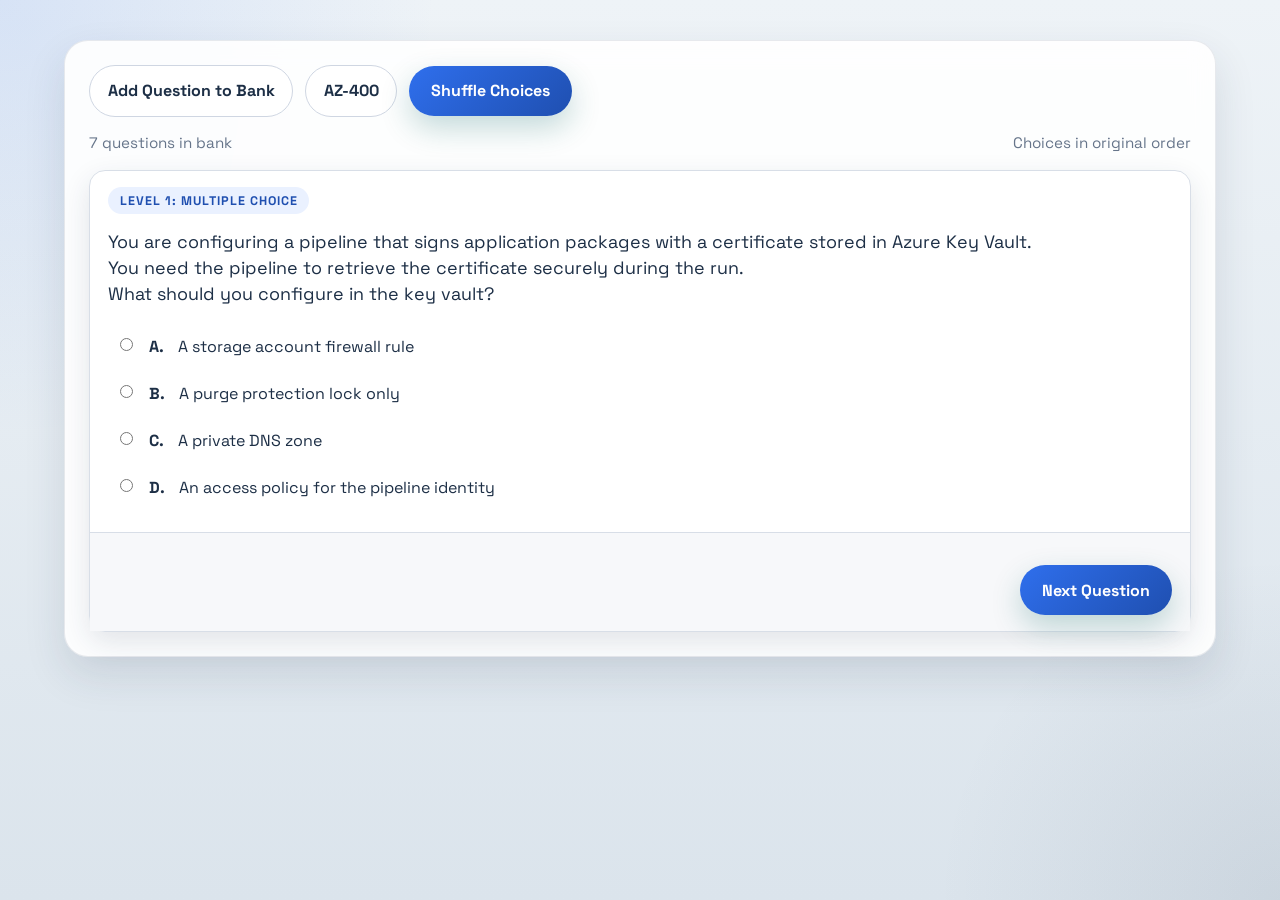
==== index.html @ 095d3d08 "Add initial styles for the application layout and components - Create a new CSS file `styles.css` wi" ====
<!DOCTYPE html>
<html lang="en">
  <head>
    <meta charset="UTF-8" />
    <meta name="viewport" content="width=device-width, initial-scale=1.0" />
    <title>Question Shuffler</title>
    <link rel="preconnect" href="https://fonts.googleapis.com" />
    <link rel="preconnect" href="https://fonts.gstatic.com" crossorigin />
    <link
      href="https://fonts.googleapis.com/css2?family=Space+Grotesk:wght@400;500;700&display=swap"
      rel="stylesheet"
    />
    <link rel="stylesheet" href="styles.css" />
  </head>
  <body>
    <main class="app-shell">
      <section class="panel">
        <div class="toolbar">
          <div class="toolbar-actions">
            <button id="addQuestionButton" class="secondary-button" type="button" aria-expanded="false">
              Add Question to Bank
            </button>
            <button id="savedQuestionsButton" class="secondary-button" type="button" aria-expanded="false">
              AZ-400
            </button>
            <button id="shuffleButton" class="shuffle-button" type="button">
              Shuffle Choices
            </button>
          </div>
        </div>

        <div class="question-meta">
          <span id="questionCount">Question bank ready</span>
          <span id="shuffleStatus">Choices in original order</span>
        </div>

        <section id="bankFormPanel" class="bank-form-panel is-hidden" aria-label="Add question form">
          <section class="form-section" aria-labelledby="multipleChoiceFormTitle">
            <div class="form-section-header">
              <h2 id="multipleChoiceFormTitle">Multiple Choice Question</h2>
              <p class="section-hint">Add a Level 1 question with one or more correct answers.</p>
            </div>

            <form id="questionForm" class="question-form" novalidate>
              <div class="form-grid">
                <label class="form-field form-field-wide">
                  <span>Question Prompt</span>
                  <textarea id="questionPromptInput" name="prompt" rows="5" required></textarea>
                </label>

                <label class="form-field form-field-wide">
                  <span>Choices</span>
                  <textarea
                    id="choicesInput"
                    name="choices"
                    rows="6"
                    placeholder="Paste one choice per line&#10;A. First option&#10;B. Second option&#10;C. Third option"
                    required
                  ></textarea>
                </label>

                <label class="form-field">
                  <span>Correct Answers</span>
                  <input
                    id="answerInput"
                    name="answer"
                    type="text"
                    placeholder="Example: A,C,E"
                    required
                  />
                </label>
              </div>

              <div class="form-actions">
                <p id="questionFormNotice" class="submit-notice" hidden></p>
                <button class="shuffle-button" type="submit">Save to Bank</button>
              </div>
            </form>
          </section>

          <section class="form-section" aria-labelledby="dragDropFormTitle">
            <div class="form-section-header">
              <h2 id="dragDropFormTitle">Drag and Drop Question</h2>
              <p class="section-hint">Add a Level 2 question with draggable options and answer slots.</p>
            </div>

            <form id="dragQuestionForm" class="question-form" novalidate>
              <div class="form-grid">
                <label class="form-field">
                  <span>Answer Area Layout</span>
                  <select id="dragLayoutTypeInput" name="dragLayoutType">
                    <option value="standard">Standard Answer Area</option>
                    <option value="middle">Middle Answer Area</option>
                  </select>
                </label>

                <label class="form-field">
                  <span>Blank Arrangement</span>
                  <select id="dragBlankLayoutInput" name="dragBlankLayout">
                    <option value="vertical">Over and Under Each Other</option>
                    <option value="horizontal">Beside Each Other</option>
                  </select>
                </label>

                <label class="form-field form-field-wide">
                  <span>Question Prompt</span>
                  <textarea id="dragPromptInput" name="dragPrompt" rows="4" required></textarea>
                </label>

                <label class="form-field form-field-wide">
                  <span>Options</span>
                  <textarea
                    id="dragChoicesInput"
                    name="dragChoices"
                    rows="5"
                    placeholder="Paste one draggable option per line"
                    required
                  ></textarea>
                </label>

                <label class="form-field">
                  <span>How Many Correct Answers</span>
                  <input
                    id="dragCorrectAnswerCountInput"
                    name="dragCorrectAnswerCount"
                    type="number"
                    min="1"
                    step="1"
                    placeholder="Example: 2"
                    required
                  />
                </label>

                <section id="standardDragFields" class="drag-form-variant form-field-wide">
                  <div class="form-grid form-grid-single">
                    <label class="form-field form-field-wide">
                      <span>Correct Matches</span>
                      <textarea
                        id="dragAnswersInput"
                        name="dragAnswers"
                        rows="4"
                        placeholder="Paste one correct option per line in the order the blanks should be checked"
                        required
                      ></textarea>
                      <small>The number of lines here must match the correct-answer count.</small>
                    </label>
                  </div>
                </section>

                <section id="middleDragFields" class="drag-form-variant form-field-wide is-hidden">
                  <div class="form-grid form-grid-single">
                    <label class="form-field form-field-wide">
                      <span>Correct Matches</span>
                      <textarea
                        id="dragMiddleAnswersInput"
                        name="dragMiddleAnswers"
                        rows="4"
                        placeholder="Paste one correct option per line in the order the middle blanks should be checked"
                      ></textarea>
                      <small>The number of lines here must match the correct-answer count.</small>
                    </label>
                  </div>
                </section>
              </div>

              <div class="form-actions">
                <p id="dragFormNotice" class="submit-notice" hidden></p>
                <button class="shuffle-button" type="submit">Save Drag Question</button>
              </div>
            </form>
          </section>

          <section class="form-section" aria-labelledby="dropdownFormTitle">
            <div class="form-section-header">
              <h2 id="dropdownFormTitle">Dropdown Question</h2>
              <p class="section-hint">Build a sentence with two fill-in-the-blank dropdowns. Type the parts of the sentence around each blank.</p>
            </div>

            <form id="level3QuestionForm" class="question-form" novalidate>
              <div class="form-grid">
                <label class="form-field form-field-wide">
                  <span>Sentence before Blank 1</span>
                  <textarea
                    id="level3Seg0Input"
                    name="level3Seg0"
                    rows="2"
                    placeholder="Example: Azure"
                    required
                  ></textarea>
                </label>
              </div>

              <fieldset class="blank-fieldset">
                <legend>Blank 1</legend>
                <div class="form-grid">
                  <label class="form-field form-field-wide">
                    <span>Choices</span>
                    <textarea
                      id="level3Choices1Input"
                      name="level3Choices1"
                      rows="5"
                      placeholder="Paste one choice per line&#10;Azure Boards&#10;Azure Pipelines&#10;Azure Repos"
                      required
                    ></textarea>
                  </label>
                  <label class="form-field">
                    <span>Correct Answer</span>
                    <input
                      id="level3Answer1Input"
                      name="level3Answer1"
                      type="text"
                      placeholder="Type the exact correct choice"
                      required
                    />
                  </label>
                </div>
              </fieldset>

              <div class="form-grid">
                <label class="form-field form-field-wide">
                  <span>Sentence between Blank 1 and Blank 2</span>
                  <textarea
                    id="level3Seg1Input"
                    name="level3Seg1"
                    rows="2"
                    placeholder="Example: provides CI/CD and"
                  ></textarea>
                </label>
              </div>

              <fieldset class="blank-fieldset">
                <legend>Blank 2</legend>
                <div class="form-grid">
                  <label class="form-field form-field-wide">
                    <span>Choices</span>
                    <textarea
                      id="level3Choices2Input"
                      name="level3Choices2"
                      rows="5"
                      placeholder="Paste one choice per line&#10;Azure Monitor&#10;Azure Advisor&#10;Azure Policy"
                      required
                    ></textarea>
                  </label>
                  <label class="form-field">
                    <span>Correct Answer</span>
                    <input
                      id="level3Answer2Input"
                      name="level3Answer2"
                      type="text"
                      placeholder="Type the exact correct choice"
                      required
                    />
                  </label>
                </div>
              </fieldset>

              <div class="form-grid">
                <label class="form-field form-field-wide">
                  <span>Sentence after Blank 2 <small>(optional)</small></span>
                  <textarea
                    id="level3Seg2Input"
                    name="level3Seg2"
                    rows="2"
                    placeholder="Example: enables application monitoring."
                  ></textarea>
                </label>
              </div>

              <div class="form-actions">
                <p id="level3FormNotice" class="submit-notice" hidden></p>
                <button class="shuffle-button" type="submit">Save Dropdown Question</button>
              </div>
            </form>
          </section>

          <section class="form-section" aria-labelledby="yesNoFormTitle">
            <div class="form-section-header">
              <h2 id="yesNoFormTitle">Yes or No Question</h2>
              <p class="section-hint">Add a Level 4 question with only Yes or No as choices.</p>
            </div>

            <form id="level4QuestionForm" class="question-form" novalidate>
              <div class="form-grid">
                <label class="form-field form-field-wide">
                  <span>Question Prompt</span>
                  <textarea
                    id="level4PromptInput"
                    name="level4Prompt"
                    rows="4"
                    placeholder="Example: Does Azure Pipelines support parallel jobs?"
                    required
                  ></textarea>
                </label>

                <label class="form-field">
                  <span>Correct Answer</span>
                  <select id="level4AnswerInput" name="level4Answer">
                    <option value="0">Yes</option>
                    <option value="1">No</option>
                  </select>
                </label>
              </div>

              <div class="form-actions">
                <p id="level4FormNotice" class="submit-notice" hidden></p>
                <button class="shuffle-button" type="submit">Save Yes/No Question</button>
              </div>
            </form>
          </section>
        </section>

        <section id="savedBankPanel" class="saved-bank-panel is-hidden" aria-label="Saved questions">
          <div class="saved-bank-header">
            <h2>Saved Questions</h2>
            <button id="toggleSavedListButton" class="secondary-button saved-toggle-button" type="button" aria-expanded="false">
              Show Saved Questions
            </button>
          </div>
          <p class="saved-bank-hint">Delete any saved multiple-choice, drag-and-drop, or dropdown question from the bank.</p>
          <div id="savedQuestionList" class="saved-question-list is-collapsed"></div>
        </section>

        <article id="quizPanel" class="exam-card" aria-live="polite">
          <section class="exam-body">
            <p class="stage-label">Level 1: Multiple Choice</p>
            <p id="questionPrompt" class="question-prompt"></p>
            <ul id="choiceList" class="choice-list"></ul>
          </section>

          <footer class="answer-panel">
            <div class="quiz-actions">
              <button id="nextQuestionButton" class="shuffle-button" type="button">
                Next Question
              </button>
            </div>
          </footer>
        </article>
      </section>
    </main>

    <script src="script.js"></script>
  </body>
</html>
---- styles.css ----
﻿:root {
  --bg-top: #eef3f7;
  --bg-bottom: #dbe4ec;
  --panel: rgba(255, 255, 255, 0.9);
  --panel-border: rgba(66, 84, 106, 0.12);
  --text-main: #1d2f46;
  --text-muted: #66758a;
  --accent: #2f6fed;
  --accent-dark: #1f4fb0;
  --card-fill: #ffffff;
  --card-border: #d8dee7;
  --card-shadow: rgba(30, 48, 73, 0.12);
  --choice-hover: #f5f8fd;
  --answer-bg: #f7f8fa;
}

* {
  box-sizing: border-box;
}

body {
  margin: 0;
  min-height: 100vh;
  font-family: "Space Grotesk", sans-serif;
  color: var(--text-main);
  background:
    radial-gradient(circle at top left, rgba(47, 111, 237, 0.12), transparent 28%),
    radial-gradient(circle at bottom right, rgba(19, 39, 64, 0.08), transparent 22%),
    linear-gradient(180deg, var(--bg-top), var(--bg-bottom));
}

.app-shell {
  position: relative;
  z-index: 1;
  display: flex;
  justify-content: center;
  padding: 2.5rem 1rem 3rem;
}

.panel {
  width: min(100%, 72rem);
  padding: 1.5rem;
  border: 1px solid var(--panel-border);
  border-radius: 1.5rem;
  background: var(--panel);
  box-shadow: 0 18px 42px rgba(30, 48, 73, 0.12);
  backdrop-filter: blur(12px);
}

body::before,
body::after {
  content: "";
  position: fixed;
  inset: auto;
  pointer-events: none;
  z-index: 0;
}

body::before {
  top: 4rem;
    justify-content: flex-end;
  width: 18rem;
  border-radius: 999px;
  background: rgba(255, 255, 255, 0.28);
  filter: blur(12px);
}

body::after {
  left: -4rem;
  letter-spacing: 0.16em;
  font-size: 0.76rem;
  font-weight: 700;
  color: var(--accent);
}

h1 {
  margin: 0;
  font-size: clamp(2rem, 4vw, 3.2rem);
  line-height: 0.98;
}

.exam-title {
  margin: 0;
  font-size: 1.35rem;
  font-weight: 700;
  color: var(--text-main);
}

.results-panel {
  display: grid;
  justify-items: center;
  gap: 1rem;
  text-align: center;
}

.results-card {
  display: grid;
  justify-items: center;
  gap: 0.9rem;
  width: min(100%, 24rem);
  padding: 2rem 1.5rem;
  border: 1px solid var(--card-border);
  border-radius: 1rem;
  background: linear-gradient(180deg, #f7fbff, #eef4ff);
  box-shadow: 0 10px 28px var(--card-shadow);
}

.subtitle {
  margin: 0.75rem 0 0;
  max-width: 42rem;
  color: var(--text-muted);
  font-size: 1rem;
}

.shuffle-button {
  border: 0;
  border-radius: 999px;
  padding: 0.9rem 1.35rem;
  font: inherit;
  font-weight: 700;
  color: white;
  background: linear-gradient(135deg, var(--accent), var(--accent-dark));
  cursor: pointer;
  box-shadow: 0 12px 30px rgba(6, 99, 95, 0.24);
  transition: transform 180ms ease, box-shadow 180ms ease, filter 180ms ease;
}

.shuffle-button:hover {
  transform: translateY(-2px);
  box-shadow: 0 18px 34px rgba(6, 99, 95, 0.28);
  filter: saturate(1.1);
}

.shuffle-button:active {
  transform: translateY(1px) scale(0.99);
}

.secondary-button {
  border: 1px solid #cfd6e2;
  border-radius: 999px;
  padding: 0.9rem 1.1rem;
  font: inherit;
  font-weight: 700;
  color: var(--text-main);
  background: white;
  cursor: pointer;
  transition: background-color 160ms ease, border-color 160ms ease, transform 160ms ease;
}

.secondary-button:hover {
  background: #eef4ff;
  border-color: #adc3f7;
}

.secondary-button:active {
  transform: scale(0.99);
}

.toolbar {
  display: flex;
  align-items: center;
  justify-content: space-between;
  gap: 1rem;
  margin-bottom: 1rem;
}

.toolbar-actions {
  display: flex;
  flex-wrap: wrap;
  align-items: center;
  gap: 0.75rem;
}

.question-meta {
  display: flex;
  justify-content: space-between;
  gap: 1rem;
  margin-bottom: 1.15rem;
  color: var(--text-muted);
  font-size: 0.95rem;
}

.bank-form-panel {
  margin-bottom: 1.15rem;
  border: 1px solid var(--card-border);
  border-radius: 1rem;
  padding: 1rem;
  background: rgba(255, 255, 255, 0.9);
  box-shadow: 0 8px 20px rgba(30, 48, 73, 0.08);
}

.bank-form-panel.is-hidden {
  display: none;
}

.form-section + .form-section {
  margin-top: 1.25rem;
  padding-top: 1.25rem;
  border-top: 1px solid rgba(66, 84, 106, 0.12);
}

.form-section-header {
  display: grid;
  gap: 0.3rem;
  margin-bottom: 0.95rem;
}

.form-section-header h2 {
  margin: 0;
  font-size: 1.05rem;
}

.section-hint {
  margin: 0;
  color: var(--text-muted);
  font-size: 0.92rem;
}

.question-form {
  display: grid;
  gap: 1rem;
}

.form-grid {
  display: grid;
  grid-template-columns: repeat(2, minmax(0, 1fr));
  gap: 0.95rem;
}

.form-grid-single {
  grid-template-columns: 1fr;
}

.form-field {
  display: grid;
  gap: 0.45rem;
  font-size: 0.95rem;
  color: var(--text-main);
}

.form-field span {
  font-weight: 700;
}

.form-field small {
  color: var(--text-muted);
  font-size: 0.86rem;
}

.form-field input,
.form-field textarea,
.form-field select {
  width: 100%;
  border: 1px solid #cfd6e2;
  border-radius: 0.8rem;
  padding: 0.8rem 0.9rem;
  font: inherit;
  color: var(--text-main);
  background: white;
}

.form-field textarea {
  resize: vertical;
}

.form-field input:focus,
.form-field textarea:focus,
.form-field select:focus {
  outline: 2px solid rgba(47, 111, 237, 0.18);
  border-color: #8fb0f7;
}

.form-field-wide {
  grid-column: 1 / -1;
}

.form-actions {
  display: flex;
  align-items: center;
  gap: 0.75rem;
  justify-content: flex-end;
}

.form-actions .submit-notice {
  margin: 0;
  text-align: left;
}

.drag-form-variant.is-hidden {
  display: none;
}

.saved-bank-panel {
  margin-bottom: 1.15rem;
  border: 1px solid var(--card-border);
  border-radius: 1rem;
  padding: 1rem;
  background: rgba(255, 255, 255, 0.9);
  box-shadow: 0 8px 20px rgba(30, 48, 73, 0.08);
}

.saved-bank-panel.is-hidden {
  display: none;
}

.saved-bank-header {
  display: flex;
  align-items: baseline;
  justify-content: space-between;
  gap: 1rem;
  margin-bottom: 0.9rem;
}

.saved-bank-header h2 {
  margin: 0;
  font-size: 1.05rem;
}

.saved-bank-hint {
  margin: 0 0 0.9rem;
  color: var(--text-muted);
  font-size: 0.92rem;
}

.saved-question-list {
  display: grid;
  gap: 0.7rem;
  padding-right: 0.3rem;
}

.saved-question-group {
  display: grid;
  gap: 0.7rem;
}

.saved-group-title {
  margin: 0;
  font-size: 0.82rem;
  font-weight: 700;
  letter-spacing: 0.08em;
  text-transform: uppercase;
  color: var(--text-muted);
}

.saved-question-list.is-collapsed {
  display: none;
}

.saved-question-list.is-scrollable {
  max-height: 20rem;
  overflow-y: auto;
}

.saved-question-list.is-scrollable::-webkit-scrollbar {
  width: 0.65rem;
}

.saved-question-list.is-scrollable::-webkit-scrollbar-thumb {
  border-radius: 999px;
  background: rgba(47, 111, 237, 0.35);
}

.saved-question-list.is-scrollable::-webkit-scrollbar-track {
  background: rgba(29, 47, 70, 0.06);
  border-radius: 999px;
}

.saved-toggle-button {
  padding: 0.7rem 0.95rem;
}

.saved-question-item {
  display: flex;
  align-items: flex-start;
  justify-content: space-between;
  gap: 1rem;
  padding: 0.85rem 0.95rem;
  border: 1px solid var(--card-border);
  border-radius: 0.85rem;
  background: white;
}

.saved-question-item.is-active {
  border-color: #8fb0f7;
  box-shadow: inset 0 0 0 1px rgba(47, 111, 237, 0.12);
}

.saved-question-copy {
  min-width: 0;
}

.saved-question-header {
  display: flex;
  align-items: center;
  gap: 0.55rem;
  margin-bottom: 0.25rem;
}

.saved-question-type {
  display: inline-flex;
  align-items: center;
  border-radius: 999px;
  padding: 0.25rem 0.55rem;
  font-size: 0.74rem;
  font-weight: 700;
  letter-spacing: 0.04em;
  text-transform: uppercase;
  color: var(--accent-dark);
  background: #eaf1ff;
}

.saved-question-label {
  margin: 0;
  font-size: 0.92rem;
  font-weight: 700;
  color: var(--accent-dark);
}

.saved-question-text {
  margin: 0;
  color: var(--text-main);
  font-size: 0.95rem;
  line-height: 1.4;
}

.delete-button {
  flex: 0 0 auto;
  border: 1px solid #efc0c7;
  border-radius: 999px;
  padding: 0.7rem 0.95rem;
  font: inherit;
  font-weight: 700;
  color: #9e243b;
  background: #fff6f7;
  cursor: pointer;
  transition: background-color 160ms ease, border-color 160ms ease, transform 160ms ease;
}

.delete-button:hover {
  background: #ffecef;
  border-color: #e6a4af;
}

.delete-button:active {
  transform: scale(0.99);
}

.empty-bank-state {
  border: 1px dashed var(--card-border);
  border-radius: 0.85rem;
  padding: 1rem;
  color: var(--text-muted);
  text-align: center;
}

.exam-card {
  overflow: visible;
  border: 1px solid var(--card-border);
  border-radius: 1rem;
  background: var(--card-fill);
  box-shadow: 0 10px 28px var(--card-shadow);
  animation: rise-in 260ms ease both;
}

.exam-card.is-hidden {
  display: none;
}

.exam-body {
  padding: 1rem 1.15rem 1.3rem;
}

.stage-label {
  display: inline-flex;
  align-items: center;
  margin: 0 0 0.9rem;
  border-radius: 999px;
  padding: 0.35rem 0.7rem;
  font-size: 0.78rem;
  font-weight: 700;
  letter-spacing: 0.08em;
  text-transform: uppercase;
  color: var(--accent-dark);
  background: #eaf1ff;
}

.question-prompt {
  margin: 0 0 1rem;
  font-size: 1.12rem;
  line-height: 1.45;
  white-space: pre-line;
}

.choice-list {
  margin: 0;
  padding: 0;
  list-style: none;
}

.choice-item {
  padding: 0;
  border-radius: 0.55rem;
  transition: background-color 160ms ease;
}

.choice-item:hover {
  background: var(--choice-hover);
}

.choice-item.is-locked:hover {
  background: transparent;
}

.choice-option {
  display: flex;
  align-items: flex-start;
  gap: 0.8rem;
  width: 100%;
  padding: 0.75rem 0.4rem;
  cursor: pointer;
}

.choice-item.is-locked .choice-option {
  cursor: not-allowed;
}

.choice-option input {
  margin-top: 0.2rem;
  accent-color: var(--accent);
}

.choice-copy {
  display: flex;
  gap: 0.45rem;
  line-height: 1.45;
}

.choice-item.is-selected {
  background: #dbe8ff;
  box-shadow: inset 0 0 0 1px rgba(47, 111, 237, 0.28);
}

.choice-item.is-correct {
  background: #bfe9cf;
  box-shadow: inset 0 0 0 1px rgba(17, 99, 52, 0.3);
}

.choice-item.is-incorrect {
  background: #f7c7d0;
  box-shadow: inset 0 0 0 1px rgba(158, 36, 59, 0.3);
}

.quiz-actions {
  display: flex;
  justify-content: flex-end;
  gap: 0.75rem;
  margin-top: 1rem;
}

.choice-label {
  font-weight: 700;
  margin-right: 0.45rem;
}

.answer-panel {
  padding: 1rem 1.15rem;
  border-top: 1px solid var(--card-border);
  background: var(--answer-bg);
}

.drag-instructions {
  margin: 0 0 1rem;
  color: var(--text-muted);
  line-height: 1.5;
}

.drag-layout {
  display: grid;
  grid-template-columns: minmax(0, 0.95fr) minmax(0, 1.2fr);
  gap: 1rem;
}

.drag-panel {
  border: 1px solid var(--card-border);
  border-radius: 1rem;
  padding: 1rem;
  background: rgba(255, 255, 255, 0.84);
}

.drag-section-title {
  margin: 0 0 0.85rem;
  font-size: 0.82rem;
  font-weight: 700;
  letter-spacing: 0.08em;
  text-transform: uppercase;
  color: var(--text-muted);
}

.drag-option-bank {
  display: flex;
  flex-wrap: wrap;
  gap: 0.75rem;
}

.drag-option-chip {
  border: 1px solid #bfd0f7;
  border-radius: 0.9rem;
  padding: 0.75rem 0.95rem;
  font: inherit;
  font-weight: 700;
  color: var(--accent-dark);
  background: white;
  cursor: grab;
  transition: transform 160ms ease, box-shadow 160ms ease, border-color 160ms ease, background-color 160ms ease;
}

.drag-option-chip:hover {
  transform: translateY(-1px);
  box-shadow: 0 12px 24px rgba(30, 48, 73, 0.12);
}

.drag-option-chip:active {
  cursor: grabbing;
}

.drag-option-chip.is-selected {
  border-color: var(--accent);
  background: #e9f0ff;
  box-shadow: inset 0 0 0 1px rgba(47, 111, 237, 0.16);
}

.drag-option-chip:disabled {
  opacity: 0.72;
  cursor: not-allowed;
}

.drag-target-list {
  display: grid;
  gap: 0.85rem;
}

.drag-target-list-vertical {
  grid-template-columns: 1fr;
}

.drag-target-list-horizontal {
  grid-template-columns: repeat(auto-fit, minmax(14rem, 1fr));
  align-items: start;
}

.drag-target-list-middle {
  max-width: 42rem;
  margin: 0 auto;
}

.drag-target-row {
  display: grid;
  grid-template-columns: minmax(0, 1fr) minmax(14rem, 0.95fr);
  gap: 0.75rem;
  align-items: center;
}

.drag-target-row-middle {
  grid-template-columns: 1fr;
  justify-items: center;
  gap: 0.6rem;
  padding: 1rem;
  border: 1px solid var(--card-border);
  border-radius: 1rem;
  background: linear-gradient(180deg, #f7fbff, #eef4ff);
}

.drag-target-row-horizontal:not(.drag-target-row-middle) {
  grid-template-columns: 1fr;
  align-items: stretch;
  padding: 1rem;
  border: 1px solid var(--card-border);
  border-radius: 1rem;
  background: linear-gradient(180deg, #f7fbff, #eef4ff);
}

.drag-target-row-horizontal:not(.drag-target-row-middle) .drag-clear-button {
  justify-self: flex-start;
}

.drag-target-label {
  margin: 0;
  font-weight: 600;
  line-height: 1.4;
}

.drag-target-row-middle .drag-target-label {
  text-align: center;
}

.drag-target-row-middle .drag-target-slot {
  width: min(100%, 22rem);
  text-align: center;
}

.drag-target-slot {
  min-height: 3.35rem;
  border: 2px dashed #bfd0f7;
  border-radius: 0.95rem;
  padding: 0.8rem 0.95rem;
  font: inherit;
  font-weight: 700;
  color: var(--text-main);
  text-align: left;
  background: white;
  cursor: pointer;
  transition: border-color 160ms ease, background-color 160ms ease, transform 160ms ease;
}

.drag-target-slot:hover {
  transform: translateY(-1px);
}

.drag-target-slot[draggable="true"] {
  cursor: grab;
}

.drag-target-slot[draggable="true"]:active {
  cursor: grabbing;
}

.drag-target-slot.is-filled {
  border-style: solid;
}

.drag-target-slot.is-drag-over {
  border-color: var(--accent);
  background: #eef4ff;
}

.drag-target-slot.is-correct {
  border-style: solid;
  border-color: #2d9154;
  background: #d7f2e1;
  color: #155b33;
}

.drag-target-slot.is-incorrect {
  border-style: solid;
  border-color: #b63a53;
  background: #f8d8df;
  color: #7c2134;
}

.drag-target-slot:disabled {
  cursor: not-allowed;
  opacity: 1;
}

.drag-placeholder {
  color: var(--text-muted);
  font-weight: 500;
}

.drag-clear-button {
  border: 1px solid #cfd6e2;
  border-radius: 999px;
  padding: 0.7rem 0.9rem;
  font: inherit;
  font-weight: 700;
  color: var(--text-main);
  background: white;
  cursor: pointer;
}

.drag-clear-button:disabled {
  opacity: 0.6;
  cursor: not-allowed;
}

.score-panel {
  margin-top: 1rem;
  border: 1px solid var(--card-border);
  border-radius: 1rem;
  padding: 1rem 1.15rem;
  background: linear-gradient(180deg, #f7fbff, #eef4ff);
  box-shadow: 0 8px 20px rgba(30, 48, 73, 0.08);
}

.score-panel.is-hidden {
  display: none;
}

.score-label {
  margin: 0;
  color: var(--text-muted);
  font-size: 0.9rem;
  text-transform: uppercase;
  letter-spacing: 0.08em;
  font-weight: 700;
}

.score-text {
  margin: 0.35rem 0 0;
  font-size: 1.5rem;
  font-weight: 700;
  color: var(--text-main);
}

.answer-row {
  display: flex;
  align-items: center;
  justify-content: space-between;
  gap: 1rem;
}

.answer-text {
  border-radius: 0.85rem;
  padding: 0.8rem 1rem;
  background: white;
  border: 1px solid var(--card-border);
  font-size: 1.05rem;
  font-weight: 700;
}

.answer-text.is-hidden {
  color: transparent;
  user-select: none;
  text-shadow: 0 0 10px rgba(29, 47, 70, 0.35);
}

.answer-toggle {
  border: 1px solid #cfd6e2;
  border-radius: 999px;
  padding: 0.8rem 1rem;
  font: inherit;
  font-weight: 700;
  color: var(--text-main);
  background: white;
  cursor: pointer;
  transition: background-color 160ms ease, border-color 160ms ease, transform 160ms ease;
}

.answer-toggle:hover {
  background: #eef4ff;
  border-color: #adc3f7;
}

.answer-toggle:active {
  transform: scale(0.99);
}

@keyframes rise-in {
  from {
    opacity: 0;
    transform: translateY(12px) scale(0.985);
  }

  to {
    opacity: 1;
    transform: translateY(0) scale(1);
  }
}

@media (max-width: 720px) {
  .panel {
    padding: 1.15rem;
  }

  .toolbar,
  .question-meta {
    flex-direction: column;
    align-items: stretch;
  }

  .toolbar-actions {
    flex-direction: column;
    align-items: stretch;
  }

  .saved-bank-header,
  .saved-question-item,
  .drag-target-row {
    flex-direction: column;
    align-items: stretch;
  }

  .drag-layout {
    grid-template-columns: 1fr;
  }

  .drag-target-row {
    display: grid;
    grid-template-columns: 1fr;
  }

  .quiz-actions {
    flex-direction: column;
  }

  .form-grid {
    grid-template-columns: 1fr;
  }

  .shuffle-button,
  .secondary-button,
  .delete-button {
    width: 100%;
  }
}

/* ============================================================
   Level 3 â€“ Accordion
   ============================================================ */

.accordion-list {
  margin: 0;
  padding: 0;
  list-style: none;
  display: grid;
  gap: 0.6rem;
}

.accordion-item {
  border: 1px solid var(--card-border);
  border-radius: 0.9rem;
  overflow: hidden;
  background: white;
  transition: box-shadow 200ms ease, border-color 200ms ease;
}

.accordion-item.is-open {
  box-shadow: 0 6px 18px var(--card-shadow);
}

.accordion-item.is-correct {
  border-color: #2d9154;
}

.accordion-item.is-incorrect {
  border-color: #b63a53;
}

.accordion-header {
  display: grid;
  grid-template-columns: 2rem 1fr auto auto;
  align-items: center;
  gap: 0.75rem;
  width: 100%;
  padding: 0.85rem 1rem;
  border: 0;
  background: transparent;
  font: inherit;
  text-align: left;
  cursor: pointer;
  transition: background-color 160ms ease;
}

.accordion-header:hover {
  background: var(--choice-hover);
}

.accordion-item.is-open > .accordion-header {
  background: #f0f5ff;
  border-bottom: 1px solid var(--card-border);
}

.accordion-number {
  display: inline-flex;
  align-items: center;
  justify-content: center;
  flex-shrink: 0;
  width: 2rem;
  height: 2rem;
  border-radius: 50%;
  font-size: 0.82rem;
  font-weight: 700;
  color: var(--accent-dark);
  background: #eaf1ff;
  transition: background-color 200ms ease, color 200ms ease;
}

.accordion-item.is-correct .accordion-number {
  color: #155b33;
  background: #bfe9cf;
}

.accordion-item.is-incorrect .accordion-number {
  color: #7c2134;
  background: #f8d8df;
}

.accordion-prompt {
  font-size: 0.97rem;
  font-weight: 600;
  line-height: 1.4;
  color: var(--text-main);
  overflow: hidden;
  display: -webkit-box;
  -webkit-line-clamp: 1;
  -webkit-box-orient: vertical;
}

.accordion-item.is-open .accordion-prompt {
  display: block;
  overflow: visible;
  white-space: pre-line;
}

.accordion-answer-badge {
  flex-shrink: 0;
  padding: 0.25rem 0.6rem;
  border-radius: 999px;
  font-size: 0.78rem;
  font-weight: 700;
  color: var(--accent-dark);
  background: #eaf1ff;
  white-space: nowrap;
}

.accordion-answer-badge:empty {
  display: none;
}

.accordion-chevron {
  flex-shrink: 0;
  font-size: 1rem;
  color: var(--text-muted);
  transition: transform 220ms ease;
}

.accordion-item.is-open .accordion-chevron {
  transform: rotate(180deg);
}

.accordion-body {
  display: none;
  padding: 0.85rem 1rem 1rem 1.25rem;
}

.accordion-item.is-open .accordion-body {
  display: block;
}

@media (max-width: 720px) {
  .accordion-header {
    grid-template-columns: 2rem 1fr auto;
  }

  .accordion-answer-badge {
    display: none;
  }
}

/* ============================================================
   Level 3 â€“ Inline (short) dropdown prompt
   ============================================================ */

/* Fieldset used in the Level 3 form for each blank */
.blank-fieldset {
  margin: 0.75rem 0 0;
  padding: 0.85rem 1rem 1rem;
  border: 1.5px solid var(--card-border);
  border-radius: 0.7rem;
  background: var(--choice-hover);
}

.blank-fieldset legend {
  padding: 0 0.4rem;
  font-size: 0.82rem;
  font-weight: 700;
  letter-spacing: 0.03em;
  color: var(--accent-dark);
}

/* Inline prompt that wraps text segments and dropdowns */
.q-prompt-line {
  display: flex;
  flex-wrap: wrap;
  align-items: center;
  gap: 0.3rem 0.45rem;
  font-size: 0.97rem;
  font-weight: 600;
  line-height: 1.65;
  color: var(--text-main);
}

.q-prompt-text {
  /* plain inline segment â€” inherits from .q-prompt-line */
}

/* Inline dropdown wrapper (overrides the block version) */
.q-dropdown-inline {
  position: relative;
  display: inline-flex;
  flex-direction: column;
  flex-shrink: 0;
}

/* Inline trigger — fills its wrapper (sized by JS to longest option) */
.q-dropdown-inline .q-dropdown-trigger {
  width: 100%;
  min-width: unset;
  max-width: unset;
  font-weight: 500;
}

/* Inline dropdown list — matches wrapper width exactly */
.q-dropdown-inline .q-dropdown-list {
  left: 0;
  right: 0;
  width: 100%;
  min-width: unset;
  max-width: unset;
}

/* Correct/incorrect tint on the trigger wrapper */
.q-dropdown-inline.is-correct .q-dropdown-trigger {
  border-color: #2d9154;
  background: #e6f5ec;
  color: #155b33;
}

.q-dropdown-inline.is-incorrect .q-dropdown-trigger {
  border-color: #b63a53;
  background: #fde8ec;
  color: #7c2134;
}

@media (max-width: 720px) {
  .q-dropdown-inline .q-dropdown-trigger,
  .q-dropdown-inline .q-dropdown-list {
    width: 100%;
  }

  .q-prompt-line {
    flex-direction: column;
    align-items: flex-start;
  }
}

/* ============================================================
   Level 3 â€“ Dropdown Question UI
   ============================================================ */

.question-list {
  margin: 0;
  padding: 0;
  list-style: none;
  display: grid;
  gap: 0.85rem;
}

/* â”€â”€ Question row card â”€â”€ */
.q-row {
  background: var(--card-fill);
  border: 1.5px solid var(--card-border);
  border-radius: 0.9rem;
  padding: 1rem 1.15rem 1.1rem;
  transition: border-color 200ms ease, box-shadow 200ms ease;
}

.q-row.is-correct {
  border-color: #2d9154;
  box-shadow: 0 0 0 3px rgba(45, 145, 84, 0.1);
}

.q-row.is-incorrect {
  border-color: #b63a53;
  box-shadow: 0 0 0 3px rgba(182, 58, 83, 0.1);
}

/* â”€â”€ Number + Prompt header â”€â”€ */
.q-row-header {
  display: grid;
  grid-template-columns: 2rem 1fr;
  align-items: start;
  gap: 0.7rem;
  margin-bottom: 0.8rem;
}

.q-number {
  display: inline-flex;
  align-items: center;
  justify-content: center;
  flex-shrink: 0;
  width: 2rem;
  height: 2rem;
  border-radius: 50%;
  font-size: 0.82rem;
  font-weight: 700;
  color: var(--accent-dark);
  background: #eaf1ff;
  margin-top: 0.1rem;
  transition: background-color 200ms ease, color 200ms ease;
}

.q-row.is-correct .q-number {
  color: #155b33;
  background: #bfe9cf;
}

.q-row.is-incorrect .q-number {
  color: #7c2134;
  background: #f8d8df;
}

.q-prompt {
  margin: 0;
  font-size: 0.97rem;
  font-weight: 600;
  line-height: 1.5;
  color: var(--text-main);
  white-space: pre-line;
}

/* â”€â”€ Dropdown wrapper â”€â”€ */
.q-dropdown {
  position: relative;
  margin-left: 2.7rem;
}

/* â”€â”€ Trigger button (the "select box") â”€â”€ */
.q-dropdown-trigger {
  display: flex;
  align-items: center;
  justify-content: space-between;
  gap: 0.5rem;
  width: 100%;
  padding: 0.55rem 0.85rem;
  border: 1.5px solid var(--card-border);
  border-radius: 0.5rem;
  background: white;
  font: inherit;
  font-size: 0.9rem;
  color: var(--text-main);
  cursor: pointer;
  text-align: left;
  transition: border-color 160ms ease, box-shadow 160ms ease;
}

.q-dropdown-trigger:hover:not(:disabled) {
  border-color: var(--accent);
}

.q-dropdown.is-open .q-dropdown-trigger {
  border-color: var(--accent);
  border-bottom-left-radius: 0;
  border-bottom-right-radius: 0;
  box-shadow: 0 0 0 3px rgba(47, 111, 237, 0.15);
}

.q-dropdown-trigger:disabled {
  cursor: default;
  background: var(--answer-bg);
}

.q-dropdown-value {
  flex: 1;
  overflow: hidden;
  text-overflow: ellipsis;
  white-space: nowrap;
}

.q-dropdown-value.is-placeholder {
  color: var(--text-muted);
}

.q-dropdown-arrow {
  flex-shrink: 0;
  font-size: 0.85rem;
  color: var(--text-muted);
  transition: transform 200ms ease;
}

.q-dropdown.is-open .q-dropdown-arrow {
  transform: rotate(180deg);
}

/* â”€â”€ Dropdown list (the pop-down panel) â”€â”€ */
.q-dropdown-list {
  position: absolute;
  top: 100%;
  left: 0;
  right: 0;
  z-index: 50;
  margin: 0;
  padding: 0.25rem 0;
  list-style: none;
  border: 1.5px solid var(--accent);
  border-top: none;
  border-radius: 0 0 0.5rem 0.5rem;
  background: white;
  box-shadow: 0 10px 24px var(--card-shadow);
  max-height: 320px;
  overflow-y: auto;
}

/* When list opens upward */
.q-dropdown.opens-up .q-dropdown-list {
  top: auto;
  bottom: 100%;
  border-top: 1.5px solid var(--accent);
  border-bottom: none;
  border-radius: 0.5rem 0.5rem 0 0;
  box-shadow: 0 -6px 24px var(--card-shadow);
}

.q-dropdown.opens-up.is-open .q-dropdown-trigger {
  border-radius: 0 0 0.5rem 0.5rem;
  border-top-left-radius: 0;
  border-top-right-radius: 0;
}

/* â”€â”€ Individual option row â”€â”€ */
.q-dropdown-option {
  display: flex;
  align-items: center;
  gap: 0.55rem;
  padding: 0.52rem 0.9rem;
  font-size: 0.9rem;
  color: var(--text-main);
  cursor: pointer;
  user-select: none;
  transition: background-color 100ms ease;
}

.q-dropdown-option:hover:not(.is-locked) {
  background: var(--choice-hover);
}

.q-dropdown-option.is-selected {
  background: #eaf1ff;
  color: var(--accent-dark);
  font-weight: 600;
}

.q-dropdown-option.is-selected:hover:not(.is-locked) {
  background: #daeaff;
}

/* Post-submit feedback colours */
.q-dropdown-option.is-correct {
  background: #e6f5ec;
  color: #155b33;
  font-weight: 600;
}

.q-dropdown-option.is-incorrect {
  background: #fde8ec;
  color: #7c2134;
  text-decoration: line-through;
}

.q-dropdown-option.is-locked {
  cursor: default;
}

/* Check indicator for multi-select options */
.q-dropdown-check {
  display: inline-flex;
  align-items: center;
  justify-content: center;
  flex-shrink: 0;
  width: 1.1rem;
  height: 1.1rem;
  border: 1.5px solid var(--card-border);
  border-radius: 0.25rem;
  font-size: 0.7rem;
  font-weight: 700;
  color: var(--accent-dark);
  background: white;
  transition: background-color 120ms ease, border-color 120ms ease;
}

.q-dropdown-option.is-selected .q-dropdown-check {
  background: var(--accent);
  border-color: var(--accent);
  color: white;
}

.q-dropdown-option.is-correct .q-dropdown-check {
  background: #2d9154;
  border-color: #2d9154;
  color: white;
}

.q-dropdown-option.is-incorrect .q-dropdown-check {
  background: #b63a53;
  border-color: #b63a53;
  color: white;
}

@media (max-width: 720px) {
  .q-dropdown {
    margin-left: 0;
  }

  .q-row-header {
    grid-template-columns: 2rem 1fr;
  }
}
/* ── Submit notice (Level 3) ──────────────────────────── */
.submit-notice {
  margin: 0.6rem 0 0;
  padding: 0.55rem 0.85rem;
  border-radius: 0.6rem;
  background: #fff8e6;
  border: 1.5px solid #f0c040;
  color: #7a5800;
  font-size: 0.84rem;
  font-weight: 600;
  line-height: 1.5;
  text-align: center;
}
.submit-notice[hidden] { display: none; }
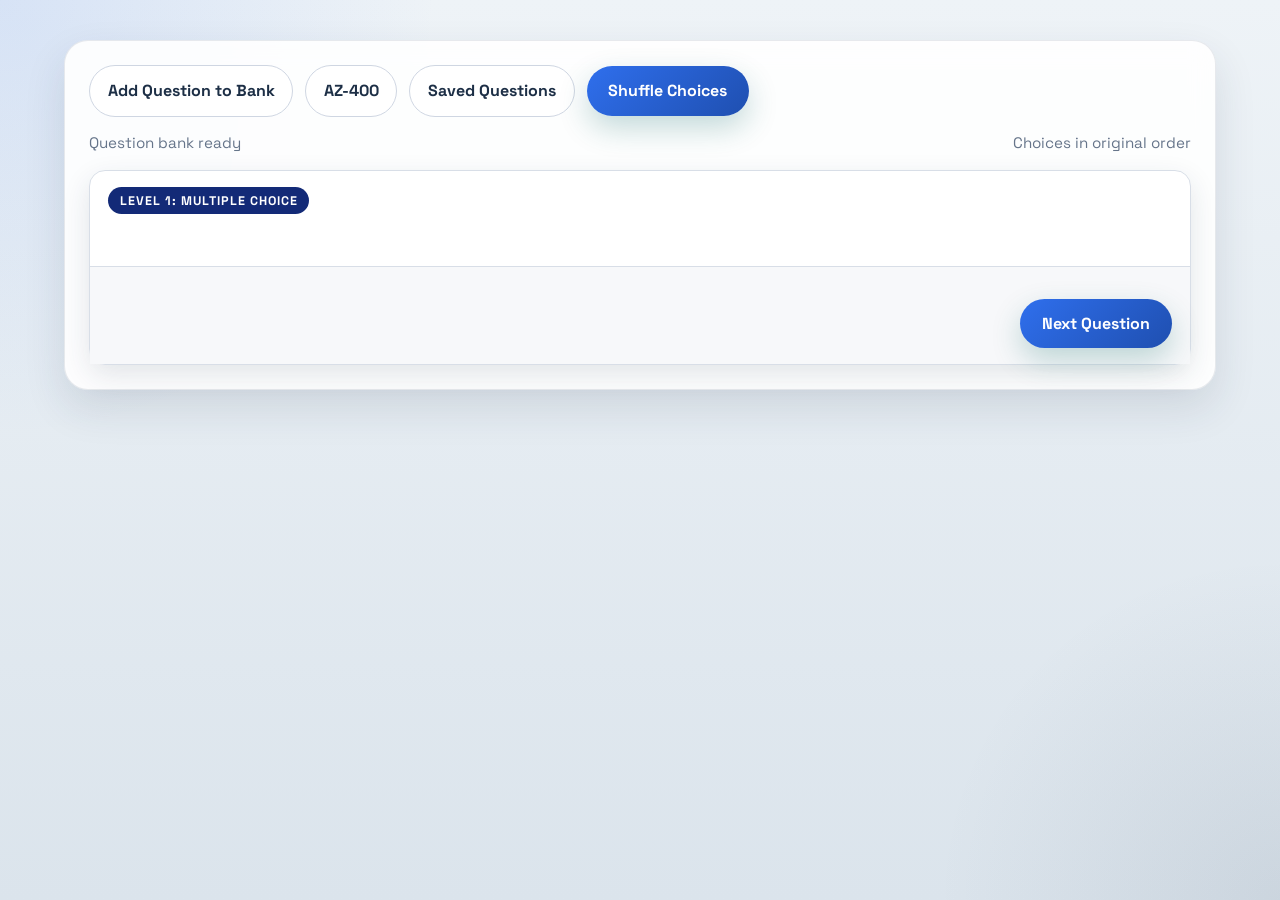
==== commit 68bd4db6: "feat: add edit functionality for Level 2 and Level 3 questions - Implemented edit.html for editing d" ====
--- a/index.html
+++ b/index.html
@@ -23,6 +23,9 @@
             <button id="savedQuestionsButton" class="secondary-button" type="button" aria-expanded="false">
               AZ-400
             </button>
+            <button id="manageQuestionsButton" class="secondary-button" type="button">
+              Saved Questions
+            </button>
             <button id="shuffleButton" class="shuffle-button" type="button">
               Shuffle Choices
             </button>
@@ -37,6 +40,7 @@
         <section id="bankFormPanel" class="bank-form-panel is-hidden" aria-label="Add question form">
           <section class="form-section" aria-labelledby="multipleChoiceFormTitle">
             <div class="form-section-header">
+              <p class="stage-label stage-label--form">Level 1</p>
               <h2 id="multipleChoiceFormTitle">Multiple Choice Question</h2>
               <p class="section-hint">Add a Level 1 question with one or more correct answers.</p>
             </div>
@@ -80,6 +84,7 @@
 
           <section class="form-section" aria-labelledby="dragDropFormTitle">
             <div class="form-section-header">
+              <p class="stage-label stage-label--form">Level 2</p>
               <h2 id="dragDropFormTitle">Drag and Drop Question</h2>
               <p class="section-hint">Add a Level 2 question with draggable options and answer slots.</p>
             </div>
@@ -116,19 +121,6 @@
                     placeholder="Paste one draggable option per line"
                     required
                   ></textarea>
-                </label>
-
-                <label class="form-field">
-                  <span>How Many Correct Answers</span>
-                  <input
-                    id="dragCorrectAnswerCountInput"
-                    name="dragCorrectAnswerCount"
-                    type="number"
-                    min="1"
-                    step="1"
-                    placeholder="Example: 2"
-                    required
-                  />
                 </label>
 
                 <section id="standardDragFields" class="drag-form-variant form-field-wide">
@@ -142,7 +134,6 @@
                         placeholder="Paste one correct option per line in the order the blanks should be checked"
                         required
                       ></textarea>
-                      <small>The number of lines here must match the correct-answer count.</small>
                     </label>
                   </div>
                 </section>
@@ -157,10 +148,50 @@
                         rows="4"
                         placeholder="Paste one correct option per line in the order the middle blanks should be checked"
                       ></textarea>
-                      <small>The number of lines here must match the correct-answer count.</small>
                     </label>
                   </div>
                 </section>
+
+                <section class="drag-form-variant form-field-wide">
+                  <p class="section-hint" style="margin:0 0 0.75rem;">Sentence Beside Blank — Left Side <small>(optional)</small></p>
+                  <div class="blank-label-rows" id="dragBlankLabelRows">
+                    <div class="blank-label-row">
+                      <div class="blank-label-field">
+                        <span class="blank-label-num">Blank 1</span>
+                        <input id="dragLeftLabel1Input" name="dragLeftLabel1" type="text" placeholder="e.g. The pipeline uses" />
+                        <span class="blank-pos-indicator" role="button" tabindex="0" title="Click to toggle this blank on/off" data-blank-index="0"></span>
+                      </div>
+                    </div>
+                    <div class="blank-label-row">
+                      <div class="blank-label-field">
+                        <span class="blank-label-num">Blank 2</span>
+                        <input id="dragLeftLabel2Input" name="dragLeftLabel2" type="text" placeholder="e.g. and then deploys via" />
+                        <span class="blank-pos-indicator" role="button" tabindex="0" title="Click to toggle this blank on/off" data-blank-index="1"></span>
+                      </div>
+                    </div>
+                    <div class="blank-label-row">
+                      <div class="blank-label-field">
+                        <span class="blank-label-num">Blank 3</span>
+                        <input id="dragLeftLabel3Input" name="dragLeftLabel3" type="text" placeholder="e.g. which stores artifacts in" />
+                        <span class="blank-pos-indicator" role="button" tabindex="0" title="Click to toggle this blank on/off" data-blank-index="2"></span>
+                      </div>
+                    </div>
+                    <div class="blank-label-row">
+                      <div class="blank-label-field">
+                        <span class="blank-label-num">Blank 4</span>
+                        <input id="dragLeftLabel4Input" name="dragLeftLabel4" type="text" placeholder="e.g. before notifying" />
+                        <span class="blank-pos-indicator" role="button" tabindex="0" title="Click to toggle this blank on/off" data-blank-index="3"></span>
+                      </div>
+                    </div>
+                    <div class="blank-label-row">
+                      <div class="blank-label-field">
+                        <span class="blank-label-num">Blank 5</span>
+                        <input id="dragLeftLabel5Input" name="dragLeftLabel5" type="text" placeholder="e.g. and publishing to" />
+                        <span class="blank-pos-indicator" role="button" tabindex="0" title="Click to toggle this blank on/off" data-blank-index="4"></span>
+                      </div>
+                    </div>
+                  </div>
+                </section>
               </div>
 
               <div class="form-actions">
@@ -172,14 +203,15 @@
 
           <section class="form-section" aria-labelledby="dropdownFormTitle">
             <div class="form-section-header">
+              <p class="stage-label stage-label--form">Level 3</p>
               <h2 id="dropdownFormTitle">Dropdown Question</h2>
-              <p class="section-hint">Build a sentence with two fill-in-the-blank dropdowns. Type the parts of the sentence around each blank.</p>
+              <p class="section-hint">Build a sentence with up to three fill-in-the-blank dropdowns. Blank 3 is optional.</p>
             </div>
 
             <form id="level3QuestionForm" class="question-form" novalidate>
               <div class="form-grid">
                 <label class="form-field form-field-wide">
-                  <span>Sentence before Blank 1</span>
+                  <span>Question</span>
                   <textarea
                     id="level3Seg0Input"
                     name="level3Seg0"
@@ -256,7 +288,7 @@
 
               <div class="form-grid">
                 <label class="form-field form-field-wide">
-                  <span>Sentence after Blank 2 <small>(optional)</small></span>
+                  <span>Sentence after Blank 2 <small>(optional if using Blank 3, otherwise end of sentence)</small></span>
                   <textarea
                     id="level3Seg2Input"
                     name="level3Seg2"
@@ -266,6 +298,42 @@
                 </label>
               </div>
 
+              <fieldset class="blank-fieldset">
+                <legend>Blank 3 <small>(optional)</small></legend>
+                <div class="form-grid">
+                  <label class="form-field form-field-wide">
+                    <span>Choices</span>
+                    <textarea
+                      id="level3Choices3Input"
+                      name="level3Choices3"
+                      rows="5"
+                      placeholder="Leave empty to skip Blank 3"
+                    ></textarea>
+                  </label>
+                  <label class="form-field">
+                    <span>Correct Answer</span>
+                    <input
+                      id="level3Answer3Input"
+                      name="level3Answer3"
+                      type="text"
+                      placeholder="Type the exact correct choice"
+                    />
+                  </label>
+                </div>
+              </fieldset>
+
+              <div class="form-grid">
+                <label class="form-field form-field-wide">
+                  <span>Sentence after Blank 3 <small>(optional)</small></span>
+                  <textarea
+                    id="level3Seg3Input"
+                    name="level3Seg3"
+                    rows="2"
+                    placeholder="Example: enables application monitoring."
+                  ></textarea>
+                </label>
+              </div>
+
               <div class="form-actions">
                 <p id="level3FormNotice" class="submit-notice" hidden></p>
                 <button class="shuffle-button" type="submit">Save Dropdown Question</button>
@@ -275,6 +343,7 @@
 
           <section class="form-section" aria-labelledby="yesNoFormTitle">
             <div class="form-section-header">
+              <p class="stage-label stage-label--form">Level 4</p>
               <h2 id="yesNoFormTitle">Yes or No Question</h2>
               <p class="section-hint">Add a Level 4 question with only Yes or No as choices.</p>
             </div>
@@ -318,6 +387,33 @@
           </div>
           <p class="saved-bank-hint">Delete any saved multiple-choice, drag-and-drop, or dropdown question from the bank.</p>
           <div id="savedQuestionList" class="saved-question-list is-collapsed"></div>
+        </section>
+
+        <section id="levelSelectorPanel" class="level-selector-panel is-hidden" aria-label="Choose exam level">
+          <h2 class="level-selector-title">AZ-400 Exam Practice</h2>
+          <p class="level-selector-hint">Select the level you want to practice, or take all levels in sequence.</p>
+          <div class="level-selector-grid">
+            <button class="level-choice-button" data-mode="level1" type="button">
+              <span class="level-choice-label">Level 1</span>
+              <span class="level-choice-desc">Multiple Choice</span>
+            </button>
+            <button class="level-choice-button" data-mode="level2" type="button">
+              <span class="level-choice-label">Level 2</span>
+              <span class="level-choice-desc">Drag and Drop</span>
+            </button>
+            <button class="level-choice-button" data-mode="level3" type="button">
+              <span class="level-choice-label">Level 3</span>
+              <span class="level-choice-desc">Dropdown</span>
+            </button>
+            <button class="level-choice-button" data-mode="level4" type="button">
+              <span class="level-choice-label">Level 4</span>
+              <span class="level-choice-desc">Yes or No</span>
+            </button>
+            <button class="level-choice-button level-choice-button--combined" data-mode="combined" type="button">
+              <span class="level-choice-label">Combined</span>
+              <span class="level-choice-desc">All Levels in Sequence</span>
+            </button>
+          </div>
         </section>
 
         <article id="quizPanel" class="exam-card" aria-live="polite">
--- a/styles.css
+++ b/styles.css
@@ -182,21 +182,21 @@
 
 .bank-form-panel {
   margin-bottom: 1.15rem;
+}
+
+.bank-form-panel.is-hidden {
+  display: none;
+}
+
+.form-section {
   border: 1px solid var(--card-border);
   border-radius: 1rem;
-  padding: 1rem;
-  background: rgba(255, 255, 255, 0.9);
-  box-shadow: 0 8px 20px rgba(30, 48, 73, 0.08);
-}
-
-.bank-form-panel.is-hidden {
-  display: none;
+  padding: 1.25rem 1.25rem 1rem;
+  background: #f7f9fc;
 }
 
 .form-section + .form-section {
   margin-top: 1.25rem;
-  padding-top: 1.25rem;
-  border-top: 1px solid rgba(66, 84, 106, 0.12);
 }
 
 .form-section-header {
@@ -445,6 +445,195 @@
   transform: scale(0.99);
 }
 
+.edit-button {
+  flex: 0 0 auto;
+  border: 1px solid #b8cef7;
+  border-radius: 999px;
+  padding: 0.7rem 0.95rem;
+  font: inherit;
+  font-weight: 700;
+  color: var(--accent-dark);
+  background: #eef4ff;
+  cursor: pointer;
+  transition: background-color 160ms ease, border-color 160ms ease, transform 160ms ease;
+}
+
+.edit-button:hover {
+  background: #ddeaff;
+  border-color: #8fb0f7;
+}
+
+.edit-button:active {
+  transform: scale(0.99);
+}
+
+.is-edit-hidden {
+  display: none;
+}
+
+.manage-back-link {
+  display: inline-flex;
+  align-items: center;
+  text-decoration: none;
+}
+
+/* ── Blank left-label rows (Level 2 form) ────────────────── */
+.blank-label-rows {
+  display: flex;
+  flex-direction: column;
+  gap: 0.55rem;
+}
+
+.blank-label-row {
+  display: flex;
+  align-items: center;
+}
+
+.blank-label-field {
+  display: flex;
+  align-items: center;
+  gap: 0.6rem;
+  flex: 1;
+  min-width: 0;
+}
+
+/* Fixed-width "Blank N" badge */
+.blank-label-num {
+  flex: 0 0 4.2rem;
+  font-size: 0.88rem;
+  font-weight: 700;
+  color: var(--accent-dark);
+  white-space: nowrap;
+}
+
+.blank-label-field > input {
+  flex: 1;
+  min-width: 0;
+  border: 1.5px solid var(--card-border);
+  border-radius: 0.6rem;
+  padding: 0.55rem 0.75rem;
+  font: inherit;
+  font-size: 0.92rem;
+  color: var(--text-main);
+  background: white;
+  transition: border-color 160ms ease;
+}
+
+.blank-label-field > input:focus {
+  outline: none;
+  border-color: var(--accent);
+  box-shadow: 0 0 0 3px rgba(47, 111, 237, 0.12);
+}
+
+/* Visual blank-slot indicator in the form — shows where the drop box appears */
+.blank-pos-indicator {
+  flex: 0 0 auto;
+  display: inline-flex;
+  align-items: center;
+  justify-content: center;
+  padding: 0.3rem 0.65rem;
+  border: 2px dashed #d8e4f5;
+  border-radius: 0.5rem;
+  background: #f4f6fb;
+  font-size: 0.72rem;
+  font-weight: 700;
+  letter-spacing: 0.04em;
+  color: #c0cfe8;
+  white-space: nowrap;
+  user-select: none;
+  cursor: pointer;
+  transition: border-color 160ms ease, background 160ms ease, color 160ms ease;
+}
+
+.blank-pos-indicator:hover {
+  border-color: #bfd0f7;
+  background: #eef4ff;
+  color: #8aa5d8;
+}
+
+.blank-pos-indicator::before {
+  content: "[ blank ]";
+}
+
+.blank-pos-indicator.is-active {
+  border-color: #7eadff;
+  background: #e8f0ff;
+  color: var(--accent-dark);
+}
+
+.blank-pos-indicator.is-active:hover {
+  border-color: #5a8ff7;
+  background: #dce8ff;
+}
+
+.blank-pos-indicator.is-at-limit {
+  cursor: not-allowed;
+  opacity: 0.45;
+}
+.blank-pos-indicator.is-at-limit:hover {
+  border-color: #d8e4f5;
+  background: #f4f6fb;
+  color: #c0cfe8;
+}
+
+
+/* ── Manage page: level filter tabs ─────────────────────── */
+.manage-level-filters {
+  display: flex;
+  flex-wrap: wrap;
+  gap: 0.45rem;
+  margin-bottom: 0.85rem;
+}
+
+.manage-filter-btn {
+  flex: 0 0 auto;
+  border: 1px solid var(--card-border);
+  border-radius: 999px;
+  padding: 0.4rem 1rem;
+  font-family: inherit;
+  font-size: 0.84rem;
+  font-weight: 600;
+  color: var(--text-muted);
+  background: white;
+  cursor: pointer;
+  transition: background 0.15s, border-color 0.15s, color 0.15s;
+}
+
+.manage-filter-btn:hover {
+  border-color: #8fb0f7;
+  color: var(--accent-dark);
+  background: #eef4ff;
+}
+
+.manage-filter-btn.is-active {
+  border-color: var(--accent);
+  color: white;
+  background: var(--accent);
+}
+
+/* ── Manage page: scrollable question list ───────────────── */
+.manage-question-list {
+  max-height: 31.5rem;
+  overflow-y: auto;
+  padding-right: 0.3rem;
+  scrollbar-width: thin;
+  scrollbar-color: rgba(47, 111, 237, 0.35) rgba(29, 47, 70, 0.06);
+}
+
+.manage-question-list::-webkit-scrollbar {
+  width: 0.65rem;
+}
+
+.manage-question-list::-webkit-scrollbar-thumb {
+  border-radius: 999px;
+  background: rgba(47, 111, 237, 0.35);
+}
+
+.manage-question-list::-webkit-scrollbar-track {
+  background: rgba(29, 47, 70, 0.06);
+  border-radius: 999px;
+}
+
 .empty-bank-state {
   border: 1px dashed var(--card-border);
   border-radius: 0.85rem;
@@ -466,6 +655,84 @@
   display: none;
 }
 
+/* ── Level Selector Panel ─────────────────────────────── */
+.level-selector-panel {
+  padding: 2rem 1.75rem;
+  border: 1px solid var(--card-border);
+  border-radius: 1rem;
+  background: var(--card-fill);
+  box-shadow: 0 10px 28px var(--card-shadow);
+  animation: rise-in 260ms ease both;
+}
+
+.level-selector-panel.is-hidden {
+  display: none;
+}
+
+.level-selector-title {
+  margin: 0 0 0.4rem;
+  font-size: 1.45rem;
+  font-weight: 700;
+  color: var(--text-main);
+}
+
+.level-selector-hint {
+  margin: 0 0 1.5rem;
+  color: var(--text-muted);
+  font-size: 0.95rem;
+}
+
+.level-selector-grid {
+  display: grid;
+  grid-template-columns: repeat(4, 1fr);
+  gap: 0.75rem;
+}
+
+.level-choice-button {
+  display: flex;
+  flex-direction: column;
+  align-items: center;
+  gap: 0.35rem;
+  padding: 1.4rem 0.75rem;
+  border: 2px solid var(--card-border);
+  border-radius: 0.875rem;
+  background: var(--card-fill);
+  cursor: pointer;
+  font-family: inherit;
+  text-align: center;
+  transition: border-color 160ms ease, background-color 160ms ease, transform 160ms ease, box-shadow 160ms ease;
+}
+
+.level-choice-button:hover {
+  border-color: var(--accent);
+  background: #eef4ff;
+  transform: translateY(-2px);
+  box-shadow: 0 6px 20px rgba(47, 111, 237, 0.18);
+}
+
+.level-choice-button:active {
+  transform: scale(0.98);
+}
+
+.level-choice-label {
+  font-size: 1.1rem;
+  font-weight: 700;
+  color: var(--accent);
+}
+
+.level-choice-desc {
+  font-size: 0.8rem;
+  color: var(--text-muted);
+}
+
+.level-choice-button--combined {
+  grid-column: 1 / -1;
+  flex-direction: row;
+  justify-content: center;
+  gap: 0.6rem;
+  padding: 1.1rem 0.75rem;
+}
+
 .exam-body {
   padding: 1rem 1.15rem 1.3rem;
 }
@@ -480,8 +747,16 @@
   font-weight: 700;
   letter-spacing: 0.08em;
   text-transform: uppercase;
-  color: var(--accent-dark);
-  background: #eaf1ff;
+  color: #ffffff;
+  background: #132a77;
+}
+
+.stage-label--form {
+  font-size: 1.0rem;
+  padding: 0.65rem 1.5rem;
+  margin: 0 0 0.5rem;
+  background: #284d99;
+  color: #ffffff;
 }
 
 .question-prompt {
@@ -655,8 +930,8 @@
 
 .drag-target-row {
   display: grid;
-  grid-template-columns: minmax(0, 1fr) minmax(14rem, 0.95fr);
-  gap: 0.75rem;
+  grid-template-columns: minmax(0, 1fr) minmax(11rem, 16rem);
+  gap: 1rem;
   align-items: center;
 }
 
@@ -687,6 +962,8 @@
   margin: 0;
   font-weight: 600;
   line-height: 1.4;
+  word-break: break-word;
+  overflow-wrap: break-word;
 }
 
 .drag-target-row-middle .drag-target-label {
@@ -871,6 +1148,10 @@
   .toolbar-actions {
     flex-direction: column;
     align-items: stretch;
+  }
+
+  .level-selector-grid {
+    grid-template-columns: repeat(2, 1fr);
   }
 
   .saved-bank-header,
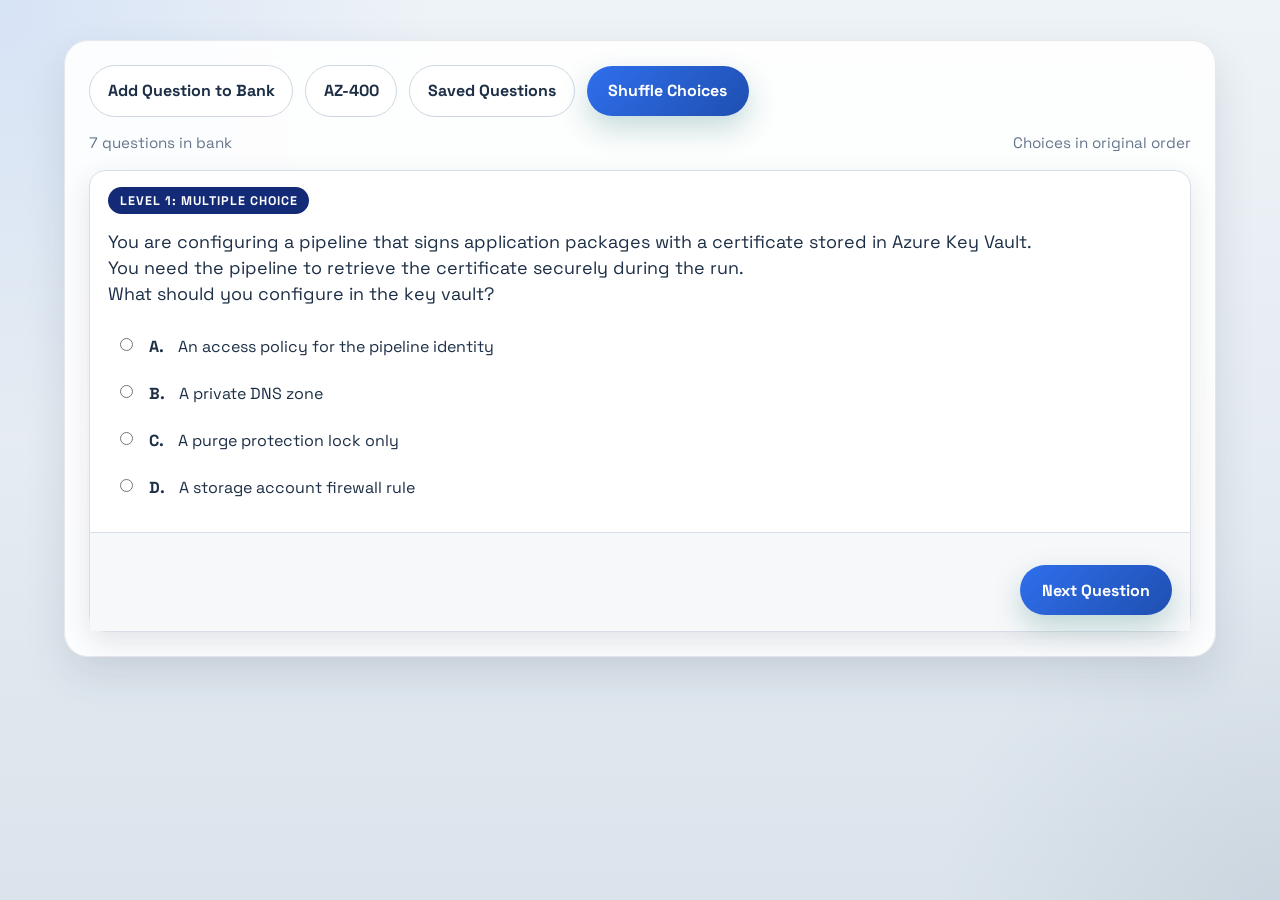
==== commit 807984eb: "feat: implement edit forms for Level 1 and Level 4 questions, add range selection functionality, and" ====
--- a/index.html
+++ b/index.html
@@ -414,6 +414,94 @@
               <span class="level-choice-desc">All Levels in Sequence</span>
             </button>
           </div>
+
+          <div class="range-selector-section">
+            <h3 class="range-section-title">Practice by Range</h3>
+
+            <div class="range-level-group">
+              <p class="range-level-label">Level 1 &middot; Multiple Choice</p>
+              <div class="range-rows">
+                <div class="range-row">
+                  <span class="range-row-label">1 &ndash; 50</span>
+                  <button class="range-button" data-level="level1" data-start="0" data-end="49" data-order="shuffled" type="button">Shuffled</button>
+                  <button class="range-button range-button--consecutive" data-level="level1" data-start="0" data-end="49" data-order="consecutive" type="button">Consecutive</button>
+                </div>
+                <div class="range-row">
+                  <span class="range-row-label">51 &ndash; 100</span>
+                  <button class="range-button" data-level="level1" data-start="50" data-end="99" data-order="shuffled" type="button">Shuffled</button>
+                  <button class="range-button range-button--consecutive" data-level="level1" data-start="50" data-end="99" data-order="consecutive" type="button">Consecutive</button>
+                </div>
+                <div class="range-row">
+                  <span class="range-row-label">101 &ndash; 150</span>
+                  <button class="range-button" data-level="level1" data-start="100" data-end="149" data-order="shuffled" type="button">Shuffled</button>
+                  <button class="range-button range-button--consecutive" data-level="level1" data-start="100" data-end="149" data-order="consecutive" type="button">Consecutive</button>
+                </div>
+                <div class="range-row">
+                  <span class="range-row-label">151 &ndash; 200</span>
+                  <button class="range-button" data-level="level1" data-start="150" data-end="199" data-order="shuffled" type="button">Shuffled</button>
+                  <button class="range-button range-button--consecutive" data-level="level1" data-start="150" data-end="199" data-order="consecutive" type="button">Consecutive</button>
+                </div>
+                <div class="range-row">
+                  <span class="range-row-label">201 &ndash; 250</span>
+                  <button class="range-button" data-level="level1" data-start="200" data-end="249" data-order="shuffled" type="button">Shuffled</button>
+                  <button class="range-button range-button--consecutive" data-level="level1" data-start="200" data-end="249" data-order="consecutive" type="button">Consecutive</button>
+                </div>
+                <div class="range-row">
+                  <span class="range-row-label">251 &ndash; 307</span>
+                  <button class="range-button" data-level="level1" data-start="250" data-end="306" data-order="shuffled" type="button">Shuffled</button>
+                  <button class="range-button range-button--consecutive" data-level="level1" data-start="250" data-end="306" data-order="consecutive" type="button">Consecutive</button>
+                </div>
+              </div>
+            </div>
+
+            <div class="range-level-group">
+              <p class="range-level-label">Level 2 &middot; Drag and Drop</p>
+              <div class="range-rows">
+                <div class="range-row">
+                  <span class="range-row-label">1 &ndash; 50</span>
+                  <button class="range-button" data-level="level2" data-start="0" data-end="49" data-order="shuffled" type="button">Shuffled</button>
+                  <button class="range-button range-button--consecutive" data-level="level2" data-start="0" data-end="49" data-order="consecutive" type="button">Consecutive</button>
+                </div>
+                <div class="range-row">
+                  <span class="range-row-label">51 &ndash; 110</span>
+                  <button class="range-button" data-level="level2" data-start="50" data-end="109" data-order="shuffled" type="button">Shuffled</button>
+                  <button class="range-button range-button--consecutive" data-level="level2" data-start="50" data-end="109" data-order="consecutive" type="button">Consecutive</button>
+                </div>
+              </div>
+            </div>
+
+            <div class="range-level-group">
+              <p class="range-level-label">Level 3 &middot; Dropdown</p>
+              <div class="range-rows">
+                <div class="range-row">
+                  <span class="range-row-label">1 &ndash; 35</span>
+                  <button class="range-button" data-level="level3" data-start="0" data-end="34" data-order="shuffled" type="button">Shuffled</button>
+                  <button class="range-button range-button--consecutive" data-level="level3" data-start="0" data-end="34" data-order="consecutive" type="button">Consecutive</button>
+                </div>
+                <div class="range-row">
+                  <span class="range-row-label">36 &ndash; 70</span>
+                  <button class="range-button" data-level="level3" data-start="35" data-end="69" data-order="shuffled" type="button">Shuffled</button>
+                  <button class="range-button range-button--consecutive" data-level="level3" data-start="35" data-end="69" data-order="consecutive" type="button">Consecutive</button>
+                </div>
+              </div>
+            </div>
+
+            <div class="range-level-group">
+              <p class="range-level-label">Level 4 &middot; Yes or No</p>
+              <div class="range-rows">
+                <div class="range-row">
+                  <span class="range-row-label">1 &ndash; 35</span>
+                  <button class="range-button" data-level="level4" data-start="0" data-end="34" data-order="shuffled" type="button">Shuffled</button>
+                  <button class="range-button range-button--consecutive" data-level="level4" data-start="0" data-end="34" data-order="consecutive" type="button">Consecutive</button>
+                </div>
+                <div class="range-row">
+                  <span class="range-row-label">36 &ndash; 70</span>
+                  <button class="range-button" data-level="level4" data-start="35" data-end="69" data-order="shuffled" type="button">Shuffled</button>
+                  <button class="range-button range-button--consecutive" data-level="level4" data-start="35" data-end="69" data-order="consecutive" type="button">Consecutive</button>
+                </div>
+              </div>
+            </div>
+          </div>
         </section>
 
         <article id="quizPanel" class="exam-card" aria-live="polite">
--- a/styles.css
+++ b/styles.css
@@ -733,6 +733,92 @@
   padding: 1.1rem 0.75rem;
 }
 
+/* ── Range Selector Section ──────────────────────────────── */
+
+.range-selector-section {
+  margin-top: 1.75rem;
+  padding-top: 1.5rem;
+  border-top: 1px solid var(--card-border);
+}
+
+.range-section-title {
+  margin: 0 0 1rem;
+  font-size: 1rem;
+  font-weight: 700;
+  color: var(--text-main);
+  text-transform: uppercase;
+  letter-spacing: 0.06em;
+}
+
+.range-level-group {
+  margin-bottom: 1rem;
+}
+
+.range-level-group:last-child {
+  margin-bottom: 0;
+}
+
+.range-level-label {
+  margin: 0 0 0.45rem;
+  font-size: 0.82rem;
+  font-weight: 700;
+  color: var(--text-muted);
+  text-transform: uppercase;
+  letter-spacing: 0.05em;
+}
+
+.range-rows {
+  display: flex;
+  flex-direction: column;
+  gap: 0.35rem;
+}
+
+.range-row {
+  display: flex;
+  align-items: center;
+  gap: 0.5rem;
+}
+
+.range-row-label {
+  min-width: 6rem;
+  font-size: 0.85rem;
+  font-weight: 600;
+  color: var(--text-main);
+}
+
+.range-button {
+  padding: 0.35rem 0.85rem;
+  border: 1.5px solid var(--accent);
+  border-radius: 0.5rem;
+  background: transparent;
+  color: var(--accent);
+  font-family: inherit;
+  font-size: 0.8rem;
+  font-weight: 600;
+  cursor: pointer;
+  transition: background-color 140ms ease, color 140ms ease, transform 120ms ease;
+}
+
+.range-button:hover {
+  background: var(--accent);
+  color: #ffffff;
+  transform: translateY(-1px);
+}
+
+.range-button:active {
+  transform: scale(0.97);
+}
+
+.range-button--consecutive {
+  border-color: #6c757d;
+  color: #6c757d;
+}
+
+.range-button--consecutive:hover {
+  background: #6c757d;
+  color: #ffffff;
+}
+
 .exam-body {
   padding: 1rem 1.15rem 1.3rem;
 }
@@ -1274,6 +1360,7 @@
   overflow: hidden;
   display: -webkit-box;
   -webkit-line-clamp: 1;
+  line-clamp: 1;
   -webkit-box-orient: vertical;
 }
 
@@ -1361,9 +1448,7 @@
   color: var(--text-main);
 }
 
-.q-prompt-text {
-  /* plain inline segment â€” inherits from .q-prompt-line */
-}
+/* .q-prompt-text -- plain inline segment, inherits from .q-prompt-line */
 
 /* Inline dropdown wrapper (overrides the block version) */
 .q-dropdown-inline {
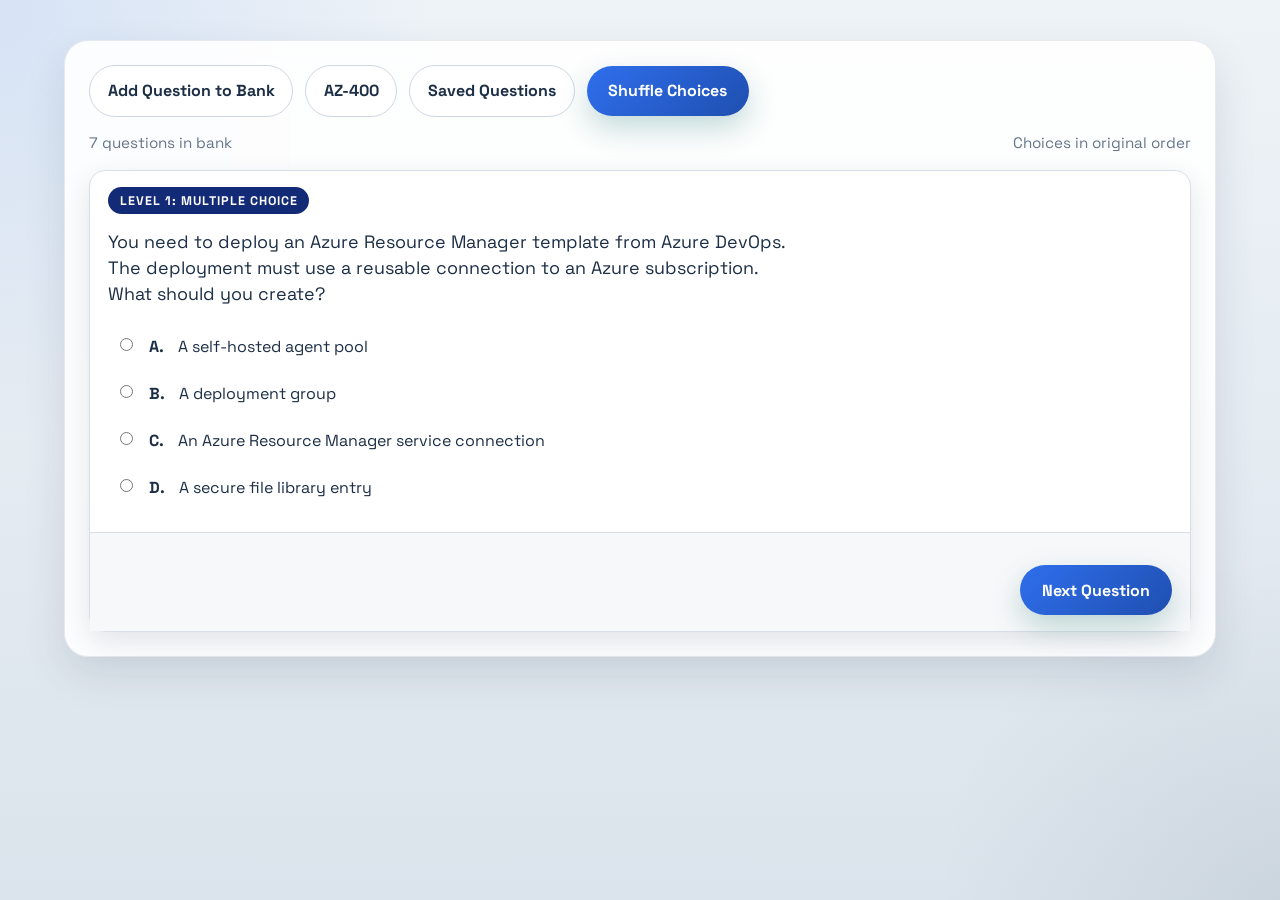
==== commit 4dede8ef: "Add retry functionality for questions in levels 2 and 3 Co-authored-by: Copilot <copilot@github.com>" ====
--- a/index.html
+++ b/index.html
@@ -461,11 +461,13 @@
                   <span class="range-row-label">1 &ndash; 50</span>
                   <button class="range-button" data-level="level2" data-start="0" data-end="49" data-order="shuffled" type="button">Shuffled</button>
                   <button class="range-button range-button--consecutive" data-level="level2" data-start="0" data-end="49" data-order="consecutive" type="button">Consecutive</button>
+                  <button class="range-button range-button--practice" data-level="level2" data-start="0" data-end="49" data-order="practice" type="button">Practice</button>
                 </div>
                 <div class="range-row">
                   <span class="range-row-label">51 &ndash; 110</span>
                   <button class="range-button" data-level="level2" data-start="50" data-end="109" data-order="shuffled" type="button">Shuffled</button>
                   <button class="range-button range-button--consecutive" data-level="level2" data-start="50" data-end="109" data-order="consecutive" type="button">Consecutive</button>
+                  <button class="range-button range-button--practice" data-level="level2" data-start="50" data-end="109" data-order="practice" type="button">Practice</button>
                 </div>
               </div>
             </div>
@@ -477,11 +479,13 @@
                   <span class="range-row-label">1 &ndash; 35</span>
                   <button class="range-button" data-level="level3" data-start="0" data-end="34" data-order="shuffled" type="button">Shuffled</button>
                   <button class="range-button range-button--consecutive" data-level="level3" data-start="0" data-end="34" data-order="consecutive" type="button">Consecutive</button>
+                  <button class="range-button range-button--practice" data-level="level3" data-start="0" data-end="34" data-order="practice" type="button">Practice</button>
                 </div>
                 <div class="range-row">
                   <span class="range-row-label">36 &ndash; 70</span>
                   <button class="range-button" data-level="level3" data-start="35" data-end="69" data-order="shuffled" type="button">Shuffled</button>
                   <button class="range-button range-button--consecutive" data-level="level3" data-start="35" data-end="69" data-order="consecutive" type="button">Consecutive</button>
+                  <button class="range-button range-button--practice" data-level="level3" data-start="35" data-end="69" data-order="practice" type="button">Practice</button>
                 </div>
               </div>
             </div>
--- a/styles.css
+++ b/styles.css
@@ -1,1777 +1,3745 @@
-﻿:root {
-  --bg-top: #eef3f7;
-  --bg-bottom: #dbe4ec;
-  --panel: rgba(255, 255, 255, 0.9);
-  --panel-border: rgba(66, 84, 106, 0.12);
-  --text-main: #1d2f46;
-  --text-muted: #66758a;
-  --accent: #2f6fed;
-  --accent-dark: #1f4fb0;
-  --card-fill: #ffffff;
-  --card-border: #d8dee7;
-  --card-shadow: rgba(30, 48, 73, 0.12);
-  --choice-hover: #f5f8fd;
-  --answer-bg: #f7f8fa;
-}
-
-* {
-  box-sizing: border-box;
-}
-
-body {
-  margin: 0;
-  min-height: 100vh;
-  font-family: "Space Grotesk", sans-serif;
-  color: var(--text-main);
-  background:
-    radial-gradient(circle at top left, rgba(47, 111, 237, 0.12), transparent 28%),
-    radial-gradient(circle at bottom right, rgba(19, 39, 64, 0.08), transparent 22%),
-    linear-gradient(180deg, var(--bg-top), var(--bg-bottom));
-}
-
-.app-shell {
-  position: relative;
-  z-index: 1;
-  display: flex;
-  justify-content: center;
-  padding: 2.5rem 1rem 3rem;
-}
-
-.panel {
-  width: min(100%, 72rem);
-  padding: 1.5rem;
-  border: 1px solid var(--panel-border);
-  border-radius: 1.5rem;
-  background: var(--panel);
-  box-shadow: 0 18px 42px rgba(30, 48, 73, 0.12);
-  backdrop-filter: blur(12px);
-}
-
-body::before,
-body::after {
-  content: "";
-  position: fixed;
-  inset: auto;
-  pointer-events: none;
-  z-index: 0;
-}
-
-body::before {
-  top: 4rem;
-    justify-content: flex-end;
-  width: 18rem;
-  border-radius: 999px;
-  background: rgba(255, 255, 255, 0.28);
-  filter: blur(12px);
-}
-
-body::after {
-  left: -4rem;
-  letter-spacing: 0.16em;
-  font-size: 0.76rem;
-  font-weight: 700;
-  color: var(--accent);
-}
-
-h1 {
-  margin: 0;
-  font-size: clamp(2rem, 4vw, 3.2rem);
-  line-height: 0.98;
-}
-
-.exam-title {
-  margin: 0;
-  font-size: 1.35rem;
-  font-weight: 700;
-  color: var(--text-main);
-}
-
-.results-panel {
-  display: grid;
-  justify-items: center;
-  gap: 1rem;
-  text-align: center;
-}
-
-.results-card {
-  display: grid;
-  justify-items: center;
-  gap: 0.9rem;
-  width: min(100%, 24rem);
-  padding: 2rem 1.5rem;
-  border: 1px solid var(--card-border);
-  border-radius: 1rem;
-  background: linear-gradient(180deg, #f7fbff, #eef4ff);
-  box-shadow: 0 10px 28px var(--card-shadow);
-}
-
-.subtitle {
-  margin: 0.75rem 0 0;
-  max-width: 42rem;
-  color: var(--text-muted);
-  font-size: 1rem;
-}
-
-.shuffle-button {
-  border: 0;
-  border-radius: 999px;
-  padding: 0.9rem 1.35rem;
-  font: inherit;
-  font-weight: 700;
-  color: white;
-  background: linear-gradient(135deg, var(--accent), var(--accent-dark));
-  cursor: pointer;
-  box-shadow: 0 12px 30px rgba(6, 99, 95, 0.24);
-  transition: transform 180ms ease, box-shadow 180ms ease, filter 180ms ease;
-}
-
-.shuffle-button:hover {
-  transform: translateY(-2px);
-  box-shadow: 0 18px 34px rgba(6, 99, 95, 0.28);
-  filter: saturate(1.1);
-}
-
-.shuffle-button:active {
-  transform: translateY(1px) scale(0.99);
-}
-
-.secondary-button {
-  border: 1px solid #cfd6e2;
-  border-radius: 999px;
-  padding: 0.9rem 1.1rem;
-  font: inherit;
-  font-weight: 700;
-  color: var(--text-main);
-  background: white;
-  cursor: pointer;
-  transition: background-color 160ms ease, border-color 160ms ease, transform 160ms ease;
-}
-
-.secondary-button:hover {
-  background: #eef4ff;
-  border-color: #adc3f7;
-}
-
-.secondary-button:active {
-  transform: scale(0.99);
-}
-
-.toolbar {
-  display: flex;
-  align-items: center;
-  justify-content: space-between;
-  gap: 1rem;
-  margin-bottom: 1rem;
-}
-
-.toolbar-actions {
-  display: flex;
-  flex-wrap: wrap;
-  align-items: center;
-  gap: 0.75rem;
-}
-
-.question-meta {
-  display: flex;
-  justify-content: space-between;
-  gap: 1rem;
-  margin-bottom: 1.15rem;
-  color: var(--text-muted);
-  font-size: 0.95rem;
-}
-
-.bank-form-panel {
-  margin-bottom: 1.15rem;
-}
-
-.bank-form-panel.is-hidden {
-  display: none;
-}
-
-.form-section {
-  border: 1px solid var(--card-border);
-  border-radius: 1rem;
-  padding: 1.25rem 1.25rem 1rem;
-  background: #f7f9fc;
-}
-
-.form-section + .form-section {
-  margin-top: 1.25rem;
-}
-
-.form-section-header {
-  display: grid;
-  gap: 0.3rem;
-  margin-bottom: 0.95rem;
-}
-
-.form-section-header h2 {
-  margin: 0;
-  font-size: 1.05rem;
-}
-
-.section-hint {
-  margin: 0;
-  color: var(--text-muted);
-  font-size: 0.92rem;
-}
-
-.question-form {
-  display: grid;
-  gap: 1rem;
-}
-
-.form-grid {
-  display: grid;
-  grid-template-columns: repeat(2, minmax(0, 1fr));
-  gap: 0.95rem;
-}
-
-.form-grid-single {
-  grid-template-columns: 1fr;
-}
-
-.form-field {
-  display: grid;
-  gap: 0.45rem;
-  font-size: 0.95rem;
-  color: var(--text-main);
-}
-
-.form-field span {
-  font-weight: 700;
-}
-
-.form-field small {
-  color: var(--text-muted);
-  font-size: 0.86rem;
-}
-
-.form-field input,
-.form-field textarea,
-.form-field select {
-  width: 100%;
-  border: 1px solid #cfd6e2;
-  border-radius: 0.8rem;
-  padding: 0.8rem 0.9rem;
-  font: inherit;
-  color: var(--text-main);
-  background: white;
-}
-
-.form-field textarea {
-  resize: vertical;
-}
-
-.form-field input:focus,
-.form-field textarea:focus,
-.form-field select:focus {
-  outline: 2px solid rgba(47, 111, 237, 0.18);
-  border-color: #8fb0f7;
-}
-
-.form-field-wide {
-  grid-column: 1 / -1;
-}
-
-.form-actions {
-  display: flex;
-  align-items: center;
-  gap: 0.75rem;
-  justify-content: flex-end;
-}
-
-.form-actions .submit-notice {
-  margin: 0;
-  text-align: left;
-}
-
-.drag-form-variant.is-hidden {
-  display: none;
-}
-
-.saved-bank-panel {
-  margin-bottom: 1.15rem;
-  border: 1px solid var(--card-border);
-  border-radius: 1rem;
-  padding: 1rem;
-  background: rgba(255, 255, 255, 0.9);
-  box-shadow: 0 8px 20px rgba(30, 48, 73, 0.08);
-}
-
-.saved-bank-panel.is-hidden {
-  display: none;
-}
-
-.saved-bank-header {
-  display: flex;
-  align-items: baseline;
-  justify-content: space-between;
-  gap: 1rem;
-  margin-bottom: 0.9rem;
-}
-
-.saved-bank-header h2 {
-  margin: 0;
-  font-size: 1.05rem;
-}
-
-.saved-bank-hint {
-  margin: 0 0 0.9rem;
-  color: var(--text-muted);
-  font-size: 0.92rem;
-}
-
-.saved-question-list {
-  display: grid;
-  gap: 0.7rem;
-  padding-right: 0.3rem;
-}
-
-.saved-question-group {
-  display: grid;
-  gap: 0.7rem;
-}
-
-.saved-group-title {
-  margin: 0;
-  font-size: 0.82rem;
-  font-weight: 700;
-  letter-spacing: 0.08em;
-  text-transform: uppercase;
-  color: var(--text-muted);
-}
-
-.saved-question-list.is-collapsed {
-  display: none;
-}
-
-.saved-question-list.is-scrollable {
-  max-height: 20rem;
-  overflow-y: auto;
-}
-
-.saved-question-list.is-scrollable::-webkit-scrollbar {
-  width: 0.65rem;
-}
-
-.saved-question-list.is-scrollable::-webkit-scrollbar-thumb {
-  border-radius: 999px;
-  background: rgba(47, 111, 237, 0.35);
-}
-
-.saved-question-list.is-scrollable::-webkit-scrollbar-track {
-  background: rgba(29, 47, 70, 0.06);
-  border-radius: 999px;
-}
-
-.saved-toggle-button {
-  padding: 0.7rem 0.95rem;
-}
-
-.saved-question-item {
-  display: flex;
-  align-items: flex-start;
-  justify-content: space-between;
-  gap: 1rem;
-  padding: 0.85rem 0.95rem;
-  border: 1px solid var(--card-border);
-  border-radius: 0.85rem;
-  background: white;
-}
-
-.saved-question-item.is-active {
-  border-color: #8fb0f7;
-  box-shadow: inset 0 0 0 1px rgba(47, 111, 237, 0.12);
-}
-
-.saved-question-copy {
-  min-width: 0;
-}
-
-.saved-question-header {
-  display: flex;
-  align-items: center;
-  gap: 0.55rem;
-  margin-bottom: 0.25rem;
-}
-
-.saved-question-type {
-  display: inline-flex;
-  align-items: center;
-  border-radius: 999px;
-  padding: 0.25rem 0.55rem;
-  font-size: 0.74rem;
-  font-weight: 700;
-  letter-spacing: 0.04em;
-  text-transform: uppercase;
-  color: var(--accent-dark);
-  background: #eaf1ff;
-}
-
-.saved-question-label {
-  margin: 0;
-  font-size: 0.92rem;
-  font-weight: 700;
-  color: var(--accent-dark);
-}
-
-.saved-question-text {
-  margin: 0;
-  color: var(--text-main);
-  font-size: 0.95rem;
-  line-height: 1.4;
-}
-
-.delete-button {
-  flex: 0 0 auto;
-  border: 1px solid #efc0c7;
-  border-radius: 999px;
-  padding: 0.7rem 0.95rem;
-  font: inherit;
-  font-weight: 700;
-  color: #9e243b;
-  background: #fff6f7;
-  cursor: pointer;
-  transition: background-color 160ms ease, border-color 160ms ease, transform 160ms ease;
-}
-
-.delete-button:hover {
-  background: #ffecef;
-  border-color: #e6a4af;
-}
-
-.delete-button:active {
-  transform: scale(0.99);
-}
-
-.edit-button {
-  flex: 0 0 auto;
-  border: 1px solid #b8cef7;
-  border-radius: 999px;
-  padding: 0.7rem 0.95rem;
-  font: inherit;
-  font-weight: 700;
-  color: var(--accent-dark);
-  background: #eef4ff;
-  cursor: pointer;
-  transition: background-color 160ms ease, border-color 160ms ease, transform 160ms ease;
-}
-
-.edit-button:hover {
-  background: #ddeaff;
-  border-color: #8fb0f7;
-}
-
-.edit-button:active {
-  transform: scale(0.99);
-}
-
-.is-edit-hidden {
-  display: none;
-}
-
-.manage-back-link {
-  display: inline-flex;
-  align-items: center;
-  text-decoration: none;
-}
-
-/* ── Blank left-label rows (Level 2 form) ────────────────── */
-.blank-label-rows {
-  display: flex;
-  flex-direction: column;
-  gap: 0.55rem;
-}
-
-.blank-label-row {
-  display: flex;
-  align-items: center;
-}
-
-.blank-label-field {
-  display: flex;
-  align-items: center;
-  gap: 0.6rem;
-  flex: 1;
-  min-width: 0;
-}
-
-/* Fixed-width "Blank N" badge */
-.blank-label-num {
-  flex: 0 0 4.2rem;
-  font-size: 0.88rem;
-  font-weight: 700;
-  color: var(--accent-dark);
-  white-space: nowrap;
-}
-
-.blank-label-field > input {
-  flex: 1;
-  min-width: 0;
-  border: 1.5px solid var(--card-border);
-  border-radius: 0.6rem;
-  padding: 0.55rem 0.75rem;
-  font: inherit;
-  font-size: 0.92rem;
-  color: var(--text-main);
-  background: white;
-  transition: border-color 160ms ease;
-}
-
-.blank-label-field > input:focus {
-  outline: none;
-  border-color: var(--accent);
-  box-shadow: 0 0 0 3px rgba(47, 111, 237, 0.12);
-}
-
-/* Visual blank-slot indicator in the form — shows where the drop box appears */
-.blank-pos-indicator {
-  flex: 0 0 auto;
-  display: inline-flex;
-  align-items: center;
-  justify-content: center;
-  padding: 0.3rem 0.65rem;
-  border: 2px dashed #d8e4f5;
-  border-radius: 0.5rem;
-  background: #f4f6fb;
-  font-size: 0.72rem;
-  font-weight: 700;
-  letter-spacing: 0.04em;
-  color: #c0cfe8;
-  white-space: nowrap;
-  user-select: none;
-  cursor: pointer;
-  transition: border-color 160ms ease, background 160ms ease, color 160ms ease;
-}
-
-.blank-pos-indicator:hover {
-  border-color: #bfd0f7;
-  background: #eef4ff;
-  color: #8aa5d8;
-}
-
-.blank-pos-indicator::before {
-  content: "[ blank ]";
-}
-
-.blank-pos-indicator.is-active {
-  border-color: #7eadff;
-  background: #e8f0ff;
-  color: var(--accent-dark);
-}
-
-.blank-pos-indicator.is-active:hover {
-  border-color: #5a8ff7;
-  background: #dce8ff;
-}
-
-.blank-pos-indicator.is-at-limit {
-  cursor: not-allowed;
-  opacity: 0.45;
-}
-.blank-pos-indicator.is-at-limit:hover {
-  border-color: #d8e4f5;
-  background: #f4f6fb;
-  color: #c0cfe8;
-}
-
-
-/* ── Manage page: level filter tabs ─────────────────────── */
-.manage-level-filters {
-  display: flex;
-  flex-wrap: wrap;
-  gap: 0.45rem;
-  margin-bottom: 0.85rem;
-}
-
-.manage-filter-btn {
-  flex: 0 0 auto;
-  border: 1px solid var(--card-border);
-  border-radius: 999px;
-  padding: 0.4rem 1rem;
-  font-family: inherit;
-  font-size: 0.84rem;
-  font-weight: 600;
-  color: var(--text-muted);
-  background: white;
-  cursor: pointer;
-  transition: background 0.15s, border-color 0.15s, color 0.15s;
-}
-
-.manage-filter-btn:hover {
-  border-color: #8fb0f7;
-  color: var(--accent-dark);
-  background: #eef4ff;
-}
-
-.manage-filter-btn.is-active {
-  border-color: var(--accent);
-  color: white;
-  background: var(--accent);
-}
-
-/* ── Manage page: scrollable question list ───────────────── */
-.manage-question-list {
-  max-height: 31.5rem;
-  overflow-y: auto;
-  padding-right: 0.3rem;
-  scrollbar-width: thin;
-  scrollbar-color: rgba(47, 111, 237, 0.35) rgba(29, 47, 70, 0.06);
-}
-
-.manage-question-list::-webkit-scrollbar {
-  width: 0.65rem;
-}
-
-.manage-question-list::-webkit-scrollbar-thumb {
-  border-radius: 999px;
-  background: rgba(47, 111, 237, 0.35);
-}
-
-.manage-question-list::-webkit-scrollbar-track {
-  background: rgba(29, 47, 70, 0.06);
-  border-radius: 999px;
-}
-
-.empty-bank-state {
-  border: 1px dashed var(--card-border);
-  border-radius: 0.85rem;
-  padding: 1rem;
-  color: var(--text-muted);
-  text-align: center;
-}
-
-.exam-card {
-  overflow: visible;
-  border: 1px solid var(--card-border);
-  border-radius: 1rem;
-  background: var(--card-fill);
-  box-shadow: 0 10px 28px var(--card-shadow);
-  animation: rise-in 260ms ease both;
-}
-
-.exam-card.is-hidden {
-  display: none;
-}
-
-/* ── Level Selector Panel ─────────────────────────────── */
-.level-selector-panel {
-  padding: 2rem 1.75rem;
-  border: 1px solid var(--card-border);
-  border-radius: 1rem;
-  background: var(--card-fill);
-  box-shadow: 0 10px 28px var(--card-shadow);
-  animation: rise-in 260ms ease both;
-}
-
-.level-selector-panel.is-hidden {
-  display: none;
-}
-
-.level-selector-title {
-  margin: 0 0 0.4rem;
-  font-size: 1.45rem;
-  font-weight: 700;
-  color: var(--text-main);
-}
-
-.level-selector-hint {
-  margin: 0 0 1.5rem;
-  color: var(--text-muted);
-  font-size: 0.95rem;
-}
-
-.level-selector-grid {
-  display: grid;
-  grid-template-columns: repeat(4, 1fr);
-  gap: 0.75rem;
-}
-
-.level-choice-button {
-  display: flex;
-  flex-direction: column;
-  align-items: center;
-  gap: 0.35rem;
-  padding: 1.4rem 0.75rem;
-  border: 2px solid var(--card-border);
-  border-radius: 0.875rem;
-  background: var(--card-fill);
-  cursor: pointer;
-  font-family: inherit;
-  text-align: center;
-  transition: border-color 160ms ease, background-color 160ms ease, transform 160ms ease, box-shadow 160ms ease;
-}
-
-.level-choice-button:hover {
-  border-color: var(--accent);
-  background: #eef4ff;
-  transform: translateY(-2px);
-  box-shadow: 0 6px 20px rgba(47, 111, 237, 0.18);
-}
-
-.level-choice-button:active {
-  transform: scale(0.98);
-}
-
-.level-choice-label {
-  font-size: 1.1rem;
-  font-weight: 700;
-  color: var(--accent);
-}
-
-.level-choice-desc {
-  font-size: 0.8rem;
-  color: var(--text-muted);
-}
-
-.level-choice-button--combined {
-  grid-column: 1 / -1;
-  flex-direction: row;
-  justify-content: center;
-  gap: 0.6rem;
-  padding: 1.1rem 0.75rem;
-}
-
-/* ── Range Selector Section ──────────────────────────────── */
-
-.range-selector-section {
-  margin-top: 1.75rem;
-  padding-top: 1.5rem;
-  border-top: 1px solid var(--card-border);
-}
-
-.range-section-title {
-  margin: 0 0 1rem;
-  font-size: 1rem;
-  font-weight: 700;
-  color: var(--text-main);
-  text-transform: uppercase;
-  letter-spacing: 0.06em;
-}
-
-.range-level-group {
-  margin-bottom: 1rem;
-}
-
-.range-level-group:last-child {
-  margin-bottom: 0;
-}
-
-.range-level-label {
-  margin: 0 0 0.45rem;
-  font-size: 0.82rem;
-  font-weight: 700;
-  color: var(--text-muted);
-  text-transform: uppercase;
-  letter-spacing: 0.05em;
-}
-
-.range-rows {
-  display: flex;
-  flex-direction: column;
-  gap: 0.35rem;
-}
-
-.range-row {
-  display: flex;
-  align-items: center;
-  gap: 0.5rem;
-}
-
-.range-row-label {
-  min-width: 6rem;
-  font-size: 0.85rem;
-  font-weight: 600;
-  color: var(--text-main);
-}
-
-.range-button {
-  padding: 0.35rem 0.85rem;
-  border: 1.5px solid var(--accent);
-  border-radius: 0.5rem;
-  background: transparent;
-  color: var(--accent);
-  font-family: inherit;
-  font-size: 0.8rem;
-  font-weight: 600;
-  cursor: pointer;
-  transition: background-color 140ms ease, color 140ms ease, transform 120ms ease;
-}
-
-.range-button:hover {
-  background: var(--accent);
-  color: #ffffff;
-  transform: translateY(-1px);
-}
-
-.range-button:active {
-  transform: scale(0.97);
-}
-
-.range-button--consecutive {
-  border-color: #6c757d;
-  color: #6c757d;
-}
-
-.range-button--consecutive:hover {
-  background: #6c757d;
-  color: #ffffff;
-}
-
-.exam-body {
-  padding: 1rem 1.15rem 1.3rem;
-}
-
-.stage-label {
-  display: inline-flex;
-  align-items: center;
-  margin: 0 0 0.9rem;
-  border-radius: 999px;
-  padding: 0.35rem 0.7rem;
-  font-size: 0.78rem;
-  font-weight: 700;
-  letter-spacing: 0.08em;
-  text-transform: uppercase;
-  color: #ffffff;
-  background: #132a77;
-}
-
-.stage-label--form {
-  font-size: 1.0rem;
-  padding: 0.65rem 1.5rem;
-  margin: 0 0 0.5rem;
-  background: #284d99;
-  color: #ffffff;
-}
-
-.question-prompt {
-  margin: 0 0 1rem;
-  font-size: 1.12rem;
-  line-height: 1.45;
-  white-space: pre-line;
-}
-
-.choice-list {
-  margin: 0;
-  padding: 0;
-  list-style: none;
-}
-
-.choice-item {
-  padding: 0;
-  border-radius: 0.55rem;
-  transition: background-color 160ms ease;
-}
-
-.choice-item:hover {
-  background: var(--choice-hover);
-}
-
-.choice-item.is-locked:hover {
-  background: transparent;
-}
-
-.choice-option {
-  display: flex;
-  align-items: flex-start;
-  gap: 0.8rem;
-  width: 100%;
-  padding: 0.75rem 0.4rem;
-  cursor: pointer;
-}
-
-.choice-item.is-locked .choice-option {
-  cursor: not-allowed;
-}
-
-.choice-option input {
-  margin-top: 0.2rem;
-  accent-color: var(--accent);
-}
-
-.choice-copy {
-  display: flex;
-  gap: 0.45rem;
-  line-height: 1.45;
-}
-
-.choice-item.is-selected {
-  background: #dbe8ff;
-  box-shadow: inset 0 0 0 1px rgba(47, 111, 237, 0.28);
-}
-
-.choice-item.is-correct {
-  background: #bfe9cf;
-  box-shadow: inset 0 0 0 1px rgba(17, 99, 52, 0.3);
-}
-
-.choice-item.is-incorrect {
-  background: #f7c7d0;
-  box-shadow: inset 0 0 0 1px rgba(158, 36, 59, 0.3);
-}
-
-.quiz-actions {
-  display: flex;
-  justify-content: flex-end;
-  gap: 0.75rem;
-  margin-top: 1rem;
-}
-
-.choice-label {
-  font-weight: 700;
-  margin-right: 0.45rem;
-}
-
-.answer-panel {
-  padding: 1rem 1.15rem;
-  border-top: 1px solid var(--card-border);
-  background: var(--answer-bg);
-}
-
-.drag-instructions {
-  margin: 0 0 1rem;
-  color: var(--text-muted);
-  line-height: 1.5;
-}
-
-.drag-layout {
-  display: grid;
-  grid-template-columns: minmax(0, 0.95fr) minmax(0, 1.2fr);
-  gap: 1rem;
-}
-
-.drag-panel {
-  border: 1px solid var(--card-border);
-  border-radius: 1rem;
-  padding: 1rem;
-  background: rgba(255, 255, 255, 0.84);
-}
-
-.drag-section-title {
-  margin: 0 0 0.85rem;
-  font-size: 0.82rem;
-  font-weight: 700;
-  letter-spacing: 0.08em;
-  text-transform: uppercase;
-  color: var(--text-muted);
-}
-
-.drag-option-bank {
-  display: flex;
-  flex-wrap: wrap;
-  gap: 0.75rem;
-}
-
-.drag-option-chip {
-  border: 1px solid #bfd0f7;
-  border-radius: 0.9rem;
-  padding: 0.75rem 0.95rem;
-  font: inherit;
-  font-weight: 700;
-  color: var(--accent-dark);
-  background: white;
-  cursor: grab;
-  transition: transform 160ms ease, box-shadow 160ms ease, border-color 160ms ease, background-color 160ms ease;
-}
-
-.drag-option-chip:hover {
-  transform: translateY(-1px);
-  box-shadow: 0 12px 24px rgba(30, 48, 73, 0.12);
-}
-
-.drag-option-chip:active {
-  cursor: grabbing;
-}
-
-.drag-option-chip.is-selected {
-  border-color: var(--accent);
-  background: #e9f0ff;
-  box-shadow: inset 0 0 0 1px rgba(47, 111, 237, 0.16);
-}
-
-.drag-option-chip:disabled {
-  opacity: 0.72;
-  cursor: not-allowed;
-}
-
-.drag-target-list {
-  display: grid;
-  gap: 0.85rem;
-}
-
-.drag-target-list-vertical {
-  grid-template-columns: 1fr;
-}
-
-.drag-target-list-horizontal {
-  grid-template-columns: repeat(auto-fit, minmax(14rem, 1fr));
-  align-items: start;
-}
-
-.drag-target-list-middle {
-  max-width: 42rem;
-  margin: 0 auto;
-}
-
-.drag-target-row {
-  display: grid;
-  grid-template-columns: minmax(0, 1fr) minmax(11rem, 16rem);
-  gap: 1rem;
-  align-items: center;
-}
-
-.drag-target-row-middle {
-  grid-template-columns: 1fr;
-  justify-items: center;
-  gap: 0.6rem;
-  padding: 1rem;
-  border: 1px solid var(--card-border);
-  border-radius: 1rem;
-  background: linear-gradient(180deg, #f7fbff, #eef4ff);
-}
-
-.drag-target-row-horizontal:not(.drag-target-row-middle) {
-  grid-template-columns: 1fr;
-  align-items: stretch;
-  padding: 1rem;
-  border: 1px solid var(--card-border);
-  border-radius: 1rem;
-  background: linear-gradient(180deg, #f7fbff, #eef4ff);
-}
-
-.drag-target-row-horizontal:not(.drag-target-row-middle) .drag-clear-button {
-  justify-self: flex-start;
-}
-
-.drag-target-label {
-  margin: 0;
-  font-weight: 600;
-  line-height: 1.4;
-  word-break: break-word;
-  overflow-wrap: break-word;
-}
-
-.drag-target-row-middle .drag-target-label {
-  text-align: center;
-}
-
-.drag-target-row-middle .drag-target-slot {
-  width: min(100%, 22rem);
-  text-align: center;
-}
-
-.drag-target-slot {
-  min-height: 3.35rem;
-  border: 2px dashed #bfd0f7;
-  border-radius: 0.95rem;
-  padding: 0.8rem 0.95rem;
-  font: inherit;
-  font-weight: 700;
-  color: var(--text-main);
-  text-align: left;
-  background: white;
-  cursor: pointer;
-  transition: border-color 160ms ease, background-color 160ms ease, transform 160ms ease;
-}
-
-.drag-target-slot:hover {
-  transform: translateY(-1px);
-}
-
-.drag-target-slot[draggable="true"] {
-  cursor: grab;
-}
-
-.drag-target-slot[draggable="true"]:active {
-  cursor: grabbing;
-}
-
-.drag-target-slot.is-filled {
-  border-style: solid;
-}
-
-.drag-target-slot.is-drag-over {
-  border-color: var(--accent);
-  background: #eef4ff;
-}
-
-.drag-target-slot.is-correct {
-  border-style: solid;
-  border-color: #2d9154;
-  background: #d7f2e1;
-  color: #155b33;
-}
-
-.drag-target-slot.is-incorrect {
-  border-style: solid;
-  border-color: #b63a53;
-  background: #f8d8df;
-  color: #7c2134;
-}
-
-.drag-target-slot:disabled {
-  cursor: not-allowed;
-  opacity: 1;
-}
-
-.drag-placeholder {
-  color: var(--text-muted);
-  font-weight: 500;
-}
-
-.drag-clear-button {
-  border: 1px solid #cfd6e2;
-  border-radius: 999px;
-  padding: 0.7rem 0.9rem;
-  font: inherit;
-  font-weight: 700;
-  color: var(--text-main);
-  background: white;
-  cursor: pointer;
-}
-
-.drag-clear-button:disabled {
-  opacity: 0.6;
-  cursor: not-allowed;
-}
-
-.score-panel {
-  margin-top: 1rem;
-  border: 1px solid var(--card-border);
-  border-radius: 1rem;
-  padding: 1rem 1.15rem;
-  background: linear-gradient(180deg, #f7fbff, #eef4ff);
-  box-shadow: 0 8px 20px rgba(30, 48, 73, 0.08);
-}
-
-.score-panel.is-hidden {
-  display: none;
-}
-
-.score-label {
-  margin: 0;
-  color: var(--text-muted);
-  font-size: 0.9rem;
-  text-transform: uppercase;
-  letter-spacing: 0.08em;
-  font-weight: 700;
-}
-
-.score-text {
-  margin: 0.35rem 0 0;
-  font-size: 1.5rem;
-  font-weight: 700;
-  color: var(--text-main);
-}
-
-.answer-row {
-  display: flex;
-  align-items: center;
-  justify-content: space-between;
-  gap: 1rem;
-}
-
-.answer-text {
-  border-radius: 0.85rem;
-  padding: 0.8rem 1rem;
-  background: white;
-  border: 1px solid var(--card-border);
-  font-size: 1.05rem;
-  font-weight: 700;
-}
-
-.answer-text.is-hidden {
-  color: transparent;
-  user-select: none;
-  text-shadow: 0 0 10px rgba(29, 47, 70, 0.35);
-}
-
-.answer-toggle {
-  border: 1px solid #cfd6e2;
-  border-radius: 999px;
-  padding: 0.8rem 1rem;
-  font: inherit;
-  font-weight: 700;
-  color: var(--text-main);
-  background: white;
-  cursor: pointer;
-  transition: background-color 160ms ease, border-color 160ms ease, transform 160ms ease;
-}
-
-.answer-toggle:hover {
-  background: #eef4ff;
-  border-color: #adc3f7;
-}
-
-.answer-toggle:active {
-  transform: scale(0.99);
-}
-
-@keyframes rise-in {
-  from {
-    opacity: 0;
-    transform: translateY(12px) scale(0.985);
-  }
-
-  to {
-    opacity: 1;
-    transform: translateY(0) scale(1);
-  }
-}
-
-@media (max-width: 720px) {
-  .panel {
-    padding: 1.15rem;
-  }
-
-  .toolbar,
-  .question-meta {
-    flex-direction: column;
-    align-items: stretch;
-  }
-
-  .toolbar-actions {
-    flex-direction: column;
-    align-items: stretch;
-  }
-
-  .level-selector-grid {
-    grid-template-columns: repeat(2, 1fr);
-  }
-
-  .saved-bank-header,
-  .saved-question-item,
-  .drag-target-row {
-    flex-direction: column;
-    align-items: stretch;
-  }
-
-  .drag-layout {
-    grid-template-columns: 1fr;
-  }
-
-  .drag-target-row {
-    display: grid;
-    grid-template-columns: 1fr;
-  }
-
-  .quiz-actions {
-    flex-direction: column;
-  }
-
-  .form-grid {
-    grid-template-columns: 1fr;
-  }
-
-  .shuffle-button,
-  .secondary-button,
-  .delete-button {
-    width: 100%;
-  }
-}
-
-/* ============================================================
-   Level 3 â€“ Accordion
-   ============================================================ */
-
-.accordion-list {
-  margin: 0;
-  padding: 0;
-  list-style: none;
-  display: grid;
-  gap: 0.6rem;
-}
-
-.accordion-item {
-  border: 1px solid var(--card-border);
-  border-radius: 0.9rem;
-  overflow: hidden;
-  background: white;
-  transition: box-shadow 200ms ease, border-color 200ms ease;
-}
-
-.accordion-item.is-open {
-  box-shadow: 0 6px 18px var(--card-shadow);
-}
-
-.accordion-item.is-correct {
-  border-color: #2d9154;
-}
-
-.accordion-item.is-incorrect {
-  border-color: #b63a53;
-}
-
-.accordion-header {
-  display: grid;
-  grid-template-columns: 2rem 1fr auto auto;
-  align-items: center;
-  gap: 0.75rem;
-  width: 100%;
-  padding: 0.85rem 1rem;
-  border: 0;
-  background: transparent;
-  font: inherit;
-  text-align: left;
-  cursor: pointer;
-  transition: background-color 160ms ease;
-}
-
-.accordion-header:hover {
-  background: var(--choice-hover);
-}
-
-.accordion-item.is-open > .accordion-header {
-  background: #f0f5ff;
-  border-bottom: 1px solid var(--card-border);
-}
-
-.accordion-number {
-  display: inline-flex;
-  align-items: center;
-  justify-content: center;
-  flex-shrink: 0;
-  width: 2rem;
-  height: 2rem;
-  border-radius: 50%;
-  font-size: 0.82rem;
-  font-weight: 700;
-  color: var(--accent-dark);
-  background: #eaf1ff;
-  transition: background-color 200ms ease, color 200ms ease;
-}
-
-.accordion-item.is-correct .accordion-number {
-  color: #155b33;
-  background: #bfe9cf;
-}
-
-.accordion-item.is-incorrect .accordion-number {
-  color: #7c2134;
-  background: #f8d8df;
-}
-
-.accordion-prompt {
-  font-size: 0.97rem;
-  font-weight: 600;
-  line-height: 1.4;
-  color: var(--text-main);
-  overflow: hidden;
-  display: -webkit-box;
-  -webkit-line-clamp: 1;
-  line-clamp: 1;
-  -webkit-box-orient: vertical;
-}
-
-.accordion-item.is-open .accordion-prompt {
-  display: block;
-  overflow: visible;
-  white-space: pre-line;
-}
-
-.accordion-answer-badge {
-  flex-shrink: 0;
-  padding: 0.25rem 0.6rem;
-  border-radius: 999px;
-  font-size: 0.78rem;
-  font-weight: 700;
-  color: var(--accent-dark);
-  background: #eaf1ff;
-  white-space: nowrap;
-}
-
-.accordion-answer-badge:empty {
-  display: none;
-}
-
-.accordion-chevron {
-  flex-shrink: 0;
-  font-size: 1rem;
-  color: var(--text-muted);
-  transition: transform 220ms ease;
-}
-
-.accordion-item.is-open .accordion-chevron {
-  transform: rotate(180deg);
-}
-
-.accordion-body {
-  display: none;
-  padding: 0.85rem 1rem 1rem 1.25rem;
-}
-
-.accordion-item.is-open .accordion-body {
-  display: block;
-}
-
-@media (max-width: 720px) {
-  .accordion-header {
-    grid-template-columns: 2rem 1fr auto;
-  }
-
-  .accordion-answer-badge {
-    display: none;
-  }
-}
-
-/* ============================================================
-   Level 3 â€“ Inline (short) dropdown prompt
-   ============================================================ */
-
-/* Fieldset used in the Level 3 form for each blank */
-.blank-fieldset {
-  margin: 0.75rem 0 0;
-  padding: 0.85rem 1rem 1rem;
-  border: 1.5px solid var(--card-border);
-  border-radius: 0.7rem;
-  background: var(--choice-hover);
-}
-
-.blank-fieldset legend {
-  padding: 0 0.4rem;
-  font-size: 0.82rem;
-  font-weight: 700;
-  letter-spacing: 0.03em;
-  color: var(--accent-dark);
-}
-
-/* Inline prompt that wraps text segments and dropdowns */
-.q-prompt-line {
-  display: flex;
-  flex-wrap: wrap;
-  align-items: center;
-  gap: 0.3rem 0.45rem;
-  font-size: 0.97rem;
-  font-weight: 600;
-  line-height: 1.65;
-  color: var(--text-main);
-}
-
-/* .q-prompt-text -- plain inline segment, inherits from .q-prompt-line */
-
-/* Inline dropdown wrapper (overrides the block version) */
-.q-dropdown-inline {
-  position: relative;
-  display: inline-flex;
-  flex-direction: column;
-  flex-shrink: 0;
-}
-
-/* Inline trigger — fills its wrapper (sized by JS to longest option) */
-.q-dropdown-inline .q-dropdown-trigger {
-  width: 100%;
-  min-width: unset;
-  max-width: unset;
-  font-weight: 500;
-}
-
-/* Inline dropdown list — matches wrapper width exactly */
-.q-dropdown-inline .q-dropdown-list {
-  left: 0;
-  right: 0;
-  width: 100%;
-  min-width: unset;
-  max-width: unset;
-}
-
-/* Correct/incorrect tint on the trigger wrapper */
-.q-dropdown-inline.is-correct .q-dropdown-trigger {
-  border-color: #2d9154;
-  background: #e6f5ec;
-  color: #155b33;
-}
-
-.q-dropdown-inline.is-incorrect .q-dropdown-trigger {
-  border-color: #b63a53;
-  background: #fde8ec;
-  color: #7c2134;
-}
-
-@media (max-width: 720px) {
-  .q-dropdown-inline .q-dropdown-trigger,
-  .q-dropdown-inline .q-dropdown-list {
-    width: 100%;
-  }
-
-  .q-prompt-line {
-    flex-direction: column;
-    align-items: flex-start;
-  }
-}
-
-/* ============================================================
-   Level 3 â€“ Dropdown Question UI
-   ============================================================ */
-
-.question-list {
-  margin: 0;
-  padding: 0;
-  list-style: none;
-  display: grid;
-  gap: 0.85rem;
-}
-
-/* â”€â”€ Question row card â”€â”€ */
-.q-row {
-  background: var(--card-fill);
-  border: 1.5px solid var(--card-border);
-  border-radius: 0.9rem;
-  padding: 1rem 1.15rem 1.1rem;
-  transition: border-color 200ms ease, box-shadow 200ms ease;
-}
-
-.q-row.is-correct {
-  border-color: #2d9154;
-  box-shadow: 0 0 0 3px rgba(45, 145, 84, 0.1);
-}
-
-.q-row.is-incorrect {
-  border-color: #b63a53;
-  box-shadow: 0 0 0 3px rgba(182, 58, 83, 0.1);
-}
-
-/* â”€â”€ Number + Prompt header â”€â”€ */
-.q-row-header {
-  display: grid;
-  grid-template-columns: 2rem 1fr;
-  align-items: start;
-  gap: 0.7rem;
-  margin-bottom: 0.8rem;
-}
-
-.q-number {
-  display: inline-flex;
-  align-items: center;
-  justify-content: center;
-  flex-shrink: 0;
-  width: 2rem;
-  height: 2rem;
-  border-radius: 50%;
-  font-size: 0.82rem;
-  font-weight: 700;
-  color: var(--accent-dark);
-  background: #eaf1ff;
-  margin-top: 0.1rem;
-  transition: background-color 200ms ease, color 200ms ease;
-}
-
-.q-row.is-correct .q-number {
-  color: #155b33;
-  background: #bfe9cf;
-}
-
-.q-row.is-incorrect .q-number {
-  color: #7c2134;
-  background: #f8d8df;
-}
-
-.q-prompt {
-  margin: 0;
-  font-size: 0.97rem;
-  font-weight: 600;
-  line-height: 1.5;
-  color: var(--text-main);
-  white-space: pre-line;
-}
-
-/* â”€â”€ Dropdown wrapper â”€â”€ */
-.q-dropdown {
-  position: relative;
-  margin-left: 2.7rem;
-}
-
-/* â”€â”€ Trigger button (the "select box") â”€â”€ */
-.q-dropdown-trigger {
-  display: flex;
-  align-items: center;
-  justify-content: space-between;
-  gap: 0.5rem;
-  width: 100%;
-  padding: 0.55rem 0.85rem;
-  border: 1.5px solid var(--card-border);
-  border-radius: 0.5rem;
-  background: white;
-  font: inherit;
-  font-size: 0.9rem;
-  color: var(--text-main);
-  cursor: pointer;
-  text-align: left;
-  transition: border-color 160ms ease, box-shadow 160ms ease;
-}
-
-.q-dropdown-trigger:hover:not(:disabled) {
-  border-color: var(--accent);
-}
-
-.q-dropdown.is-open .q-dropdown-trigger {
-  border-color: var(--accent);
-  border-bottom-left-radius: 0;
-  border-bottom-right-radius: 0;
-  box-shadow: 0 0 0 3px rgba(47, 111, 237, 0.15);
-}
-
-.q-dropdown-trigger:disabled {
-  cursor: default;
-  background: var(--answer-bg);
-}
-
-.q-dropdown-value {
-  flex: 1;
-  overflow: hidden;
-  text-overflow: ellipsis;
-  white-space: nowrap;
-}
-
-.q-dropdown-value.is-placeholder {
-  color: var(--text-muted);
-}
-
-.q-dropdown-arrow {
-  flex-shrink: 0;
-  font-size: 0.85rem;
-  color: var(--text-muted);
-  transition: transform 200ms ease;
-}
-
-.q-dropdown.is-open .q-dropdown-arrow {
-  transform: rotate(180deg);
-}
-
-/* â”€â”€ Dropdown list (the pop-down panel) â”€â”€ */
-.q-dropdown-list {
-  position: absolute;
-  top: 100%;
-  left: 0;
-  right: 0;
-  z-index: 50;
-  margin: 0;
-  padding: 0.25rem 0;
-  list-style: none;
-  border: 1.5px solid var(--accent);
-  border-top: none;
-  border-radius: 0 0 0.5rem 0.5rem;
-  background: white;
-  box-shadow: 0 10px 24px var(--card-shadow);
-  max-height: 320px;
-  overflow-y: auto;
-}
-
-/* When list opens upward */
-.q-dropdown.opens-up .q-dropdown-list {
-  top: auto;
-  bottom: 100%;
-  border-top: 1.5px solid var(--accent);
-  border-bottom: none;
-  border-radius: 0.5rem 0.5rem 0 0;
-  box-shadow: 0 -6px 24px var(--card-shadow);
-}
-
-.q-dropdown.opens-up.is-open .q-dropdown-trigger {
-  border-radius: 0 0 0.5rem 0.5rem;
-  border-top-left-radius: 0;
-  border-top-right-radius: 0;
-}
-
-/* â”€â”€ Individual option row â”€â”€ */
-.q-dropdown-option {
-  display: flex;
-  align-items: center;
-  gap: 0.55rem;
-  padding: 0.52rem 0.9rem;
-  font-size: 0.9rem;
-  color: var(--text-main);
-  cursor: pointer;
-  user-select: none;
-  transition: background-color 100ms ease;
-}
-
-.q-dropdown-option:hover:not(.is-locked) {
-  background: var(--choice-hover);
-}
-
-.q-dropdown-option.is-selected {
-  background: #eaf1ff;
-  color: var(--accent-dark);
-  font-weight: 600;
-}
-
-.q-dropdown-option.is-selected:hover:not(.is-locked) {
-  background: #daeaff;
-}
-
-/* Post-submit feedback colours */
-.q-dropdown-option.is-correct {
-  background: #e6f5ec;
-  color: #155b33;
-  font-weight: 600;
-}
-
-.q-dropdown-option.is-incorrect {
-  background: #fde8ec;
-  color: #7c2134;
-  text-decoration: line-through;
-}
-
-.q-dropdown-option.is-locked {
-  cursor: default;
-}
-
-/* Check indicator for multi-select options */
-.q-dropdown-check {
-  display: inline-flex;
-  align-items: center;
-  justify-content: center;
-  flex-shrink: 0;
-  width: 1.1rem;
-  height: 1.1rem;
-  border: 1.5px solid var(--card-border);
-  border-radius: 0.25rem;
-  font-size: 0.7rem;
-  font-weight: 700;
-  color: var(--accent-dark);
-  background: white;
-  transition: background-color 120ms ease, border-color 120ms ease;
-}
-
-.q-dropdown-option.is-selected .q-dropdown-check {
-  background: var(--accent);
-  border-color: var(--accent);
-  color: white;
-}
-
-.q-dropdown-option.is-correct .q-dropdown-check {
-  background: #2d9154;
-  border-color: #2d9154;
-  color: white;
-}
-
-.q-dropdown-option.is-incorrect .q-dropdown-check {
-  background: #b63a53;
-  border-color: #b63a53;
-  color: white;
-}
-
-@media (max-width: 720px) {
-  .q-dropdown {
-    margin-left: 0;
-  }
-
-  .q-row-header {
-    grid-template-columns: 2rem 1fr;
-  }
-}
-/* ── Submit notice (Level 3) ──────────────────────────── */
-.submit-notice {
-  margin: 0.6rem 0 0;
-  padding: 0.55rem 0.85rem;
-  border-radius: 0.6rem;
-  background: #fff8e6;
-  border: 1.5px solid #f0c040;
-  color: #7a5800;
-  font-size: 0.84rem;
-  font-weight: 600;
-  line-height: 1.5;
-  text-align: center;
-}
-.submit-notice[hidden] { display: none; }+��: r o o t   { + 
+     - - b g - t o p :   # e e f 3 f 7 ; + 
+     - - b g - b o t t o m :   # d b e 4 e c ; + 
+     - - p a n e l :   r g b a ( 2 5 5 ,   2 5 5 ,   2 5 5 ,   0 . 9 ) ; + 
+     - - p a n e l - b o r d e r :   r g b a ( 6 6 ,   8 4 ,   1 0 6 ,   0 . 1 2 ) ; + 
+     - - t e x t - m a i n :   # 1 d 2 f 4 6 ; + 
+     - - t e x t - m u t e d :   # 6 6 7 5 8 a ; + 
+     - - a c c e n t :   # 2 f 6 f e d ; + 
+     - - a c c e n t - d a r k :   # 1 f 4 f b 0 ; + 
+     - - c a r d - f i l l :   # f f f f f f ; + 
+     - - c a r d - b o r d e r :   # d 8 d e e 7 ; + 
+     - - c a r d - s h a d o w :   r g b a ( 3 0 ,   4 8 ,   7 3 ,   0 . 1 2 ) ; + 
+     - - c h o i c e - h o v e r :   # f 5 f 8 f d ; + 
+     - - a n s w e r - b g :   # f 7 f 8 f a ; + 
+ } + 
+ + 
+ *   { + 
+     b o x - s i z i n g :   b o r d e r - b o x ; + 
+ } + 
+ + 
+ b o d y   { + 
+     m a r g i n :   0 ; + 
+     m i n - h e i g h t :   1 0 0 v h ; + 
+     f o n t - f a m i l y :   " S p a c e   G r o t e s k " ,   s a n s - s e r i f ; + 
+     c o l o r :   v a r ( - - t e x t - m a i n ) ; + 
+     b a c k g r o u n d : + 
+         r a d i a l - g r a d i e n t ( c i r c l e   a t   t o p   l e f t ,   r g b a ( 4 7 ,   1 1 1 ,   2 3 7 ,   0 . 1 2 ) ,   t r a n s p a r e n t   2 8 % ) , + 
+         r a d i a l - g r a d i e n t ( c i r c l e   a t   b o t t o m   r i g h t ,   r g b a ( 1 9 ,   3 9 ,   6 4 ,   0 . 0 8 ) ,   t r a n s p a r e n t   2 2 % ) , + 
+         l i n e a r - g r a d i e n t ( 1 8 0 d e g ,   v a r ( - - b g - t o p ) ,   v a r ( - - b g - b o t t o m ) ) ; + 
+ } + 
+ + 
+ . a p p - s h e l l   { + 
+     p o s i t i o n :   r e l a t i v e ; + 
+     z - i n d e x :   1 ; + 
+     d i s p l a y :   f l e x ; + 
+     j u s t i f y - c o n t e n t :   c e n t e r ; + 
+     p a d d i n g :   2 . 5 r e m   1 r e m   3 r e m ; + 
+ } + 
+ + 
+ . p a n e l   { + 
+     w i d t h :   m i n ( 1 0 0 % ,   7 2 r e m ) ; + 
+     p a d d i n g :   1 . 5 r e m ; + 
+     b o r d e r :   1 p x   s o l i d   v a r ( - - p a n e l - b o r d e r ) ; + 
+     b o r d e r - r a d i u s :   1 . 5 r e m ; + 
+     b a c k g r o u n d :   v a r ( - - p a n e l ) ; + 
+     b o x - s h a d o w :   0   1 8 p x   4 2 p x   r g b a ( 3 0 ,   4 8 ,   7 3 ,   0 . 1 2 ) ; + 
+     b a c k d r o p - f i l t e r :   b l u r ( 1 2 p x ) ; + 
+ } + 
+ + 
+ b o d y : : b e f o r e , + 
+ b o d y : : a f t e r   { + 
+     c o n t e n t :   " " ; + 
+     p o s i t i o n :   f i x e d ; + 
+     i n s e t :   a u t o ; + 
+     p o i n t e r - e v e n t s :   n o n e ; + 
+     z - i n d e x :   0 ; + 
+ } + 
+ + 
+ b o d y : : b e f o r e   { + 
+     t o p :   4 r e m ; + 
+         j u s t i f y - c o n t e n t :   f l e x - e n d ; + 
+     w i d t h :   1 8 r e m ; + 
+     b o r d e r - r a d i u s :   9 9 9 p x ; + 
+     b a c k g r o u n d :   r g b a ( 2 5 5 ,   2 5 5 ,   2 5 5 ,   0 . 2 8 ) ; + 
+     f i l t e r :   b l u r ( 1 2 p x ) ; + 
+ } + 
+ + 
+ b o d y : : a f t e r   { + 
+     l e f t :   - 4 r e m ; + 
+     l e t t e r - s p a c i n g :   0 . 1 6 e m ; + 
+     f o n t - s i z e :   0 . 7 6 r e m ; + 
+     f o n t - w e i g h t :   7 0 0 ; + 
+     c o l o r :   v a r ( - - a c c e n t ) ; + 
+ } + 
+ + 
+ h 1   { + 
+     m a r g i n :   0 ; + 
+     f o n t - s i z e :   c l a m p ( 2 r e m ,   4 v w ,   3 . 2 r e m ) ; + 
+     l i n e - h e i g h t :   0 . 9 8 ; + 
+ } + 
+ + 
+ . e x a m - t i t l e   { + 
+     m a r g i n :   0 ; + 
+     f o n t - s i z e :   1 . 3 5 r e m ; + 
+     f o n t - w e i g h t :   7 0 0 ; + 
+     c o l o r :   v a r ( - - t e x t - m a i n ) ; + 
+ } + 
+ + 
+ . r e s u l t s - p a n e l   { + 
+     d i s p l a y :   g r i d ; + 
+     j u s t i f y - i t e m s :   c e n t e r ; + 
+     g a p :   1 r e m ; + 
+     t e x t - a l i g n :   c e n t e r ; + 
+ } + 
+ + 
+ . r e s u l t s - c a r d   { + 
+     d i s p l a y :   g r i d ; + 
+     j u s t i f y - i t e m s :   c e n t e r ; + 
+     g a p :   0 . 9 r e m ; + 
+     w i d t h :   m i n ( 1 0 0 % ,   2 4 r e m ) ; + 
+     p a d d i n g :   2 r e m   1 . 5 r e m ; + 
+     b o r d e r :   1 p x   s o l i d   v a r ( - - c a r d - b o r d e r ) ; + 
+     b o r d e r - r a d i u s :   1 r e m ; + 
+     b a c k g r o u n d :   l i n e a r - g r a d i e n t ( 1 8 0 d e g ,   # f 7 f b f f ,   # e e f 4 f f ) ; + 
+     b o x - s h a d o w :   0   1 0 p x   2 8 p x   v a r ( - - c a r d - s h a d o w ) ; + 
+ } + 
+ + 
+ . s u b t i t l e   { + 
+     m a r g i n :   0 . 7 5 r e m   0   0 ; + 
+     m a x - w i d t h :   4 2 r e m ; + 
+     c o l o r :   v a r ( - - t e x t - m u t e d ) ; + 
+     f o n t - s i z e :   1 r e m ; + 
+ } + 
+ + 
+ . s h u f f l e - b u t t o n   { + 
+     b o r d e r :   0 ; + 
+     b o r d e r - r a d i u s :   9 9 9 p x ; + 
+     p a d d i n g :   0 . 9 r e m   1 . 3 5 r e m ; + 
+     f o n t :   i n h e r i t ; + 
+     f o n t - w e i g h t :   7 0 0 ; + 
+     c o l o r :   w h i t e ; + 
+     b a c k g r o u n d :   l i n e a r - g r a d i e n t ( 1 3 5 d e g ,   v a r ( - - a c c e n t ) ,   v a r ( - - a c c e n t - d a r k ) ) ; + 
+     c u r s o r :   p o i n t e r ; + 
+     b o x - s h a d o w :   0   1 2 p x   3 0 p x   r g b a ( 6 ,   9 9 ,   9 5 ,   0 . 2 4 ) ; + 
+     t r a n s i t i o n :   t r a n s f o r m   1 8 0 m s   e a s e ,   b o x - s h a d o w   1 8 0 m s   e a s e ,   f i l t e r   1 8 0 m s   e a s e ; + 
+ } + 
+ + 
+ . s h u f f l e - b u t t o n : h o v e r   { + 
+     t r a n s f o r m :   t r a n s l a t e Y ( - 2 p x ) ; + 
+     b o x - s h a d o w :   0   1 8 p x   3 4 p x   r g b a ( 6 ,   9 9 ,   9 5 ,   0 . 2 8 ) ; + 
+     f i l t e r :   s a t u r a t e ( 1 . 1 ) ; + 
+ } + 
+ + 
+ . s h u f f l e - b u t t o n : a c t i v e   { + 
+     t r a n s f o r m :   t r a n s l a t e Y ( 1 p x )   s c a l e ( 0 . 9 9 ) ; + 
+ } + 
+ + 
+ . s e c o n d a r y - b u t t o n   { + 
+     b o r d e r :   1 p x   s o l i d   # c f d 6 e 2 ; + 
+     b o r d e r - r a d i u s :   9 9 9 p x ; + 
+     p a d d i n g :   0 . 9 r e m   1 . 1 r e m ; + 
+     f o n t :   i n h e r i t ; + 
+     f o n t - w e i g h t :   7 0 0 ; + 
+     c o l o r :   v a r ( - - t e x t - m a i n ) ; + 
+     b a c k g r o u n d :   w h i t e ; + 
+     c u r s o r :   p o i n t e r ; + 
+     t r a n s i t i o n :   b a c k g r o u n d - c o l o r   1 6 0 m s   e a s e ,   b o r d e r - c o l o r   1 6 0 m s   e a s e ,   t r a n s f o r m   1 6 0 m s   e a s e ; + 
+ } + 
+ + 
+ . s e c o n d a r y - b u t t o n : h o v e r   { + 
+     b a c k g r o u n d :   # e e f 4 f f ; + 
+     b o r d e r - c o l o r :   # a d c 3 f 7 ; + 
+ } + 
+ + 
+ . s e c o n d a r y - b u t t o n : a c t i v e   { + 
+     t r a n s f o r m :   s c a l e ( 0 . 9 9 ) ; + 
+ } + 
+ + 
+ . t o o l b a r   { + 
+     d i s p l a y :   f l e x ; + 
+     a l i g n - i t e m s :   c e n t e r ; + 
+     j u s t i f y - c o n t e n t :   s p a c e - b e t w e e n ; + 
+     g a p :   1 r e m ; + 
+     m a r g i n - b o t t o m :   1 r e m ; + 
+ } + 
+ + 
+ . t o o l b a r - a c t i o n s   { + 
+     d i s p l a y :   f l e x ; + 
+     f l e x - w r a p :   w r a p ; + 
+     a l i g n - i t e m s :   c e n t e r ; + 
+     g a p :   0 . 7 5 r e m ; + 
+ } + 
+ + 
+ . q u e s t i o n - m e t a   { + 
+     d i s p l a y :   f l e x ; + 
+     j u s t i f y - c o n t e n t :   s p a c e - b e t w e e n ; + 
+     g a p :   1 r e m ; + 
+     m a r g i n - b o t t o m :   1 . 1 5 r e m ; + 
+     c o l o r :   v a r ( - - t e x t - m u t e d ) ; + 
+     f o n t - s i z e :   0 . 9 5 r e m ; + 
+ } + 
+ + 
+ . b a n k - f o r m - p a n e l   { + 
+     m a r g i n - b o t t o m :   1 . 1 5 r e m ; + 
+ } + 
+ + 
+ . b a n k - f o r m - p a n e l . i s - h i d d e n   { + 
+     d i s p l a y :   n o n e ; + 
+ } + 
+ + 
+ . f o r m - s e c t i o n   { + 
+     b o r d e r :   1 p x   s o l i d   v a r ( - - c a r d - b o r d e r ) ; + 
+     b o r d e r - r a d i u s :   1 r e m ; + 
+     p a d d i n g :   1 . 2 5 r e m   1 . 2 5 r e m   1 r e m ; + 
+     b a c k g r o u n d :   # f 7 f 9 f c ; + 
+ } + 
+ + 
+ . f o r m - s e c t i o n   +   . f o r m - s e c t i o n   { + 
+     m a r g i n - t o p :   1 . 2 5 r e m ; + 
+ } + 
+ + 
+ . f o r m - s e c t i o n - h e a d e r   { + 
+     d i s p l a y :   g r i d ; + 
+     g a p :   0 . 3 r e m ; + 
+     m a r g i n - b o t t o m :   0 . 9 5 r e m ; + 
+ } + 
+ + 
+ . f o r m - s e c t i o n - h e a d e r   h 2   { + 
+     m a r g i n :   0 ; + 
+     f o n t - s i z e :   1 . 0 5 r e m ; + 
+ } + 
+ + 
+ . s e c t i o n - h i n t   { + 
+     m a r g i n :   0 ; + 
+     c o l o r :   v a r ( - - t e x t - m u t e d ) ; + 
+     f o n t - s i z e :   0 . 9 2 r e m ; + 
+ } + 
+ + 
+ . q u e s t i o n - f o r m   { + 
+     d i s p l a y :   g r i d ; + 
+     g a p :   1 r e m ; + 
+ } + 
+ + 
+ . f o r m - g r i d   { + 
+     d i s p l a y :   g r i d ; + 
+     g r i d - t e m p l a t e - c o l u m n s :   r e p e a t ( 2 ,   m i n m a x ( 0 ,   1 f r ) ) ; + 
+     g a p :   0 . 9 5 r e m ; + 
+ } + 
+ + 
+ . f o r m - g r i d - s i n g l e   { + 
+     g r i d - t e m p l a t e - c o l u m n s :   1 f r ; + 
+ } + 
+ + 
+ . f o r m - f i e l d   { + 
+     d i s p l a y :   g r i d ; + 
+     g a p :   0 . 4 5 r e m ; + 
+     f o n t - s i z e :   0 . 9 5 r e m ; + 
+     c o l o r :   v a r ( - - t e x t - m a i n ) ; + 
+ } + 
+ + 
+ . f o r m - f i e l d   s p a n   { + 
+     f o n t - w e i g h t :   7 0 0 ; + 
+ } + 
+ + 
+ . f o r m - f i e l d   s m a l l   { + 
+     c o l o r :   v a r ( - - t e x t - m u t e d ) ; + 
+     f o n t - s i z e :   0 . 8 6 r e m ; + 
+ } + 
+ + 
+ . f o r m - f i e l d   i n p u t , + 
+ . f o r m - f i e l d   t e x t a r e a , + 
+ . f o r m - f i e l d   s e l e c t   { + 
+     w i d t h :   1 0 0 % ; + 
+     b o r d e r :   1 p x   s o l i d   # c f d 6 e 2 ; + 
+     b o r d e r - r a d i u s :   0 . 8 r e m ; + 
+     p a d d i n g :   0 . 8 r e m   0 . 9 r e m ; + 
+     f o n t :   i n h e r i t ; + 
+     c o l o r :   v a r ( - - t e x t - m a i n ) ; + 
+     b a c k g r o u n d :   w h i t e ; + 
+ } + 
+ + 
+ . f o r m - f i e l d   t e x t a r e a   { + 
+     r e s i z e :   v e r t i c a l ; + 
+ } + 
+ + 
+ . f o r m - f i e l d   i n p u t : f o c u s , + 
+ . f o r m - f i e l d   t e x t a r e a : f o c u s , + 
+ . f o r m - f i e l d   s e l e c t : f o c u s   { + 
+     o u t l i n e :   2 p x   s o l i d   r g b a ( 4 7 ,   1 1 1 ,   2 3 7 ,   0 . 1 8 ) ; + 
+     b o r d e r - c o l o r :   # 8 f b 0 f 7 ; + 
+ } + 
+ + 
+ . f o r m - f i e l d - w i d e   { + 
+     g r i d - c o l u m n :   1   /   - 1 ; + 
+ } + 
+ + 
+ . f o r m - a c t i o n s   { + 
+     d i s p l a y :   f l e x ; + 
+     a l i g n - i t e m s :   c e n t e r ; + 
+     g a p :   0 . 7 5 r e m ; + 
+     j u s t i f y - c o n t e n t :   f l e x - e n d ; + 
+ } + 
+ + 
+ . f o r m - a c t i o n s   . s u b m i t - n o t i c e   { + 
+     m a r g i n :   0 ; + 
+     t e x t - a l i g n :   l e f t ; + 
+ } + 
+ + 
+ . d r a g - f o r m - v a r i a n t . i s - h i d d e n   { + 
+     d i s p l a y :   n o n e ; + 
+ } + 
+ + 
+ . s a v e d - b a n k - p a n e l   { + 
+     m a r g i n - b o t t o m :   1 . 1 5 r e m ; + 
+     b o r d e r :   1 p x   s o l i d   v a r ( - - c a r d - b o r d e r ) ; + 
+     b o r d e r - r a d i u s :   1 r e m ; + 
+     p a d d i n g :   1 r e m ; + 
+     b a c k g r o u n d :   r g b a ( 2 5 5 ,   2 5 5 ,   2 5 5 ,   0 . 9 ) ; + 
+     b o x - s h a d o w :   0   8 p x   2 0 p x   r g b a ( 3 0 ,   4 8 ,   7 3 ,   0 . 0 8 ) ; + 
+ } + 
+ + 
+ . s a v e d - b a n k - p a n e l . i s - h i d d e n   { + 
+     d i s p l a y :   n o n e ; + 
+ } + 
+ + 
+ . s a v e d - b a n k - h e a d e r   { + 
+     d i s p l a y :   f l e x ; + 
+     a l i g n - i t e m s :   b a s e l i n e ; + 
+     j u s t i f y - c o n t e n t :   s p a c e - b e t w e e n ; + 
+     g a p :   1 r e m ; + 
+     m a r g i n - b o t t o m :   0 . 9 r e m ; + 
+ } + 
+ + 
+ . s a v e d - b a n k - h e a d e r   h 2   { + 
+     m a r g i n :   0 ; + 
+     f o n t - s i z e :   1 . 0 5 r e m ; + 
+ } + 
+ + 
+ . s a v e d - b a n k - h i n t   { + 
+     m a r g i n :   0   0   0 . 9 r e m ; + 
+     c o l o r :   v a r ( - - t e x t - m u t e d ) ; + 
+     f o n t - s i z e :   0 . 9 2 r e m ; + 
+ } + 
+ + 
+ . s a v e d - q u e s t i o n - l i s t   { + 
+     d i s p l a y :   g r i d ; + 
+     g a p :   0 . 7 r e m ; + 
+     p a d d i n g - r i g h t :   0 . 3 r e m ; + 
+ } + 
+ + 
+ . s a v e d - q u e s t i o n - g r o u p   { + 
+     d i s p l a y :   g r i d ; + 
+     g a p :   0 . 7 r e m ; + 
+ } + 
+ + 
+ . s a v e d - g r o u p - t i t l e   { + 
+     m a r g i n :   0 ; + 
+     f o n t - s i z e :   0 . 8 2 r e m ; + 
+     f o n t - w e i g h t :   7 0 0 ; + 
+     l e t t e r - s p a c i n g :   0 . 0 8 e m ; + 
+     t e x t - t r a n s f o r m :   u p p e r c a s e ; + 
+     c o l o r :   v a r ( - - t e x t - m u t e d ) ; + 
+ } + 
+ + 
+ . s a v e d - q u e s t i o n - l i s t . i s - c o l l a p s e d   { + 
+     d i s p l a y :   n o n e ; + 
+ } + 
+ + 
+ . s a v e d - q u e s t i o n - l i s t . i s - s c r o l l a b l e   { + 
+     m a x - h e i g h t :   2 0 r e m ; + 
+     o v e r f l o w - y :   a u t o ; + 
+ } + 
+ + 
+ . s a v e d - q u e s t i o n - l i s t . i s - s c r o l l a b l e : : - w e b k i t - s c r o l l b a r   { + 
+     w i d t h :   0 . 6 5 r e m ; + 
+ } + 
+ + 
+ . s a v e d - q u e s t i o n - l i s t . i s - s c r o l l a b l e : : - w e b k i t - s c r o l l b a r - t h u m b   { + 
+     b o r d e r - r a d i u s :   9 9 9 p x ; + 
+     b a c k g r o u n d :   r g b a ( 4 7 ,   1 1 1 ,   2 3 7 ,   0 . 3 5 ) ; + 
+ } + 
+ + 
+ . s a v e d - q u e s t i o n - l i s t . i s - s c r o l l a b l e : : - w e b k i t - s c r o l l b a r - t r a c k   { + 
+     b a c k g r o u n d :   r g b a ( 2 9 ,   4 7 ,   7 0 ,   0 . 0 6 ) ; + 
+     b o r d e r - r a d i u s :   9 9 9 p x ; + 
+ } + 
+ + 
+ . s a v e d - t o g g l e - b u t t o n   { + 
+     p a d d i n g :   0 . 7 r e m   0 . 9 5 r e m ; + 
+ } + 
+ + 
+ . s a v e d - q u e s t i o n - i t e m   { + 
+     d i s p l a y :   f l e x ; + 
+     a l i g n - i t e m s :   f l e x - s t a r t ; + 
+     j u s t i f y - c o n t e n t :   s p a c e - b e t w e e n ; + 
+     g a p :   1 r e m ; + 
+     p a d d i n g :   0 . 8 5 r e m   0 . 9 5 r e m ; + 
+     b o r d e r :   1 p x   s o l i d   v a r ( - - c a r d - b o r d e r ) ; + 
+     b o r d e r - r a d i u s :   0 . 8 5 r e m ; + 
+     b a c k g r o u n d :   w h i t e ; + 
+ } + 
+ + 
+ . s a v e d - q u e s t i o n - i t e m . i s - a c t i v e   { + 
+     b o r d e r - c o l o r :   # 8 f b 0 f 7 ; + 
+     b o x - s h a d o w :   i n s e t   0   0   0   1 p x   r g b a ( 4 7 ,   1 1 1 ,   2 3 7 ,   0 . 1 2 ) ; + 
+ } + 
+ + 
+ . s a v e d - q u e s t i o n - c o p y   { + 
+     m i n - w i d t h :   0 ; + 
+ } + 
+ + 
+ . s a v e d - q u e s t i o n - h e a d e r   { + 
+     d i s p l a y :   f l e x ; + 
+     a l i g n - i t e m s :   c e n t e r ; + 
+     g a p :   0 . 5 5 r e m ; + 
+     m a r g i n - b o t t o m :   0 . 2 5 r e m ; + 
+ } + 
+ + 
+ . s a v e d - q u e s t i o n - t y p e   { + 
+     d i s p l a y :   i n l i n e - f l e x ; + 
+     a l i g n - i t e m s :   c e n t e r ; + 
+     b o r d e r - r a d i u s :   9 9 9 p x ; + 
+     p a d d i n g :   0 . 2 5 r e m   0 . 5 5 r e m ; + 
+     f o n t - s i z e :   0 . 7 4 r e m ; + 
+     f o n t - w e i g h t :   7 0 0 ; + 
+     l e t t e r - s p a c i n g :   0 . 0 4 e m ; + 
+     t e x t - t r a n s f o r m :   u p p e r c a s e ; + 
+     c o l o r :   v a r ( - - a c c e n t - d a r k ) ; + 
+     b a c k g r o u n d :   # e a f 1 f f ; + 
+ } + 
+ + 
+ . s a v e d - q u e s t i o n - l a b e l   { + 
+     m a r g i n :   0 ; + 
+     f o n t - s i z e :   0 . 9 2 r e m ; + 
+     f o n t - w e i g h t :   7 0 0 ; + 
+     c o l o r :   v a r ( - - a c c e n t - d a r k ) ; + 
+ } + 
+ + 
+ . s a v e d - q u e s t i o n - t e x t   { + 
+     m a r g i n :   0 ; + 
+     c o l o r :   v a r ( - - t e x t - m a i n ) ; + 
+     f o n t - s i z e :   0 . 9 5 r e m ; + 
+     l i n e - h e i g h t :   1 . 4 ; + 
+ } + 
+ + 
+ . d e l e t e - b u t t o n   { + 
+     f l e x :   0   0   a u t o ; + 
+     b o r d e r :   1 p x   s o l i d   # e f c 0 c 7 ; + 
+     b o r d e r - r a d i u s :   9 9 9 p x ; + 
+     p a d d i n g :   0 . 7 r e m   0 . 9 5 r e m ; + 
+     f o n t :   i n h e r i t ; + 
+     f o n t - w e i g h t :   7 0 0 ; + 
+     c o l o r :   # 9 e 2 4 3 b ; + 
+     b a c k g r o u n d :   # f f f 6 f 7 ; + 
+     c u r s o r :   p o i n t e r ; + 
+     t r a n s i t i o n :   b a c k g r o u n d - c o l o r   1 6 0 m s   e a s e ,   b o r d e r - c o l o r   1 6 0 m s   e a s e ,   t r a n s f o r m   1 6 0 m s   e a s e ; + 
+ } + 
+ + 
+ . d e l e t e - b u t t o n : h o v e r   { + 
+     b a c k g r o u n d :   # f f e c e f ; + 
+     b o r d e r - c o l o r :   # e 6 a 4 a f ; + 
+ } + 
+ + 
+ . d e l e t e - b u t t o n : a c t i v e   { + 
+     t r a n s f o r m :   s c a l e ( 0 . 9 9 ) ; + 
+ } + 
+ + 
+ . e d i t - b u t t o n   { + 
+     f l e x :   0   0   a u t o ; + 
+     b o r d e r :   1 p x   s o l i d   # b 8 c e f 7 ; + 
+     b o r d e r - r a d i u s :   9 9 9 p x ; + 
+     p a d d i n g :   0 . 7 r e m   0 . 9 5 r e m ; + 
+     f o n t :   i n h e r i t ; + 
+     f o n t - w e i g h t :   7 0 0 ; + 
+     c o l o r :   v a r ( - - a c c e n t - d a r k ) ; + 
+     b a c k g r o u n d :   # e e f 4 f f ; + 
+     c u r s o r :   p o i n t e r ; + 
+     t r a n s i t i o n :   b a c k g r o u n d - c o l o r   1 6 0 m s   e a s e ,   b o r d e r - c o l o r   1 6 0 m s   e a s e ,   t r a n s f o r m   1 6 0 m s   e a s e ; + 
+ } + 
+ + 
+ . e d i t - b u t t o n : h o v e r   { + 
+     b a c k g r o u n d :   # d d e a f f ; + 
+     b o r d e r - c o l o r :   # 8 f b 0 f 7 ; + 
+ } + 
+ + 
+ . e d i t - b u t t o n : a c t i v e   { + 
+     t r a n s f o r m :   s c a l e ( 0 . 9 9 ) ; + 
+ } + 
+ + 
+ . i s - e d i t - h i d d e n   { + 
+     d i s p l a y :   n o n e ; + 
+ } + 
+ + 
+ . m a n a g e - b a c k - l i n k   { + 
+     d i s p l a y :   i n l i n e - f l e x ; + 
+     a l i g n - i t e m s :   c e n t e r ; + 
+     t e x t - d e c o r a t i o n :   n o n e ; + 
+ } + 
+ + 
+ / *    % %  B l a n k   l e f t - l a b e l   r o w s   ( L e v e l   2   f o r m )    % % % % % % % % % % % % % % % % % %  * / + 
+ . b l a n k - l a b e l - r o w s   { + 
+     d i s p l a y :   f l e x ; + 
+     f l e x - d i r e c t i o n :   c o l u m n ; + 
+     g a p :   0 . 5 5 r e m ; + 
+ } + 
+ + 
+ . b l a n k - l a b e l - r o w   { + 
+     d i s p l a y :   f l e x ; + 
+     a l i g n - i t e m s :   c e n t e r ; + 
+ } + 
+ + 
+ . b l a n k - l a b e l - f i e l d   { + 
+     d i s p l a y :   f l e x ; + 
+     a l i g n - i t e m s :   c e n t e r ; + 
+     g a p :   0 . 6 r e m ; + 
+     f l e x :   1 ; + 
+     m i n - w i d t h :   0 ; + 
+ } + 
+ + 
+ / *   F i x e d - w i d t h   " B l a n k   N "   b a d g e   * / + 
+ . b l a n k - l a b e l - n u m   { + 
+     f l e x :   0   0   4 . 2 r e m ; + 
+     f o n t - s i z e :   0 . 8 8 r e m ; + 
+     f o n t - w e i g h t :   7 0 0 ; + 
+     c o l o r :   v a r ( - - a c c e n t - d a r k ) ; + 
+     w h i t e - s p a c e :   n o w r a p ; + 
+ } + 
+ + 
+ . b l a n k - l a b e l - f i e l d   >   i n p u t   { + 
+     f l e x :   1 ; + 
+     m i n - w i d t h :   0 ; + 
+     b o r d e r :   1 . 5 p x   s o l i d   v a r ( - - c a r d - b o r d e r ) ; + 
+     b o r d e r - r a d i u s :   0 . 6 r e m ; + 
+     p a d d i n g :   0 . 5 5 r e m   0 . 7 5 r e m ; + 
+     f o n t :   i n h e r i t ; + 
+     f o n t - s i z e :   0 . 9 2 r e m ; + 
+     c o l o r :   v a r ( - - t e x t - m a i n ) ; + 
+     b a c k g r o u n d :   w h i t e ; + 
+     t r a n s i t i o n :   b o r d e r - c o l o r   1 6 0 m s   e a s e ; + 
+ } + 
+ + 
+ . b l a n k - l a b e l - f i e l d   >   i n p u t : f o c u s   { + 
+     o u t l i n e :   n o n e ; + 
+     b o r d e r - c o l o r :   v a r ( - - a c c e n t ) ; + 
+     b o x - s h a d o w :   0   0   0   3 p x   r g b a ( 4 7 ,   1 1 1 ,   2 3 7 ,   0 . 1 2 ) ; + 
+ } + 
+ + 
+ / *   V i s u a l   b l a n k - s l o t   i n d i c a t o r   i n   t h e   f o r m      s h o w s   w h e r e   t h e   d r o p   b o x   a p p e a r s   * / + 
+ . b l a n k - p o s - i n d i c a t o r   { + 
+     f l e x :   0   0   a u t o ; + 
+     d i s p l a y :   i n l i n e - f l e x ; + 
+     a l i g n - i t e m s :   c e n t e r ; + 
+     j u s t i f y - c o n t e n t :   c e n t e r ; + 
+     p a d d i n g :   0 . 3 r e m   0 . 6 5 r e m ; + 
+     b o r d e r :   2 p x   d a s h e d   # d 8 e 4 f 5 ; + 
+     b o r d e r - r a d i u s :   0 . 5 r e m ; + 
+     b a c k g r o u n d :   # f 4 f 6 f b ; + 
+     f o n t - s i z e :   0 . 7 2 r e m ; + 
+     f o n t - w e i g h t :   7 0 0 ; + 
+     l e t t e r - s p a c i n g :   0 . 0 4 e m ; + 
+     c o l o r :   # c 0 c f e 8 ; + 
+     w h i t e - s p a c e :   n o w r a p ; + 
+     u s e r - s e l e c t :   n o n e ; + 
+     c u r s o r :   p o i n t e r ; + 
+     t r a n s i t i o n :   b o r d e r - c o l o r   1 6 0 m s   e a s e ,   b a c k g r o u n d   1 6 0 m s   e a s e ,   c o l o r   1 6 0 m s   e a s e ; + 
+ } + 
+ + 
+ . b l a n k - p o s - i n d i c a t o r : h o v e r   { + 
+     b o r d e r - c o l o r :   # b f d 0 f 7 ; + 
+     b a c k g r o u n d :   # e e f 4 f f ; + 
+     c o l o r :   # 8 a a 5 d 8 ; + 
+ } + 
+ + 
+ . b l a n k - p o s - i n d i c a t o r : : b e f o r e   { + 
+     c o n t e n t :   " [   b l a n k   ] " ; + 
+ } + 
+ + 
+ . b l a n k - p o s - i n d i c a t o r . i s - a c t i v e   { + 
+     b o r d e r - c o l o r :   # 7 e a d f f ; + 
+     b a c k g r o u n d :   # e 8 f 0 f f ; + 
+     c o l o r :   v a r ( - - a c c e n t - d a r k ) ; + 
+ } + 
+ + 
+ . b l a n k - p o s - i n d i c a t o r . i s - a c t i v e : h o v e r   { + 
+     b o r d e r - c o l o r :   # 5 a 8 f f 7 ; + 
+     b a c k g r o u n d :   # d c e 8 f f ; + 
+ } + 
+ + 
+ . b l a n k - p o s - i n d i c a t o r . i s - a t - l i m i t   { + 
+     c u r s o r :   n o t - a l l o w e d ; + 
+     o p a c i t y :   0 . 4 5 ; + 
+ } + 
+ . b l a n k - p o s - i n d i c a t o r . i s - a t - l i m i t : h o v e r   { + 
+     b o r d e r - c o l o r :   # d 8 e 4 f 5 ; + 
+     b a c k g r o u n d :   # f 4 f 6 f b ; + 
+     c o l o r :   # c 0 c f e 8 ; + 
+ } + 
+ + 
+ + 
+ / *    % %  M a n a g e   p a g e :   l e v e l   f i l t e r   t a b s    % % % % % % % % % % % % % % % % % % % % % % %  * / + 
+ . m a n a g e - l e v e l - f i l t e r s   { + 
+     d i s p l a y :   f l e x ; + 
+     f l e x - w r a p :   w r a p ; + 
+     g a p :   0 . 4 5 r e m ; + 
+     m a r g i n - b o t t o m :   0 . 8 5 r e m ; + 
+ } + 
+ + 
+ . i m p o r t - n o t i c e   { + 
+     p a d d i n g :   0 . 6 5 r e m   1 r e m ; + 
+     b o r d e r - r a d i u s :   0 . 5 r e m ; + 
+     f o n t - s i z e :   0 . 8 7 5 r e m ; + 
+     f o n t - w e i g h t :   6 0 0 ; + 
+     m a r g i n - b o t t o m :   0 . 8 5 r e m ; + 
+     a n i m a t i o n :   r i s e - i n   2 0 0 m s   e a s e   b o t h ; + 
+ } + 
+ + 
+ . i m p o r t - n o t i c e . i s - h i d d e n   { + 
+     d i s p l a y :   n o n e ; + 
+ } + 
+ + 
+ . i m p o r t - n o t i c e - - o k   { + 
+     b a c k g r o u n d :   # d 1 f a e 5 ; + 
+     c o l o r :   # 0 6 5 f 4 6 ; + 
+     b o r d e r :   1 p x   s o l i d   # 6 e e 7 b 7 ; + 
+ } + 
+ + 
+ . i m p o r t - n o t i c e - - e r r o r   { + 
+     b a c k g r o u n d :   # f e e 2 e 2 ; + 
+     c o l o r :   # 9 9 1 b 1 b ; + 
+     b o r d e r :   1 p x   s o l i d   # f c a 5 a 5 ; + 
+ } + 
+ + 
+ . m a n a g e - f i l t e r - b t n   { + 
+     f l e x :   0   0   a u t o ; + 
+     b o r d e r :   1 p x   s o l i d   v a r ( - - c a r d - b o r d e r ) ; + 
+     b o r d e r - r a d i u s :   9 9 9 p x ; + 
+     p a d d i n g :   0 . 4 r e m   1 r e m ; + 
+     f o n t - f a m i l y :   i n h e r i t ; + 
+     f o n t - s i z e :   0 . 8 4 r e m ; + 
+     f o n t - w e i g h t :   6 0 0 ; + 
+     c o l o r :   v a r ( - - t e x t - m u t e d ) ; + 
+     b a c k g r o u n d :   w h i t e ; + 
+     c u r s o r :   p o i n t e r ; + 
+     t r a n s i t i o n :   b a c k g r o u n d   0 . 1 5 s ,   b o r d e r - c o l o r   0 . 1 5 s ,   c o l o r   0 . 1 5 s ; + 
+ } + 
+ + 
+ . m a n a g e - f i l t e r - b t n : h o v e r   { + 
+     b o r d e r - c o l o r :   # 8 f b 0 f 7 ; + 
+     c o l o r :   v a r ( - - a c c e n t - d a r k ) ; + 
+     b a c k g r o u n d :   # e e f 4 f f ; + 
+ } + 
+ + 
+ . m a n a g e - f i l t e r - b t n . i s - a c t i v e   { + 
+     b o r d e r - c o l o r :   v a r ( - - a c c e n t ) ; + 
+     c o l o r :   w h i t e ; + 
+     b a c k g r o u n d :   v a r ( - - a c c e n t ) ; + 
+ } + 
+ + 
+ / *    % %  M a n a g e   p a g e :   s c r o l l a b l e   q u e s t i o n   l i s t    % % % % % % % % % % % % % % % % %  * / + 
+ . m a n a g e - q u e s t i o n - l i s t   { + 
+     m a x - h e i g h t :   3 1 . 5 r e m ; + 
+     o v e r f l o w - y :   a u t o ; + 
+     p a d d i n g - r i g h t :   0 . 3 r e m ; + 
+     s c r o l l b a r - w i d t h :   t h i n ; + 
+     s c r o l l b a r - c o l o r :   r g b a ( 4 7 ,   1 1 1 ,   2 3 7 ,   0 . 3 5 )   r g b a ( 2 9 ,   4 7 ,   7 0 ,   0 . 0 6 ) ; + 
+ } + 
+ + 
+ . m a n a g e - q u e s t i o n - l i s t : : - w e b k i t - s c r o l l b a r   { + 
+     w i d t h :   0 . 6 5 r e m ; + 
+ } + 
+ + 
+ . m a n a g e - q u e s t i o n - l i s t : : - w e b k i t - s c r o l l b a r - t h u m b   { + 
+     b o r d e r - r a d i u s :   9 9 9 p x ; + 
+     b a c k g r o u n d :   r g b a ( 4 7 ,   1 1 1 ,   2 3 7 ,   0 . 3 5 ) ; + 
+ } + 
+ + 
+ . m a n a g e - q u e s t i o n - l i s t : : - w e b k i t - s c r o l l b a r - t r a c k   { + 
+     b a c k g r o u n d :   r g b a ( 2 9 ,   4 7 ,   7 0 ,   0 . 0 6 ) ; + 
+     b o r d e r - r a d i u s :   9 9 9 p x ; + 
+ } + 
+ + 
+ . e m p t y - b a n k - s t a t e   { + 
+     b o r d e r :   1 p x   d a s h e d   v a r ( - - c a r d - b o r d e r ) ; + 
+     b o r d e r - r a d i u s :   0 . 8 5 r e m ; + 
+     p a d d i n g :   1 r e m ; + 
+     c o l o r :   v a r ( - - t e x t - m u t e d ) ; + 
+     t e x t - a l i g n :   c e n t e r ; + 
+ } + 
+ + 
+ . e x a m - c a r d   { + 
+     o v e r f l o w :   v i s i b l e ; + 
+     b o r d e r :   1 p x   s o l i d   v a r ( - - c a r d - b o r d e r ) ; + 
+     b o r d e r - r a d i u s :   1 r e m ; + 
+     b a c k g r o u n d :   v a r ( - - c a r d - f i l l ) ; + 
+     b o x - s h a d o w :   0   1 0 p x   2 8 p x   v a r ( - - c a r d - s h a d o w ) ; + 
+     a n i m a t i o n :   r i s e - i n   2 6 0 m s   e a s e   b o t h ; + 
+ } + 
+ + 
+ . e x a m - c a r d . i s - h i d d e n   { + 
+     d i s p l a y :   n o n e ; + 
+ } + 
+ + 
+ / *    % %  L e v e l   S e l e c t o r   P a n e l    % % % % % % % % % % % % % % % % % % % % % % % % % % % % % % %  * / + 
+ . l e v e l - s e l e c t o r - p a n e l   { + 
+     p a d d i n g :   2 r e m   1 . 7 5 r e m ; + 
+     b o r d e r :   1 p x   s o l i d   v a r ( - - c a r d - b o r d e r ) ; + 
+     b o r d e r - r a d i u s :   1 r e m ; + 
+     b a c k g r o u n d :   v a r ( - - c a r d - f i l l ) ; + 
+     b o x - s h a d o w :   0   1 0 p x   2 8 p x   v a r ( - - c a r d - s h a d o w ) ; + 
+     a n i m a t i o n :   r i s e - i n   2 6 0 m s   e a s e   b o t h ; + 
+ } + 
+ + 
+ . l e v e l - s e l e c t o r - p a n e l . i s - h i d d e n   { + 
+     d i s p l a y :   n o n e ; + 
+ } + 
+ + 
+ . l e v e l - s e l e c t o r - t i t l e   { + 
+     m a r g i n :   0   0   0 . 4 r e m ; + 
+     f o n t - s i z e :   1 . 4 5 r e m ; + 
+     f o n t - w e i g h t :   7 0 0 ; + 
+     c o l o r :   v a r ( - - t e x t - m a i n ) ; + 
+ } + 
+ + 
+ . l e v e l - s e l e c t o r - h i n t   { + 
+     m a r g i n :   0   0   1 . 5 r e m ; + 
+     c o l o r :   v a r ( - - t e x t - m u t e d ) ; + 
+     f o n t - s i z e :   0 . 9 5 r e m ; + 
+ } + 
+ + 
+ . l e v e l - s e l e c t o r - g r i d   { + 
+     d i s p l a y :   g r i d ; + 
+     g r i d - t e m p l a t e - c o l u m n s :   r e p e a t ( 4 ,   1 f r ) ; + 
+     g a p :   0 . 7 5 r e m ; + 
+ } + 
+ + 
+ . l e v e l - c h o i c e - b u t t o n   { + 
+     d i s p l a y :   f l e x ; + 
+     f l e x - d i r e c t i o n :   c o l u m n ; + 
+     a l i g n - i t e m s :   c e n t e r ; + 
+     g a p :   0 . 3 5 r e m ; + 
+     p a d d i n g :   1 . 4 r e m   0 . 7 5 r e m ; + 
+     b o r d e r :   2 p x   s o l i d   v a r ( - - c a r d - b o r d e r ) ; + 
+     b o r d e r - r a d i u s :   0 . 8 7 5 r e m ; + 
+     b a c k g r o u n d :   v a r ( - - c a r d - f i l l ) ; + 
+     c u r s o r :   p o i n t e r ; + 
+     f o n t - f a m i l y :   i n h e r i t ; + 
+     t e x t - a l i g n :   c e n t e r ; + 
+     t r a n s i t i o n :   b o r d e r - c o l o r   1 6 0 m s   e a s e ,   b a c k g r o u n d - c o l o r   1 6 0 m s   e a s e ,   t r a n s f o r m   1 6 0 m s   e a s e ,   b o x - s h a d o w   1 6 0 m s   e a s e ; + 
+ } + 
+ + 
+ . l e v e l - c h o i c e - b u t t o n : h o v e r   { + 
+     b o r d e r - c o l o r :   v a r ( - - a c c e n t ) ; + 
+     b a c k g r o u n d :   # e e f 4 f f ; + 
+     t r a n s f o r m :   t r a n s l a t e Y ( - 2 p x ) ; + 
+     b o x - s h a d o w :   0   6 p x   2 0 p x   r g b a ( 4 7 ,   1 1 1 ,   2 3 7 ,   0 . 1 8 ) ; + 
+ } + 
+ + 
+ . l e v e l - c h o i c e - b u t t o n : a c t i v e   { + 
+     t r a n s f o r m :   s c a l e ( 0 . 9 8 ) ; + 
+ } + 
+ + 
+ . l e v e l - c h o i c e - l a b e l   { + 
+     f o n t - s i z e :   1 . 1 r e m ; + 
+     f o n t - w e i g h t :   7 0 0 ; + 
+     c o l o r :   v a r ( - - a c c e n t ) ; + 
+ } + 
+ + 
+ . l e v e l - c h o i c e - d e s c   { + 
+     f o n t - s i z e :   0 . 8 r e m ; + 
+     c o l o r :   v a r ( - - t e x t - m u t e d ) ; + 
+ } + 
+ + 
+ . l e v e l - c h o i c e - b u t t o n - - c o m b i n e d   { + 
+     g r i d - c o l u m n :   1   /   - 1 ; + 
+     f l e x - d i r e c t i o n :   r o w ; + 
+     j u s t i f y - c o n t e n t :   c e n t e r ; + 
+     g a p :   0 . 6 r e m ; + 
+     p a d d i n g :   1 . 1 r e m   0 . 7 5 r e m ; + 
+ } + 
+ + 
+ / *    % %  R a n g e   S e l e c t o r   S e c t i o n    % % % % % % % % % % % % % % % % % % % % % % % % % % % % % % % %  * / + 
+ + 
+ . r a n g e - s e l e c t o r - s e c t i o n   { + 
+     m a r g i n - t o p :   1 . 7 5 r e m ; + 
+     p a d d i n g - t o p :   1 . 5 r e m ; + 
+     b o r d e r - t o p :   1 p x   s o l i d   v a r ( - - c a r d - b o r d e r ) ; + 
+ } + 
+ + 
+ . r a n g e - s e c t i o n - t i t l e   { + 
+     m a r g i n :   0   0   1 r e m ; + 
+     f o n t - s i z e :   1 r e m ; + 
+     f o n t - w e i g h t :   7 0 0 ; + 
+     c o l o r :   v a r ( - - t e x t - m a i n ) ; + 
+     t e x t - t r a n s f o r m :   u p p e r c a s e ; + 
+     l e t t e r - s p a c i n g :   0 . 0 6 e m ; + 
+ } + 
+ + 
+ . r a n g e - l e v e l - g r o u p   { + 
+     m a r g i n - b o t t o m :   1 r e m ; + 
+ } + 
+ + 
+ . r a n g e - l e v e l - g r o u p : l a s t - c h i l d   { + 
+     m a r g i n - b o t t o m :   0 ; + 
+ } + 
+ + 
+ . r a n g e - l e v e l - l a b e l   { + 
+     m a r g i n :   0   0   0 . 4 5 r e m ; + 
+     f o n t - s i z e :   0 . 8 2 r e m ; + 
+     f o n t - w e i g h t :   7 0 0 ; + 
+     c o l o r :   v a r ( - - t e x t - m u t e d ) ; + 
+     t e x t - t r a n s f o r m :   u p p e r c a s e ; + 
+     l e t t e r - s p a c i n g :   0 . 0 5 e m ; + 
+ } + 
+ + 
+ . r a n g e - r o w s   { + 
+     d i s p l a y :   f l e x ; + 
+     f l e x - d i r e c t i o n :   c o l u m n ; + 
+     g a p :   0 . 3 5 r e m ; + 
+ } + 
+ + 
+ . r a n g e - r o w   { + 
+     d i s p l a y :   f l e x ; + 
+     a l i g n - i t e m s :   c e n t e r ; + 
+     g a p :   0 . 5 r e m ; + 
+ } + 
+ + 
+ . r a n g e - r o w - l a b e l   { + 
+     m i n - w i d t h :   6 r e m ; + 
+     f o n t - s i z e :   0 . 8 5 r e m ; + 
+     f o n t - w e i g h t :   6 0 0 ; + 
+     c o l o r :   v a r ( - - t e x t - m a i n ) ; + 
+ } + 
+ + 
+ . r a n g e - b u t t o n   { + 
+     p a d d i n g :   0 . 3 5 r e m   0 . 8 5 r e m ; + 
+     b o r d e r :   1 . 5 p x   s o l i d   v a r ( - - a c c e n t ) ; + 
+     b o r d e r - r a d i u s :   0 . 5 r e m ; + 
+     b a c k g r o u n d :   t r a n s p a r e n t ; + 
+     c o l o r :   v a r ( - - a c c e n t ) ; + 
+     f o n t - f a m i l y :   i n h e r i t ; + 
+     f o n t - s i z e :   0 . 8 r e m ; + 
+     f o n t - w e i g h t :   6 0 0 ; + 
+     c u r s o r :   p o i n t e r ; + 
+     t r a n s i t i o n :   b a c k g r o u n d - c o l o r   1 4 0 m s   e a s e ,   c o l o r   1 4 0 m s   e a s e ,   t r a n s f o r m   1 2 0 m s   e a s e ; + 
+ } + 
+ + 
+ . r a n g e - b u t t o n : h o v e r   { + 
+     b a c k g r o u n d :   v a r ( - - a c c e n t ) ; + 
+     c o l o r :   # f f f f f f ; + 
+     t r a n s f o r m :   t r a n s l a t e Y ( - 1 p x ) ; + 
+ } + 
+ + 
+ . r a n g e - b u t t o n : a c t i v e   { + 
+     t r a n s f o r m :   s c a l e ( 0 . 9 7 ) ; + 
+ } + 
+ + 
+ . r a n g e - b u t t o n - - c o n s e c u t i v e   { + 
+     b o r d e r - c o l o r :   # 6 c 7 5 7 d ; + 
+     c o l o r :   # 6 c 7 5 7 d ; + 
+ } + 
+ + 
+ . r a n g e - b u t t o n - - c o n s e c u t i v e : h o v e r   { + 
+     b a c k g r o u n d :   # 6 c 7 5 7 d ; + 
+     c o l o r :   # f f f f f f ; + 
+ } + 
+ + 
+ . e x a m - b o d y   { + 
+     p a d d i n g :   1 r e m   1 . 1 5 r e m   1 . 3 r e m ; + 
+ } + 
+ + 
+ . s t a g e - l a b e l   { + 
+     d i s p l a y :   i n l i n e - f l e x ; + 
+     a l i g n - i t e m s :   c e n t e r ; + 
+     m a r g i n :   0   0   0 . 9 r e m ; + 
+     b o r d e r - r a d i u s :   9 9 9 p x ; + 
+     p a d d i n g :   0 . 3 5 r e m   0 . 7 r e m ; + 
+     f o n t - s i z e :   0 . 7 8 r e m ; + 
+     f o n t - w e i g h t :   7 0 0 ; + 
+     l e t t e r - s p a c i n g :   0 . 0 8 e m ; + 
+     t e x t - t r a n s f o r m :   u p p e r c a s e ; + 
+     c o l o r :   # f f f f f f ; + 
+     b a c k g r o u n d :   # 1 3 2 a 7 7 ; + 
+ } + 
+ + 
+ . s t a g e - l a b e l - - f o r m   { + 
+     f o n t - s i z e :   1 . 0 r e m ; + 
+     p a d d i n g :   0 . 6 5 r e m   1 . 5 r e m ; + 
+     m a r g i n :   0   0   0 . 5 r e m ; + 
+     b a c k g r o u n d :   # 2 8 4 d 9 9 ; + 
+     c o l o r :   # f f f f f f ; + 
+ } + 
+ + 
+ . q u e s t i o n - p r o m p t   { + 
+     m a r g i n :   0   0   1 r e m ; + 
+     f o n t - s i z e :   1 . 1 2 r e m ; + 
+     l i n e - h e i g h t :   1 . 4 5 ; + 
+     w h i t e - s p a c e :   p r e - l i n e ; + 
+ } + 
+ + 
+ . c h o i c e - l i s t   { + 
+     m a r g i n :   0 ; + 
+     p a d d i n g :   0 ; + 
+     l i s t - s t y l e :   n o n e ; + 
+ } + 
+ + 
+ . c h o i c e - i t e m   { + 
+     p a d d i n g :   0 ; + 
+     b o r d e r - r a d i u s :   0 . 5 5 r e m ; + 
+     t r a n s i t i o n :   b a c k g r o u n d - c o l o r   1 6 0 m s   e a s e ; + 
+ } + 
+ + 
+ . c h o i c e - i t e m : h o v e r   { + 
+     b a c k g r o u n d :   v a r ( - - c h o i c e - h o v e r ) ; + 
+ } + 
+ + 
+ . c h o i c e - i t e m . i s - l o c k e d : h o v e r   { + 
+     b a c k g r o u n d :   t r a n s p a r e n t ; + 
+ } + 
+ + 
+ . c h o i c e - o p t i o n   { + 
+     d i s p l a y :   f l e x ; + 
+     a l i g n - i t e m s :   f l e x - s t a r t ; + 
+     g a p :   0 . 8 r e m ; + 
+     w i d t h :   1 0 0 % ; + 
+     p a d d i n g :   0 . 7 5 r e m   0 . 4 r e m ; + 
+     c u r s o r :   p o i n t e r ; + 
+ } + 
+ + 
+ . c h o i c e - i t e m . i s - l o c k e d   . c h o i c e - o p t i o n   { + 
+     c u r s o r :   n o t - a l l o w e d ; + 
+ } + 
+ + 
+ . c h o i c e - o p t i o n   i n p u t   { + 
+     m a r g i n - t o p :   0 . 2 r e m ; + 
+     a c c e n t - c o l o r :   v a r ( - - a c c e n t ) ; + 
+ } + 
+ + 
+ . c h o i c e - c o p y   { + 
+     d i s p l a y :   f l e x ; + 
+     g a p :   0 . 4 5 r e m ; + 
+     l i n e - h e i g h t :   1 . 4 5 ; + 
+ } + 
+ + 
+ . c h o i c e - i t e m . i s - s e l e c t e d   { + 
+     b a c k g r o u n d :   # d b e 8 f f ; + 
+     b o x - s h a d o w :   i n s e t   0   0   0   1 p x   r g b a ( 4 7 ,   1 1 1 ,   2 3 7 ,   0 . 2 8 ) ; + 
+ } + 
+ + 
+ . c h o i c e - i t e m . i s - c o r r e c t   { + 
+     b a c k g r o u n d :   # b f e 9 c f ; + 
+     b o x - s h a d o w :   i n s e t   0   0   0   1 p x   r g b a ( 1 7 ,   9 9 ,   5 2 ,   0 . 3 ) ; + 
+ } + 
+ + 
+ . c h o i c e - i t e m . i s - i n c o r r e c t   { + 
+     b a c k g r o u n d :   # f 7 c 7 d 0 ; + 
+     b o x - s h a d o w :   i n s e t   0   0   0   1 p x   r g b a ( 1 5 8 ,   3 6 ,   5 9 ,   0 . 3 ) ; + 
+ } + 
+ + 
+ . q u i z - a c t i o n s   { + 
+     d i s p l a y :   f l e x ; + 
+     j u s t i f y - c o n t e n t :   f l e x - e n d ; + 
+     g a p :   0 . 7 5 r e m ; + 
+     m a r g i n - t o p :   1 r e m ; + 
+ } + 
+ + 
+ . c h o i c e - l a b e l   { + 
+     f o n t - w e i g h t :   7 0 0 ; + 
+     m a r g i n - r i g h t :   0 . 4 5 r e m ; + 
+ } + 
+ + 
+ . a n s w e r - p a n e l   { + 
+     p a d d i n g :   1 r e m   1 . 1 5 r e m ; + 
+     b o r d e r - t o p :   1 p x   s o l i d   v a r ( - - c a r d - b o r d e r ) ; + 
+     b a c k g r o u n d :   v a r ( - - a n s w e r - b g ) ; + 
+ } + 
+ + 
+ . d r a g - i n s t r u c t i o n s   { + 
+     m a r g i n :   0   0   1 r e m ; + 
+     c o l o r :   v a r ( - - t e x t - m u t e d ) ; + 
+     l i n e - h e i g h t :   1 . 5 ; + 
+ } + 
+ + 
+ . d r a g - l a y o u t   { + 
+     d i s p l a y :   g r i d ; + 
+     g r i d - t e m p l a t e - c o l u m n s :   m i n m a x ( 0 ,   0 . 9 5 f r )   m i n m a x ( 0 ,   1 . 2 f r ) ; + 
+     g a p :   1 r e m ; + 
+ } + 
+ + 
+ . d r a g - p a n e l   { + 
+     b o r d e r :   1 p x   s o l i d   v a r ( - - c a r d - b o r d e r ) ; + 
+     b o r d e r - r a d i u s :   1 r e m ; + 
+     p a d d i n g :   1 r e m ; + 
+     b a c k g r o u n d :   r g b a ( 2 5 5 ,   2 5 5 ,   2 5 5 ,   0 . 8 4 ) ; + 
+ } + 
+ + 
+ . d r a g - s e c t i o n - t i t l e   { + 
+     m a r g i n :   0   0   0 . 8 5 r e m ; + 
+     f o n t - s i z e :   0 . 8 2 r e m ; + 
+     f o n t - w e i g h t :   7 0 0 ; + 
+     l e t t e r - s p a c i n g :   0 . 0 8 e m ; + 
+     t e x t - t r a n s f o r m :   u p p e r c a s e ; + 
+     c o l o r :   v a r ( - - t e x t - m u t e d ) ; + 
+ } + 
+ + 
+ . d r a g - o p t i o n - b a n k   { + 
+     d i s p l a y :   f l e x ; + 
+     f l e x - w r a p :   w r a p ; + 
+     g a p :   0 . 7 5 r e m ; + 
+ } + 
+ + 
+ . d r a g - o p t i o n - c h i p   { + 
+     b o r d e r :   1 p x   s o l i d   # b f d 0 f 7 ; + 
+     b o r d e r - r a d i u s :   0 . 9 r e m ; + 
+     p a d d i n g :   0 . 7 5 r e m   0 . 9 5 r e m ; + 
+     f o n t :   i n h e r i t ; + 
+     f o n t - w e i g h t :   7 0 0 ; + 
+     c o l o r :   v a r ( - - a c c e n t - d a r k ) ; + 
+     b a c k g r o u n d :   w h i t e ; + 
+     c u r s o r :   g r a b ; + 
+     t r a n s i t i o n :   t r a n s f o r m   1 6 0 m s   e a s e ,   b o x - s h a d o w   1 6 0 m s   e a s e ,   b o r d e r - c o l o r   1 6 0 m s   e a s e ,   b a c k g r o u n d - c o l o r   1 6 0 m s   e a s e ; + 
+ } + 
+ + 
+ . d r a g - o p t i o n - c h i p : h o v e r   { + 
+     t r a n s f o r m :   t r a n s l a t e Y ( - 1 p x ) ; + 
+     b o x - s h a d o w :   0   1 2 p x   2 4 p x   r g b a ( 3 0 ,   4 8 ,   7 3 ,   0 . 1 2 ) ; + 
+ } + 
+ + 
+ . d r a g - o p t i o n - c h i p : a c t i v e   { + 
+     c u r s o r :   g r a b b i n g ; + 
+ } + 
+ + 
+ . d r a g - o p t i o n - c h i p . i s - s e l e c t e d   { + 
+     b o r d e r - c o l o r :   v a r ( - - a c c e n t ) ; + 
+     b a c k g r o u n d :   # e 9 f 0 f f ; + 
+     b o x - s h a d o w :   i n s e t   0   0   0   1 p x   r g b a ( 4 7 ,   1 1 1 ,   2 3 7 ,   0 . 1 6 ) ; + 
+ } + 
+ + 
+ . d r a g - o p t i o n - c h i p : d i s a b l e d   { + 
+     o p a c i t y :   0 . 7 2 ; + 
+     c u r s o r :   n o t - a l l o w e d ; + 
+ } + 
+ + 
+ . d r a g - t a r g e t - l i s t   { + 
+     d i s p l a y :   g r i d ; + 
+     g a p :   0 . 8 5 r e m ; + 
+ } + 
+ + 
+ . d r a g - t a r g e t - l i s t - v e r t i c a l   { + 
+     g r i d - t e m p l a t e - c o l u m n s :   1 f r ; + 
+ } + 
+ + 
+ . d r a g - t a r g e t - l i s t - h o r i z o n t a l   { + 
+     g r i d - t e m p l a t e - c o l u m n s :   r e p e a t ( a u t o - f i t ,   m i n m a x ( 1 4 r e m ,   1 f r ) ) ; + 
+     a l i g n - i t e m s :   s t a r t ; + 
+ } + 
+ + 
+ . d r a g - t a r g e t - l i s t - m i d d l e   { + 
+     m a x - w i d t h :   4 2 r e m ; + 
+     m a r g i n :   0   a u t o ; + 
+ } + 
+ + 
+ . d r a g - t a r g e t - r o w   { + 
+     d i s p l a y :   g r i d ; + 
+     g r i d - t e m p l a t e - c o l u m n s :   m i n m a x ( 0 ,   1 f r )   m i n m a x ( 1 1 r e m ,   1 6 r e m ) ; + 
+     g a p :   1 r e m ; + 
+     a l i g n - i t e m s :   c e n t e r ; + 
+ } + 
+ + 
+ . d r a g - t a r g e t - r o w - m i d d l e   { + 
+     g r i d - t e m p l a t e - c o l u m n s :   1 f r ; + 
+     j u s t i f y - i t e m s :   c e n t e r ; + 
+     g a p :   0 . 6 r e m ; + 
+     p a d d i n g :   1 r e m ; + 
+     b o r d e r :   1 p x   s o l i d   v a r ( - - c a r d - b o r d e r ) ; + 
+     b o r d e r - r a d i u s :   1 r e m ; + 
+     b a c k g r o u n d :   l i n e a r - g r a d i e n t ( 1 8 0 d e g ,   # f 7 f b f f ,   # e e f 4 f f ) ; + 
+ } + 
+ + 
+ . d r a g - t a r g e t - r o w - h o r i z o n t a l : n o t ( . d r a g - t a r g e t - r o w - m i d d l e )   { + 
+     g r i d - t e m p l a t e - c o l u m n s :   1 f r ; + 
+     a l i g n - i t e m s :   s t r e t c h ; + 
+     p a d d i n g :   1 r e m ; + 
+     b o r d e r :   1 p x   s o l i d   v a r ( - - c a r d - b o r d e r ) ; + 
+     b o r d e r - r a d i u s :   1 r e m ; + 
+     b a c k g r o u n d :   l i n e a r - g r a d i e n t ( 1 8 0 d e g ,   # f 7 f b f f ,   # e e f 4 f f ) ; + 
+ } + 
+ + 
+ . d r a g - t a r g e t - r o w - h o r i z o n t a l : n o t ( . d r a g - t a r g e t - r o w - m i d d l e )   . d r a g - c l e a r - b u t t o n   { + 
+     j u s t i f y - s e l f :   f l e x - s t a r t ; + 
+ } + 
+ + 
+ . d r a g - t a r g e t - l a b e l   { + 
+     m a r g i n :   0 ; + 
+     f o n t - w e i g h t :   6 0 0 ; + 
+     l i n e - h e i g h t :   1 . 4 ; + 
+     w o r d - b r e a k :   b r e a k - w o r d ; + 
+     o v e r f l o w - w r a p :   b r e a k - w o r d ; + 
+ } + 
+ + 
+ . d r a g - t a r g e t - r o w - m i d d l e   . d r a g - t a r g e t - l a b e l   { + 
+     t e x t - a l i g n :   c e n t e r ; + 
+ } + 
+ + 
+ . d r a g - t a r g e t - r o w - m i d d l e   . d r a g - t a r g e t - s l o t   { + 
+     w i d t h :   m i n ( 1 0 0 % ,   2 2 r e m ) ; + 
+     t e x t - a l i g n :   c e n t e r ; + 
+ } + 
+ + 
+ . d r a g - t a r g e t - s l o t   { + 
+     m i n - h e i g h t :   3 . 3 5 r e m ; + 
+     b o r d e r :   2 p x   d a s h e d   # b f d 0 f 7 ; + 
+     b o r d e r - r a d i u s :   0 . 9 5 r e m ; + 
+     p a d d i n g :   0 . 8 r e m   0 . 9 5 r e m ; + 
+     f o n t :   i n h e r i t ; + 
+     f o n t - w e i g h t :   7 0 0 ; + 
+     c o l o r :   v a r ( - - t e x t - m a i n ) ; + 
+     t e x t - a l i g n :   l e f t ; + 
+     b a c k g r o u n d :   w h i t e ; + 
+     c u r s o r :   p o i n t e r ; + 
+     t r a n s i t i o n :   b o r d e r - c o l o r   1 6 0 m s   e a s e ,   b a c k g r o u n d - c o l o r   1 6 0 m s   e a s e ,   t r a n s f o r m   1 6 0 m s   e a s e ; + 
+ } + 
+ + 
+ . d r a g - t a r g e t - s l o t : h o v e r   { + 
+     t r a n s f o r m :   t r a n s l a t e Y ( - 1 p x ) ; + 
+ } + 
+ + 
+ . d r a g - t a r g e t - s l o t [ d r a g g a b l e = " t r u e " ]   { + 
+     c u r s o r :   g r a b ; + 
+ } + 
+ + 
+ . d r a g - t a r g e t - s l o t [ d r a g g a b l e = " t r u e " ] : a c t i v e   { + 
+     c u r s o r :   g r a b b i n g ; + 
+ } + 
+ + 
+ . d r a g - t a r g e t - s l o t . i s - f i l l e d   { + 
+     b o r d e r - s t y l e :   s o l i d ; + 
+ } + 
+ + 
+ . d r a g - t a r g e t - s l o t . i s - d r a g - o v e r   { + 
+     b o r d e r - c o l o r :   v a r ( - - a c c e n t ) ; + 
+     b a c k g r o u n d :   # e e f 4 f f ; + 
+ } + 
+ + 
+ . d r a g - t a r g e t - s l o t . i s - c o r r e c t   { + 
+     b o r d e r - s t y l e :   s o l i d ; + 
+     b o r d e r - c o l o r :   # 2 d 9 1 5 4 ; + 
+     b a c k g r o u n d :   # d 7 f 2 e 1 ; + 
+     c o l o r :   # 1 5 5 b 3 3 ; + 
+ } + 
+ + 
+ . d r a g - t a r g e t - s l o t . i s - i n c o r r e c t   { + 
+     b o r d e r - s t y l e :   s o l i d ; + 
+     b o r d e r - c o l o r :   # b 6 3 a 5 3 ; + 
+     b a c k g r o u n d :   # f 8 d 8 d f ; + 
+     c o l o r :   # 7 c 2 1 3 4 ; + 
+ } + 
+ + 
+ . d r a g - c o r r e c t - h i n t   { + 
+     g r i d - c o l u m n :   1   /   - 1 ; + 
+     j u s t i f y - s e l f :   s t a r t ; + 
+     m a r g i n :   0 . 3 r e m   0   0 ; + 
+     p a d d i n g :   0 . 2 2 r e m   0 . 6 r e m ; + 
+     f o n t - s i z e :   0 . 8 3 r e m ; + 
+     f o n t - w e i g h t :   6 0 0 ; + 
+     c o l o r :   # 1 5 5 b 3 3 ; + 
+     b a c k g r o u n d :   # d 7 f 2 e 1 ; + 
+     b o r d e r :   1 p x   s o l i d   # 2 d 9 1 5 4 ; + 
+     b o r d e r - r a d i u s :   9 9 9 p x ; + 
+     w i d t h :   f i t - c o n t e n t ; + 
+     w h i t e - s p a c e :   n o w r a p ; + 
+ } + 
+ + 
+ . d r a g - t a r g e t - s l o t : d i s a b l e d   { + 
+     c u r s o r :   n o t - a l l o w e d ; + 
+     o p a c i t y :   1 ; + 
+ } + 
+ + 
+ . d r a g - p l a c e h o l d e r   { + 
+     c o l o r :   v a r ( - - t e x t - m u t e d ) ; + 
+     f o n t - w e i g h t :   5 0 0 ; + 
+ } + 
+ + 
+ . d r a g - c l e a r - b u t t o n   { + 
+     b o r d e r :   1 p x   s o l i d   # c f d 6 e 2 ; + 
+     b o r d e r - r a d i u s :   9 9 9 p x ; + 
+     p a d d i n g :   0 . 7 r e m   0 . 9 r e m ; + 
+     f o n t :   i n h e r i t ; + 
+     f o n t - w e i g h t :   7 0 0 ; + 
+     c o l o r :   v a r ( - - t e x t - m a i n ) ; + 
+     b a c k g r o u n d :   w h i t e ; + 
+     c u r s o r :   p o i n t e r ; + 
+ } + 
+ + 
+ . d r a g - c l e a r - b u t t o n : d i s a b l e d   { + 
+     o p a c i t y :   0 . 6 ; + 
+     c u r s o r :   n o t - a l l o w e d ; + 
+ } + 
+ + 
+ . s c o r e - p a n e l   { + 
+     m a r g i n - t o p :   1 r e m ; + 
+     b o r d e r :   1 p x   s o l i d   v a r ( - - c a r d - b o r d e r ) ; + 
+     b o r d e r - r a d i u s :   1 r e m ; + 
+     p a d d i n g :   1 r e m   1 . 1 5 r e m ; + 
+     b a c k g r o u n d :   l i n e a r - g r a d i e n t ( 1 8 0 d e g ,   # f 7 f b f f ,   # e e f 4 f f ) ; + 
+     b o x - s h a d o w :   0   8 p x   2 0 p x   r g b a ( 3 0 ,   4 8 ,   7 3 ,   0 . 0 8 ) ; + 
+ } + 
+ + 
+ . s c o r e - p a n e l . i s - h i d d e n   { + 
+     d i s p l a y :   n o n e ; + 
+ } + 
+ + 
+ . s c o r e - l a b e l   { + 
+     m a r g i n :   0 ; + 
+     c o l o r :   v a r ( - - t e x t - m u t e d ) ; + 
+     f o n t - s i z e :   0 . 9 r e m ; + 
+     t e x t - t r a n s f o r m :   u p p e r c a s e ; + 
+     l e t t e r - s p a c i n g :   0 . 0 8 e m ; + 
+     f o n t - w e i g h t :   7 0 0 ; + 
+ } + 
+ + 
+ . s c o r e - t e x t   { + 
+     m a r g i n :   0 . 3 5 r e m   0   0 ; + 
+     f o n t - s i z e :   1 . 5 r e m ; + 
+     f o n t - w e i g h t :   7 0 0 ; + 
+     c o l o r :   v a r ( - - t e x t - m a i n ) ; + 
+ } + 
+ + 
+ . a n s w e r - r o w   { + 
+     d i s p l a y :   f l e x ; + 
+     a l i g n - i t e m s :   c e n t e r ; + 
+     j u s t i f y - c o n t e n t :   s p a c e - b e t w e e n ; + 
+     g a p :   1 r e m ; + 
+ } + 
+ + 
+ . a n s w e r - t e x t   { + 
+     b o r d e r - r a d i u s :   0 . 8 5 r e m ; + 
+     p a d d i n g :   0 . 8 r e m   1 r e m ; + 
+     b a c k g r o u n d :   w h i t e ; + 
+     b o r d e r :   1 p x   s o l i d   v a r ( - - c a r d - b o r d e r ) ; + 
+     f o n t - s i z e :   1 . 0 5 r e m ; + 
+     f o n t - w e i g h t :   7 0 0 ; + 
+ } + 
+ + 
+ . a n s w e r - t e x t . i s - h i d d e n   { + 
+     c o l o r :   t r a n s p a r e n t ; + 
+     u s e r - s e l e c t :   n o n e ; + 
+     t e x t - s h a d o w :   0   0   1 0 p x   r g b a ( 2 9 ,   4 7 ,   7 0 ,   0 . 3 5 ) ; + 
+ } + 
+ + 
+ . a n s w e r - t o g g l e   { + 
+     b o r d e r :   1 p x   s o l i d   # c f d 6 e 2 ; + 
+     b o r d e r - r a d i u s :   9 9 9 p x ; + 
+     p a d d i n g :   0 . 8 r e m   1 r e m ; + 
+     f o n t :   i n h e r i t ; + 
+     f o n t - w e i g h t :   7 0 0 ; + 
+     c o l o r :   v a r ( - - t e x t - m a i n ) ; + 
+     b a c k g r o u n d :   w h i t e ; + 
+     c u r s o r :   p o i n t e r ; + 
+     t r a n s i t i o n :   b a c k g r o u n d - c o l o r   1 6 0 m s   e a s e ,   b o r d e r - c o l o r   1 6 0 m s   e a s e ,   t r a n s f o r m   1 6 0 m s   e a s e ; + 
+ } + 
+ + 
+ . a n s w e r - t o g g l e : h o v e r   { + 
+     b a c k g r o u n d :   # e e f 4 f f ; + 
+     b o r d e r - c o l o r :   # a d c 3 f 7 ; + 
+ } + 
+ + 
+ . a n s w e r - t o g g l e : a c t i v e   { + 
+     t r a n s f o r m :   s c a l e ( 0 . 9 9 ) ; + 
+ } + 
+ + 
+ @ k e y f r a m e s   r i s e - i n   { + 
+     f r o m   { + 
+         o p a c i t y :   0 ; + 
+         t r a n s f o r m :   t r a n s l a t e Y ( 1 2 p x )   s c a l e ( 0 . 9 8 5 ) ; + 
+     } + 
+ + 
+     t o   { + 
+         o p a c i t y :   1 ; + 
+         t r a n s f o r m :   t r a n s l a t e Y ( 0 )   s c a l e ( 1 ) ; + 
+     } + 
+ } + 
+ + 
+ @ m e d i a   ( m a x - w i d t h :   7 2 0 p x )   { + 
+     . p a n e l   { + 
+         p a d d i n g :   1 . 1 5 r e m ; + 
+     } + 
+ + 
+     . t o o l b a r , + 
+     . q u e s t i o n - m e t a   { + 
+         f l e x - d i r e c t i o n :   c o l u m n ; + 
+         a l i g n - i t e m s :   s t r e t c h ; + 
+     } + 
+ + 
+     . t o o l b a r - a c t i o n s   { + 
+         f l e x - d i r e c t i o n :   c o l u m n ; + 
+         a l i g n - i t e m s :   s t r e t c h ; + 
+     } + 
+ + 
+     . l e v e l - s e l e c t o r - g r i d   { + 
+         g r i d - t e m p l a t e - c o l u m n s :   r e p e a t ( 2 ,   1 f r ) ; + 
+     } + 
+ + 
+     . s a v e d - b a n k - h e a d e r , + 
+     . s a v e d - q u e s t i o n - i t e m , + 
+     . d r a g - t a r g e t - r o w   { + 
+         f l e x - d i r e c t i o n :   c o l u m n ; + 
+         a l i g n - i t e m s :   s t r e t c h ; + 
+     } + 
+ + 
+     . d r a g - l a y o u t   { + 
+         g r i d - t e m p l a t e - c o l u m n s :   1 f r ; + 
+     } + 
+ + 
+     . d r a g - t a r g e t - r o w   { + 
+         d i s p l a y :   g r i d ; + 
+         g r i d - t e m p l a t e - c o l u m n s :   1 f r ; + 
+     } + 
+ + 
+     . q u i z - a c t i o n s   { + 
+         f l e x - d i r e c t i o n :   c o l u m n ; + 
+     } + 
+ + 
+     . f o r m - g r i d   { + 
+         g r i d - t e m p l a t e - c o l u m n s :   1 f r ; + 
+     } + 
+ + 
+     . s h u f f l e - b u t t o n , + 
+     . s e c o n d a r y - b u t t o n , + 
+     . d e l e t e - b u t t o n   { + 
+         w i d t h :   1 0 0 % ; + 
+     } + 
+ } + 
+ + 
+ / *   = = = = = = = = = = = = = = = = = = = = = = = = = = = = = = = = = = = = = = = = = = = = = = = = = = = = = = = = = = = = + 
+       L e v e l   3   � � +   A c c o r d i o n + 
+       = = = = = = = = = = = = = = = = = = = = = = = = = = = = = = = = = = = = = = = = = = = = = = = = = = = = = = = = = = = =   * / + 
+ + 
+ . a c c o r d i o n - l i s t   { + 
+     m a r g i n :   0 ; + 
+     p a d d i n g :   0 ; + 
+     l i s t - s t y l e :   n o n e ; + 
+     d i s p l a y :   g r i d ; + 
+     g a p :   0 . 6 r e m ; + 
+ } + 
+ + 
+ . a c c o r d i o n - i t e m   { + 
+     b o r d e r :   1 p x   s o l i d   v a r ( - - c a r d - b o r d e r ) ; + 
+     b o r d e r - r a d i u s :   0 . 9 r e m ; + 
+     o v e r f l o w :   h i d d e n ; + 
+     b a c k g r o u n d :   w h i t e ; + 
+     t r a n s i t i o n :   b o x - s h a d o w   2 0 0 m s   e a s e ,   b o r d e r - c o l o r   2 0 0 m s   e a s e ; + 
+ } + 
+ + 
+ . a c c o r d i o n - i t e m . i s - o p e n   { + 
+     b o x - s h a d o w :   0   6 p x   1 8 p x   v a r ( - - c a r d - s h a d o w ) ; + 
+ } + 
+ + 
+ . a c c o r d i o n - i t e m . i s - c o r r e c t   { + 
+     b o r d e r - c o l o r :   # 2 d 9 1 5 4 ; + 
+ } + 
+ + 
+ . a c c o r d i o n - i t e m . i s - i n c o r r e c t   { + 
+     b o r d e r - c o l o r :   # b 6 3 a 5 3 ; + 
+ } + 
+ + 
+ . a c c o r d i o n - h e a d e r   { + 
+     d i s p l a y :   g r i d ; + 
+     g r i d - t e m p l a t e - c o l u m n s :   2 r e m   1 f r   a u t o   a u t o ; + 
+     a l i g n - i t e m s :   c e n t e r ; + 
+     g a p :   0 . 7 5 r e m ; + 
+     w i d t h :   1 0 0 % ; + 
+     p a d d i n g :   0 . 8 5 r e m   1 r e m ; + 
+     b o r d e r :   0 ; + 
+     b a c k g r o u n d :   t r a n s p a r e n t ; + 
+     f o n t :   i n h e r i t ; + 
+     t e x t - a l i g n :   l e f t ; + 
+     c u r s o r :   p o i n t e r ; + 
+     t r a n s i t i o n :   b a c k g r o u n d - c o l o r   1 6 0 m s   e a s e ; + 
+ } + 
+ + 
+ . a c c o r d i o n - h e a d e r : h o v e r   { + 
+     b a c k g r o u n d :   v a r ( - - c h o i c e - h o v e r ) ; + 
+ } + 
+ + 
+ . a c c o r d i o n - i t e m . i s - o p e n   >   . a c c o r d i o n - h e a d e r   { + 
+     b a c k g r o u n d :   # f 0 f 5 f f ; + 
+     b o r d e r - b o t t o m :   1 p x   s o l i d   v a r ( - - c a r d - b o r d e r ) ; + 
+ } + 
+ + 
+ . a c c o r d i o n - n u m b e r   { + 
+     d i s p l a y :   i n l i n e - f l e x ; + 
+     a l i g n - i t e m s :   c e n t e r ; + 
+     j u s t i f y - c o n t e n t :   c e n t e r ; + 
+     f l e x - s h r i n k :   0 ; + 
+     w i d t h :   2 r e m ; + 
+     h e i g h t :   2 r e m ; + 
+     b o r d e r - r a d i u s :   5 0 % ; + 
+     f o n t - s i z e :   0 . 8 2 r e m ; + 
+     f o n t - w e i g h t :   7 0 0 ; + 
+     c o l o r :   v a r ( - - a c c e n t - d a r k ) ; + 
+     b a c k g r o u n d :   # e a f 1 f f ; + 
+     t r a n s i t i o n :   b a c k g r o u n d - c o l o r   2 0 0 m s   e a s e ,   c o l o r   2 0 0 m s   e a s e ; + 
+ } + 
+ + 
+ . a c c o r d i o n - i t e m . i s - c o r r e c t   . a c c o r d i o n - n u m b e r   { + 
+     c o l o r :   # 1 5 5 b 3 3 ; + 
+     b a c k g r o u n d :   # b f e 9 c f ; + 
+ } + 
+ + 
+ . a c c o r d i o n - i t e m . i s - i n c o r r e c t   . a c c o r d i o n - n u m b e r   { + 
+     c o l o r :   # 7 c 2 1 3 4 ; + 
+     b a c k g r o u n d :   # f 8 d 8 d f ; + 
+ } + 
+ + 
+ . a c c o r d i o n - p r o m p t   { + 
+     f o n t - s i z e :   0 . 9 7 r e m ; + 
+     f o n t - w e i g h t :   6 0 0 ; + 
+     l i n e - h e i g h t :   1 . 4 ; + 
+     c o l o r :   v a r ( - - t e x t - m a i n ) ; + 
+     o v e r f l o w :   h i d d e n ; + 
+     d i s p l a y :   - w e b k i t - b o x ; + 
+     - w e b k i t - l i n e - c l a m p :   1 ; + 
+     l i n e - c l a m p :   1 ; + 
+     - w e b k i t - b o x - o r i e n t :   v e r t i c a l ; + 
+ } + 
+ + 
+ . a c c o r d i o n - i t e m . i s - o p e n   . a c c o r d i o n - p r o m p t   { + 
+     d i s p l a y :   b l o c k ; + 
+     o v e r f l o w :   v i s i b l e ; + 
+     w h i t e - s p a c e :   p r e - l i n e ; + 
+ } + 
+ + 
+ . a c c o r d i o n - a n s w e r - b a d g e   { + 
+     f l e x - s h r i n k :   0 ; + 
+     p a d d i n g :   0 . 2 5 r e m   0 . 6 r e m ; + 
+     b o r d e r - r a d i u s :   9 9 9 p x ; + 
+     f o n t - s i z e :   0 . 7 8 r e m ; + 
+     f o n t - w e i g h t :   7 0 0 ; + 
+     c o l o r :   v a r ( - - a c c e n t - d a r k ) ; + 
+     b a c k g r o u n d :   # e a f 1 f f ; + 
+     w h i t e - s p a c e :   n o w r a p ; + 
+ } + 
+ + 
+ . a c c o r d i o n - a n s w e r - b a d g e : e m p t y   { + 
+     d i s p l a y :   n o n e ; + 
+ } + 
+ + 
+ . a c c o r d i o n - c h e v r o n   { + 
+     f l e x - s h r i n k :   0 ; + 
+     f o n t - s i z e :   1 r e m ; + 
+     c o l o r :   v a r ( - - t e x t - m u t e d ) ; + 
+     t r a n s i t i o n :   t r a n s f o r m   2 2 0 m s   e a s e ; + 
+ } + 
+ + 
+ . a c c o r d i o n - i t e m . i s - o p e n   . a c c o r d i o n - c h e v r o n   { + 
+     t r a n s f o r m :   r o t a t e ( 1 8 0 d e g ) ; + 
+ } + 
+ + 
+ . a c c o r d i o n - b o d y   { + 
+     d i s p l a y :   n o n e ; + 
+     p a d d i n g :   0 . 8 5 r e m   1 r e m   1 r e m   1 . 2 5 r e m ; + 
+ } + 
+ + 
+ . a c c o r d i o n - i t e m . i s - o p e n   . a c c o r d i o n - b o d y   { + 
+     d i s p l a y :   b l o c k ; + 
+ } + 
+ + 
+ @ m e d i a   ( m a x - w i d t h :   7 2 0 p x )   { + 
+     . a c c o r d i o n - h e a d e r   { + 
+         g r i d - t e m p l a t e - c o l u m n s :   2 r e m   1 f r   a u t o ; + 
+     } + 
+ + 
+     . a c c o r d i o n - a n s w e r - b a d g e   { + 
+         d i s p l a y :   n o n e ; + 
+     } + 
+ } + 
+ + 
+ / *   = = = = = = = = = = = = = = = = = = = = = = = = = = = = = = = = = = = = = = = = = = = = = = = = = = = = = = = = = = = = + 
+       L e v e l   3   � � +   I n l i n e   ( s h o r t )   d r o p d o w n   p r o m p t + 
+       = = = = = = = = = = = = = = = = = = = = = = = = = = = = = = = = = = = = = = = = = = = = = = = = = = = = = = = = = = = =   * / + 
+ + 
+ / *   F i e l d s e t   u s e d   i n   t h e   L e v e l   3   f o r m   f o r   e a c h   b l a n k   * / + 
+ . b l a n k - f i e l d s e t   { + 
+     m a r g i n :   0 . 7 5 r e m   0   0 ; + 
+     p a d d i n g :   0 . 8 5 r e m   1 r e m   1 r e m ; + 
+     b o r d e r :   1 . 5 p x   s o l i d   v a r ( - - c a r d - b o r d e r ) ; + 
+     b o r d e r - r a d i u s :   0 . 7 r e m ; + 
+     b a c k g r o u n d :   v a r ( - - c h o i c e - h o v e r ) ; + 
+ } + 
+ + 
+ . b l a n k - f i e l d s e t   l e g e n d   { + 
+     p a d d i n g :   0   0 . 4 r e m ; + 
+     f o n t - s i z e :   0 . 8 2 r e m ; + 
+     f o n t - w e i g h t :   7 0 0 ; + 
+     l e t t e r - s p a c i n g :   0 . 0 3 e m ; + 
+     c o l o r :   v a r ( - - a c c e n t - d a r k ) ; + 
+ } + 
+ + 
+ / *   I n l i n e   p r o m p t   t h a t   w r a p s   t e x t   s e g m e n t s   a n d   d r o p d o w n s   * / + 
+ . q - p r o m p t - l i n e   { + 
+     d i s p l a y :   f l e x ; + 
+     f l e x - w r a p :   w r a p ; + 
+     a l i g n - i t e m s :   c e n t e r ; + 
+     g a p :   0 . 3 r e m   0 . 4 5 r e m ; + 
+     f o n t - s i z e :   0 . 9 7 r e m ; + 
+     f o n t - w e i g h t :   6 0 0 ; + 
+     l i n e - h e i g h t :   1 . 6 5 ; + 
+     c o l o r :   v a r ( - - t e x t - m a i n ) ; + 
+ } + 
+ + 
+ / *   . q - p r o m p t - t e x t   - -   p l a i n   i n l i n e   s e g m e n t ,   i n h e r i t s   f r o m   . q - p r o m p t - l i n e   * / + 
+ + 
+ / *   I n l i n e   d r o p d o w n   w r a p p e r   ( o v e r r i d e s   t h e   b l o c k   v e r s i o n )   * / + 
+ . q - d r o p d o w n - i n l i n e   { + 
+     p o s i t i o n :   r e l a t i v e ; + 
+     d i s p l a y :   i n l i n e - f l e x ; + 
+     f l e x - d i r e c t i o n :   c o l u m n ; + 
+     f l e x - s h r i n k :   0 ; + 
+ } + 
+ + 
+ / *   I n l i n e   t r i g g e r      f i l l s   i t s   w r a p p e r   ( s i z e d   b y   J S   t o   l o n g e s t   o p t i o n )   * / + 
+ . q - d r o p d o w n - i n l i n e   . q - d r o p d o w n - t r i g g e r   { + 
+     w i d t h :   1 0 0 % ; + 
+     m i n - w i d t h :   u n s e t ; + 
+     m a x - w i d t h :   u n s e t ; + 
+     f o n t - w e i g h t :   5 0 0 ; + 
+ } + 
+ + 
+ / *   I n l i n e   d r o p d o w n   l i s t      m a t c h e s   w r a p p e r   w i d t h   e x a c t l y   * / + 
+ . q - d r o p d o w n - i n l i n e   . q - d r o p d o w n - l i s t   { + 
+     l e f t :   0 ; + 
+     r i g h t :   0 ; + 
+     w i d t h :   1 0 0 % ; + 
+     m i n - w i d t h :   u n s e t ; + 
+     m a x - w i d t h :   u n s e t ; + 
+ } + 
+ + 
+ / *   C o r r e c t / i n c o r r e c t   t i n t   o n   t h e   t r i g g e r   w r a p p e r   * / + 
+ . q - d r o p d o w n - i n l i n e . i s - c o r r e c t   . q - d r o p d o w n - t r i g g e r   { + 
+     b o r d e r - c o l o r :   # 2 d 9 1 5 4 ; + 
+     b a c k g r o u n d :   # e 6 f 5 e c ; + 
+     c o l o r :   # 1 5 5 b 3 3 ; + 
+ } + 
+ + 
+ . q - d r o p d o w n - i n l i n e . i s - i n c o r r e c t   . q - d r o p d o w n - t r i g g e r   { + 
+     b o r d e r - c o l o r :   # b 6 3 a 5 3 ; + 
+     b a c k g r o u n d :   # f d e 8 e c ; + 
+     c o l o r :   # 7 c 2 1 3 4 ; + 
+ } + 
+ + 
+ @ m e d i a   ( m a x - w i d t h :   7 2 0 p x )   { + 
+     . q - d r o p d o w n - i n l i n e   . q - d r o p d o w n - t r i g g e r , + 
+     . q - d r o p d o w n - i n l i n e   . q - d r o p d o w n - l i s t   { + 
+         w i d t h :   1 0 0 % ; + 
+     } + 
+ + 
+     . q - p r o m p t - l i n e   { + 
+         f l e x - d i r e c t i o n :   c o l u m n ; + 
+         a l i g n - i t e m s :   f l e x - s t a r t ; + 
+     } + 
+ } + 
+ + 
+ / *   = = = = = = = = = = = = = = = = = = = = = = = = = = = = = = = = = = = = = = = = = = = = = = = = = = = = = = = = = = = = + 
+       L e v e l   3   � � +   D r o p d o w n   Q u e s t i o n   U I + 
+       = = = = = = = = = = = = = = = = = = = = = = = = = = = = = = = = = = = = = = = = = = = = = = = = = = = = = = = = = = = =   * / + 
+ + 
+ + 
+ . q - c o r r e c t - h i n t   { + 
+     m a r g i n :   0 . 3 r e m   0   0 ; + 
+     p a d d i n g :   0 . 2 2 r e m   0 . 6 r e m ; + 
+     f o n t - s i z e :   0 . 8 3 r e m ; + 
+     f o n t - w e i g h t :   6 0 0 ; + 
+     c o l o r :   # 1 5 5 b 3 3 ; + 
+     b a c k g r o u n d :   # d 7 f 2 e 1 ; + 
+     b o r d e r :   1 p x   s o l i d   # 2 d 9 1 5 4 ; + 
+     b o r d e r - r a d i u s :   0 . 4 5 r e m ; + 
+     w i d t h :   1 0 0 % ; + 
+     b o x - s i z i n g :   b o r d e r - b o x ; + 
+ } + 
+ . q u e s t i o n - l i s t   { + 
+     m a r g i n :   0 ; + 
+     p a d d i n g :   0 ; + 
+     l i s t - s t y l e :   n o n e ; + 
+     d i s p l a y :   g r i d ; + 
+     g a p :   0 . 8 5 r e m ; + 
+ } + 
+ + 
+ / *   � + � � + �   Q u e s t i o n   r o w   c a r d   � + � � + �   * / + 
+ . q - r o w   { + 
+     b a c k g r o u n d :   v a r ( - - c a r d - f i l l ) ; + 
+     b o r d e r :   1 . 5 p x   s o l i d   v a r ( - - c a r d - b o r d e r ) ; + 
+     b o r d e r - r a d i u s :   0 . 9 r e m ; + 
+     p a d d i n g :   1 r e m   1 . 1 5 r e m   1 . 1 r e m ; + 
+     t r a n s i t i o n :   b o r d e r - c o l o r   2 0 0 m s   e a s e ,   b o x - s h a d o w   2 0 0 m s   e a s e ; + 
+ } + 
+ + 
+ . q - r o w . i s - c o r r e c t   { + 
+     b o r d e r - c o l o r :   # 2 d 9 1 5 4 ; + 
+     b o x - s h a d o w :   0   0   0   3 p x   r g b a ( 4 5 ,   1 4 5 ,   8 4 ,   0 . 1 ) ; + 
+ } + 
+ + 
+ . q - r o w . i s - i n c o r r e c t   { + 
+     b o r d e r - c o l o r :   # b 6 3 a 5 3 ; + 
+     b o x - s h a d o w :   0   0   0   3 p x   r g b a ( 1 8 2 ,   5 8 ,   8 3 ,   0 . 1 ) ; + 
+ } + 
+ + 
+ / *   � + � � + �   N u m b e r   +   P r o m p t   h e a d e r   � + � � + �   * / + 
+ . q - r o w - h e a d e r   { + 
+     d i s p l a y :   g r i d ; + 
+     g r i d - t e m p l a t e - c o l u m n s :   2 r e m   1 f r ; + 
+     a l i g n - i t e m s :   s t a r t ; + 
+     g a p :   0 . 7 r e m ; + 
+     m a r g i n - b o t t o m :   0 . 8 r e m ; + 
+ } + 
+ + 
+ . q - n u m b e r   { + 
+     d i s p l a y :   i n l i n e - f l e x ; + 
+     a l i g n - i t e m s :   c e n t e r ; + 
+     j u s t i f y - c o n t e n t :   c e n t e r ; + 
+     f l e x - s h r i n k :   0 ; + 
+     w i d t h :   2 r e m ; + 
+     h e i g h t :   2 r e m ; + 
+     b o r d e r - r a d i u s :   5 0 % ; + 
+     f o n t - s i z e :   0 . 8 2 r e m ; + 
+     f o n t - w e i g h t :   7 0 0 ; + 
+     c o l o r :   v a r ( - - a c c e n t - d a r k ) ; + 
+     b a c k g r o u n d :   # e a f 1 f f ; + 
+     m a r g i n - t o p :   0 . 1 r e m ; + 
+     t r a n s i t i o n :   b a c k g r o u n d - c o l o r   2 0 0 m s   e a s e ,   c o l o r   2 0 0 m s   e a s e ; + 
+ } + 
+ + 
+ . q - r o w . i s - c o r r e c t   . q - n u m b e r   { + 
+     c o l o r :   # 1 5 5 b 3 3 ; + 
+     b a c k g r o u n d :   # b f e 9 c f ; + 
+ } + 
+ + 
+ . q - r o w . i s - i n c o r r e c t   . q - n u m b e r   { + 
+     c o l o r :   # 7 c 2 1 3 4 ; + 
+     b a c k g r o u n d :   # f 8 d 8 d f ; + 
+ } + 
+ + 
+ . q - p r o m p t   { + 
+     m a r g i n :   0 ; + 
+     f o n t - s i z e :   0 . 9 7 r e m ; + 
+     f o n t - w e i g h t :   6 0 0 ; + 
+     l i n e - h e i g h t :   1 . 5 ; + 
+     c o l o r :   v a r ( - - t e x t - m a i n ) ; + 
+     w h i t e - s p a c e :   p r e - l i n e ; + 
+ } + 
+ + 
+ / *   � + � � + �   D r o p d o w n   w r a p p e r   � + � � + �   * / + 
+ . q - d r o p d o w n   { + 
+     p o s i t i o n :   r e l a t i v e ; + 
+     m a r g i n - l e f t :   2 . 7 r e m ; + 
+ } + 
+ + 
+ / *   � + � � + �   T r i g g e r   b u t t o n   ( t h e   " s e l e c t   b o x " )   � + � � + �   * / + 
+ . q - d r o p d o w n - t r i g g e r   { + 
+     d i s p l a y :   f l e x ; + 
+     a l i g n - i t e m s :   c e n t e r ; + 
+     j u s t i f y - c o n t e n t :   s p a c e - b e t w e e n ; + 
+     g a p :   0 . 5 r e m ; + 
+     w i d t h :   1 0 0 % ; + 
+     p a d d i n g :   0 . 5 5 r e m   0 . 8 5 r e m ; + 
+     b o r d e r :   1 . 5 p x   s o l i d   v a r ( - - c a r d - b o r d e r ) ; + 
+     b o r d e r - r a d i u s :   0 . 5 r e m ; + 
+     b a c k g r o u n d :   w h i t e ; + 
+     f o n t :   i n h e r i t ; + 
+     f o n t - s i z e :   0 . 9 r e m ; + 
+     c o l o r :   v a r ( - - t e x t - m a i n ) ; + 
+     c u r s o r :   p o i n t e r ; + 
+     t e x t - a l i g n :   l e f t ; + 
+     t r a n s i t i o n :   b o r d e r - c o l o r   1 6 0 m s   e a s e ,   b o x - s h a d o w   1 6 0 m s   e a s e ; + 
+ } + 
+ + 
+ . q - d r o p d o w n - t r i g g e r : h o v e r : n o t ( : d i s a b l e d )   { + 
+     b o r d e r - c o l o r :   v a r ( - - a c c e n t ) ; + 
+ } + 
+ + 
+ . q - d r o p d o w n . i s - o p e n   . q - d r o p d o w n - t r i g g e r   { + 
+     b o r d e r - c o l o r :   v a r ( - - a c c e n t ) ; + 
+     b o r d e r - b o t t o m - l e f t - r a d i u s :   0 ; + 
+     b o r d e r - b o t t o m - r i g h t - r a d i u s :   0 ; + 
+     b o x - s h a d o w :   0   0   0   3 p x   r g b a ( 4 7 ,   1 1 1 ,   2 3 7 ,   0 . 1 5 ) ; + 
+ } + 
+ + 
+ . q - d r o p d o w n - t r i g g e r : d i s a b l e d   { + 
+     c u r s o r :   d e f a u l t ; + 
+     b a c k g r o u n d :   v a r ( - - a n s w e r - b g ) ; + 
+ } + 
+ + 
+ . q - d r o p d o w n - v a l u e   { + 
+     f l e x :   1 ; + 
+     o v e r f l o w :   h i d d e n ; + 
+     t e x t - o v e r f l o w :   e l l i p s i s ; + 
+     w h i t e - s p a c e :   n o w r a p ; + 
+ } + 
+ + 
+ . q - d r o p d o w n - v a l u e . i s - p l a c e h o l d e r   { + 
+     c o l o r :   v a r ( - - t e x t - m u t e d ) ; + 
+ } + 
+ + 
+ . q - d r o p d o w n - a r r o w   { + 
+     f l e x - s h r i n k :   0 ; + 
+     f o n t - s i z e :   0 . 8 5 r e m ; + 
+     c o l o r :   v a r ( - - t e x t - m u t e d ) ; + 
+     t r a n s i t i o n :   t r a n s f o r m   2 0 0 m s   e a s e ; + 
+ } + 
+ + 
+ . q - d r o p d o w n . i s - o p e n   . q - d r o p d o w n - a r r o w   { + 
+     t r a n s f o r m :   r o t a t e ( 1 8 0 d e g ) ; + 
+ } + 
+ + 
+ / *   � + � � + �   D r o p d o w n   l i s t   ( t h e   p o p - d o w n   p a n e l )   � + � � + �   * / + 
+ . q - d r o p d o w n - l i s t   { + 
+     p o s i t i o n :   a b s o l u t e ; + 
+     t o p :   1 0 0 % ; + 
+     l e f t :   0 ; + 
+     r i g h t :   0 ; + 
+     z - i n d e x :   5 0 ; + 
+     m a r g i n :   0 ; + 
+     p a d d i n g :   0 . 2 5 r e m   0 ; + 
+     l i s t - s t y l e :   n o n e ; + 
+     b o r d e r :   1 . 5 p x   s o l i d   v a r ( - - a c c e n t ) ; + 
+     b o r d e r - t o p :   n o n e ; + 
+     b o r d e r - r a d i u s :   0   0   0 . 5 r e m   0 . 5 r e m ; + 
+     b a c k g r o u n d :   w h i t e ; + 
+     b o x - s h a d o w :   0   1 0 p x   2 4 p x   v a r ( - - c a r d - s h a d o w ) ; + 
+     m a x - h e i g h t :   3 2 0 p x ; + 
+     o v e r f l o w - y :   a u t o ; + 
+ } + 
+ + 
+ / *   W h e n   l i s t   o p e n s   u p w a r d   * / + 
+ . q - d r o p d o w n . o p e n s - u p   . q - d r o p d o w n - l i s t   { + 
+     t o p :   a u t o ; + 
+     b o t t o m :   1 0 0 % ; + 
+     b o r d e r - t o p :   1 . 5 p x   s o l i d   v a r ( - - a c c e n t ) ; + 
+     b o r d e r - b o t t o m :   n o n e ; + 
+     b o r d e r - r a d i u s :   0 . 5 r e m   0 . 5 r e m   0   0 ; + 
+     b o x - s h a d o w :   0   - 6 p x   2 4 p x   v a r ( - - c a r d - s h a d o w ) ; + 
+ } + 
+ + 
+ . q - d r o p d o w n . o p e n s - u p . i s - o p e n   . q - d r o p d o w n - t r i g g e r   { + 
+     b o r d e r - r a d i u s :   0   0   0 . 5 r e m   0 . 5 r e m ; + 
+     b o r d e r - t o p - l e f t - r a d i u s :   0 ; + 
+     b o r d e r - t o p - r i g h t - r a d i u s :   0 ; + 
+ } + 
+ + 
+ / *   � + � � + �   I n d i v i d u a l   o p t i o n   r o w   � + � � + �   * / + 
+ . q - d r o p d o w n - o p t i o n   { + 
+     d i s p l a y :   f l e x ; + 
+     a l i g n - i t e m s :   c e n t e r ; + 
+     g a p :   0 . 5 5 r e m ; + 
+     p a d d i n g :   0 . 5 2 r e m   0 . 9 r e m ; + 
+     f o n t - s i z e :   0 . 9 r e m ; + 
+     c o l o r :   v a r ( - - t e x t - m a i n ) ; + 
+     c u r s o r :   p o i n t e r ; + 
+     u s e r - s e l e c t :   n o n e ; + 
+     t r a n s i t i o n :   b a c k g r o u n d - c o l o r   1 0 0 m s   e a s e ; + 
+ } + 
+ + 
+ . q - d r o p d o w n - o p t i o n : h o v e r : n o t ( . i s - l o c k e d )   { + 
+     b a c k g r o u n d :   v a r ( - - c h o i c e - h o v e r ) ; + 
+ } + 
+ + 
+ . q - d r o p d o w n - o p t i o n . i s - s e l e c t e d   { + 
+     b a c k g r o u n d :   # e a f 1 f f ; + 
+     c o l o r :   v a r ( - - a c c e n t - d a r k ) ; + 
+     f o n t - w e i g h t :   6 0 0 ; + 
+ } + 
+ + 
+ . q - d r o p d o w n - o p t i o n . i s - s e l e c t e d : h o v e r : n o t ( . i s - l o c k e d )   { + 
+     b a c k g r o u n d :   # d a e a f f ; + 
+ } + 
+ + 
+ / *   P o s t - s u b m i t   f e e d b a c k   c o l o u r s   * / + 
+ . q - d r o p d o w n - o p t i o n . i s - c o r r e c t   { + 
+     b a c k g r o u n d :   # e 6 f 5 e c ; + 
+     c o l o r :   # 1 5 5 b 3 3 ; + 
+     f o n t - w e i g h t :   6 0 0 ; + 
+ } + 
+ + 
+ . q - d r o p d o w n - o p t i o n . i s - i n c o r r e c t   { + 
+     b a c k g r o u n d :   # f d e 8 e c ; + 
+     c o l o r :   # 7 c 2 1 3 4 ; + 
+     t e x t - d e c o r a t i o n :   l i n e - t h r o u g h ; + 
+ } + 
+ + 
+ . q - d r o p d o w n - o p t i o n . i s - l o c k e d   { + 
+     c u r s o r :   d e f a u l t ; + 
+ } + 
+ + 
+ / *   C h e c k   i n d i c a t o r   f o r   m u l t i - s e l e c t   o p t i o n s   * / + 
+ . q - d r o p d o w n - c h e c k   { + 
+     d i s p l a y :   i n l i n e - f l e x ; + 
+     a l i g n - i t e m s :   c e n t e r ; + 
+     j u s t i f y - c o n t e n t :   c e n t e r ; + 
+     f l e x - s h r i n k :   0 ; + 
+     w i d t h :   1 . 1 r e m ; + 
+     h e i g h t :   1 . 1 r e m ; + 
+     b o r d e r :   1 . 5 p x   s o l i d   v a r ( - - c a r d - b o r d e r ) ; + 
+     b o r d e r - r a d i u s :   0 . 2 5 r e m ; + 
+     f o n t - s i z e :   0 . 7 r e m ; + 
+     f o n t - w e i g h t :   7 0 0 ; + 
+     c o l o r :   v a r ( - - a c c e n t - d a r k ) ; + 
+     b a c k g r o u n d :   w h i t e ; + 
+     t r a n s i t i o n :   b a c k g r o u n d - c o l o r   1 2 0 m s   e a s e ,   b o r d e r - c o l o r   1 2 0 m s   e a s e ; + 
+ } + 
+ + 
+ . q - d r o p d o w n - o p t i o n . i s - s e l e c t e d   . q - d r o p d o w n - c h e c k   { + 
+     b a c k g r o u n d :   v a r ( - - a c c e n t ) ; + 
+     b o r d e r - c o l o r :   v a r ( - - a c c e n t ) ; + 
+     c o l o r :   w h i t e ; + 
+ } + 
+ + 
+ . q - d r o p d o w n - o p t i o n . i s - c o r r e c t   . q - d r o p d o w n - c h e c k   { + 
+     b a c k g r o u n d :   # 2 d 9 1 5 4 ; + 
+     b o r d e r - c o l o r :   # 2 d 9 1 5 4 ; + 
+     c o l o r :   w h i t e ; + 
+ } + 
+ + 
+ . q - d r o p d o w n - o p t i o n . i s - i n c o r r e c t   . q - d r o p d o w n - c h e c k   { + 
+     b a c k g r o u n d :   # b 6 3 a 5 3 ; + 
+     b o r d e r - c o l o r :   # b 6 3 a 5 3 ; + 
+     c o l o r :   w h i t e ; + 
+ } + 
+ + 
+ @ m e d i a   ( m a x - w i d t h :   7 2 0 p x )   { + 
+     . q - d r o p d o w n   { + 
+         m a r g i n - l e f t :   0 ; + 
+     } + 
+ + 
+     . q - r o w - h e a d e r   { + 
+         g r i d - t e m p l a t e - c o l u m n s :   2 r e m   1 f r ; + 
+     } + 
+ } + 
+ / *    % %  S u b m i t   n o t i c e   ( L e v e l   3 )    % % % % % % % % % % % % % % % % % % % % % % % % % % % %  * / + 
+ . s u b m i t - n o t i c e   { + 
+     m a r g i n :   0 . 6 r e m   0   0 ; + 
+     p a d d i n g :   0 . 5 5 r e m   0 . 8 5 r e m ; + 
+     b o r d e r - r a d i u s :   0 . 6 r e m ; + 
+     b a c k g r o u n d :   # f f f 8 e 6 ; + 
+     b o r d e r :   1 . 5 p x   s o l i d   # f 0 c 0 4 0 ; + 
+     c o l o r :   # 7 a 5 8 0 0 ; + 
+     f o n t - s i z e :   0 . 8 4 r e m ; + 
+     f o n t - w e i g h t :   6 0 0 ; + 
+     l i n e - h e i g h t :   1 . 5 ; + 
+     t e x t - a l i g n :   c e n t e r ; + 
+ } + 
+ . s u b m i t - n o t i c e [ h i d d e n ]   {   d i s p l a y :   n o n e ;   } + 
+ 
+ / *    % %  P r a c t i c e   R a n g e   B u t t o n    % % % % % % % % % % % % % % % % % % % % % % % % % % % % % % % % % %  * / 
+ . r a n g e - b u t t o n - - p r a c t i c e   { 
+     b o r d e r - c o l o r :   # 7 c 3 a e d ; 
+     c o l o r :   # 7 c 3 a e d ; 
+ } 
+ 
+ . r a n g e - b u t t o n - - p r a c t i c e : h o v e r   { 
+     b a c k g r o u n d :   # 7 c 3 a e d ; 
+     c o l o r :   # f f f f f f ; 
+ } 
+ 
+ / *    % %  R e t r y   B u t t o n    % % % % % % % % % % % % % % % % % % % % % % % % % % % % % % % % % % % % % % % % % % %  * / 
+ . t o o l b a r - e n d   { 
+     d i s p l a y :   f l e x ; 
+     a l i g n - i t e m s :   c e n t e r ; 
+     g a p :   0 . 5 r e m ; 
+     m a r g i n - l e f t :   a u t o ; 
+ } 
+ 
+ . r e t r y - b u t t o n   { 
+     d i s p l a y :   i n l i n e - f l e x ; 
+     a l i g n - i t e m s :   c e n t e r ; 
+     g a p :   0 . 4 r e m ; 
+     p a d d i n g :   0 . 4 2 r e m   1 r e m ; 
+     b o r d e r :   1 . 5 p x   s o l i d   # d 9 7 7 0 6 ; 
+     b o r d e r - r a d i u s :   0 . 5 r e m ; 
+     b a c k g r o u n d :   t r a n s p a r e n t ; 
+     c o l o r :   # d 9 7 7 0 6 ; 
+     f o n t - f a m i l y :   i n h e r i t ; 
+     f o n t - s i z e :   0 . 8 2 r e m ; 
+     f o n t - w e i g h t :   6 0 0 ; 
+     c u r s o r :   p o i n t e r ; 
+     t r a n s i t i o n :   b a c k g r o u n d - c o l o r   1 4 0 m s   e a s e ,   c o l o r   1 4 0 m s   e a s e ,   t r a n s f o r m   1 2 0 m s   e a s e ,   o p a c i t y   1 4 0 m s   e a s e ; 
+     w h i t e - s p a c e :   n o w r a p ; 
+ } 
+ 
+ . r e t r y - b u t t o n : h o v e r : n o t ( : d i s a b l e d )   { 
+     b a c k g r o u n d :   # d 9 7 7 0 6 ; 
+     c o l o r :   # f f f f f f ; 
+     t r a n s f o r m :   t r a n s l a t e Y ( - 1 p x ) ; 
+ } 
+ 
+ . r e t r y - b u t t o n : a c t i v e : n o t ( : d i s a b l e d )   { 
+     t r a n s f o r m :   s c a l e ( 0 . 9 7 ) ; 
+ } 
+ 
+ . r e t r y - b u t t o n : d i s a b l e d   { 
+     o p a c i t y :   0 . 3 8 ; 
+     c u r s o r :   n o t - a l l o w e d ; 
+ } 
+ 
+ . r e t r y - b u t t o n   . r e t r y - i c o n   { 
+     f o n t - s i z e :   1 r e m ; 
+     l i n e - h e i g h t :   1 ; 
+ } + 
+ 
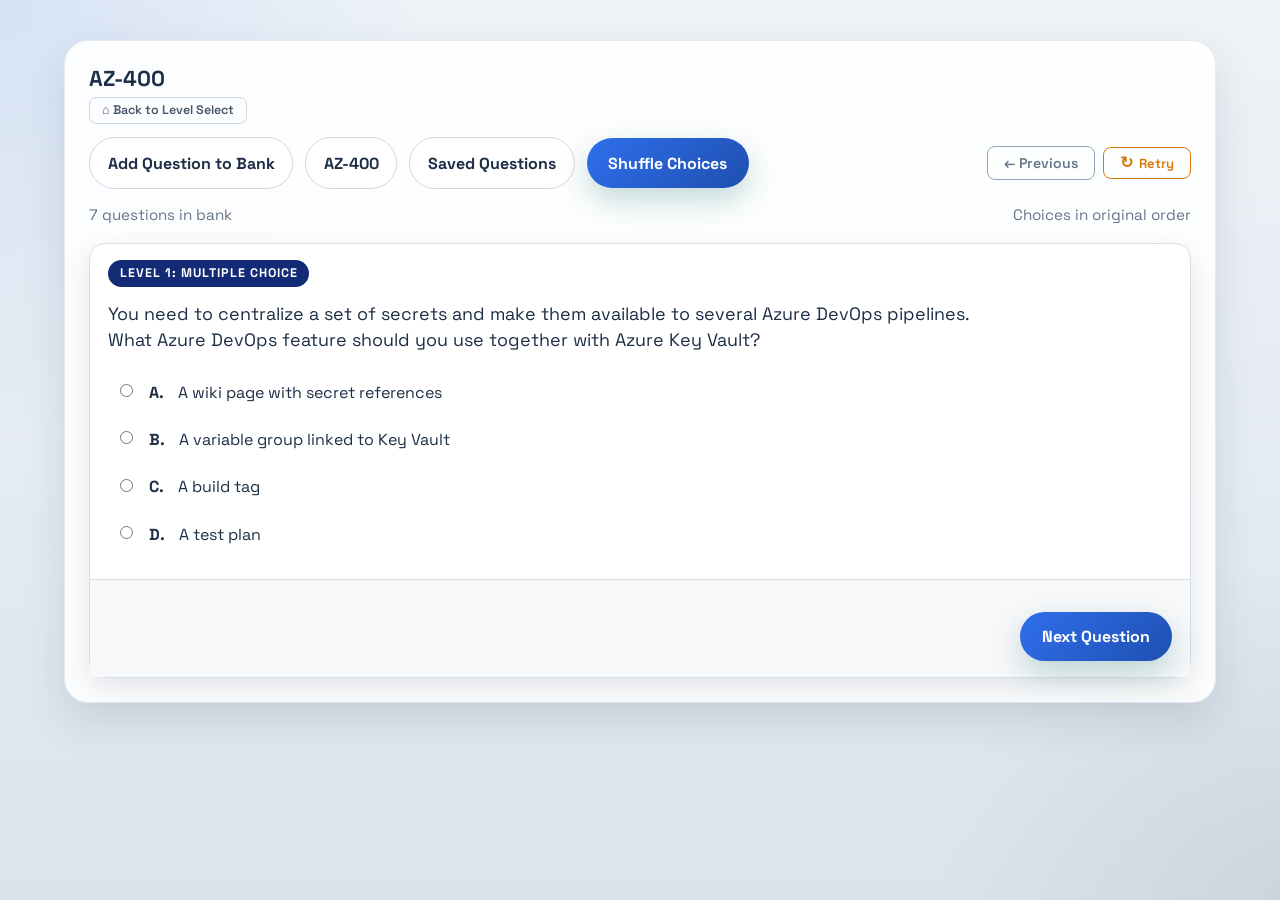
==== commit 2177f5cd: "Add navigation buttons and exam header for practice mode in levels 2 and 3 Co-authored-by: Copilot <" ====
--- a/index.html
+++ b/index.html
@@ -15,6 +15,13 @@
   <body>
     <main class="app-shell">
       <section class="panel">
+        <div id="examHeader" class="exam-header" hidden>
+          <p class="exam-title">AZ-400</p>
+          <button id="homeButton" class="home-button" type="button" aria-label="Back to level select" hidden>
+            &#8962; Back to Level Select
+          </button>
+        </div>
+
         <div class="toolbar">
           <div class="toolbar-actions">
             <button id="addQuestionButton" class="secondary-button" type="button" aria-expanded="false">
@@ -28,6 +35,14 @@
             </button>
             <button id="shuffleButton" class="shuffle-button" type="button">
               Shuffle Choices
+            </button>
+          </div>
+          <div class="toolbar-end">
+            <button id="prevQuestionButton" class="prev-button" type="button" aria-label="Go to previous question" hidden>
+              &#8592; Previous
+            </button>
+            <button id="retryButton" class="retry-button" type="button" title="Reset this question and try again">
+              <span class="retry-icon" aria-hidden="true">&#8635;</span> Retry
             </button>
           </div>
         </div>
@@ -425,31 +440,37 @@
                   <span class="range-row-label">1 &ndash; 50</span>
                   <button class="range-button" data-level="level1" data-start="0" data-end="49" data-order="shuffled" type="button">Shuffled</button>
                   <button class="range-button range-button--consecutive" data-level="level1" data-start="0" data-end="49" data-order="consecutive" type="button">Consecutive</button>
+                  <button class="range-button range-button--practice" data-level="level1" data-start="0" data-end="49" data-order="practice" type="button">Practice</button>
                 </div>
                 <div class="range-row">
                   <span class="range-row-label">51 &ndash; 100</span>
                   <button class="range-button" data-level="level1" data-start="50" data-end="99" data-order="shuffled" type="button">Shuffled</button>
                   <button class="range-button range-button--consecutive" data-level="level1" data-start="50" data-end="99" data-order="consecutive" type="button">Consecutive</button>
+                  <button class="range-button range-button--practice" data-level="level1" data-start="50" data-end="99" data-order="practice" type="button">Practice</button>
                 </div>
                 <div class="range-row">
                   <span class="range-row-label">101 &ndash; 150</span>
                   <button class="range-button" data-level="level1" data-start="100" data-end="149" data-order="shuffled" type="button">Shuffled</button>
                   <button class="range-button range-button--consecutive" data-level="level1" data-start="100" data-end="149" data-order="consecutive" type="button">Consecutive</button>
+                  <button class="range-button range-button--practice" data-level="level1" data-start="100" data-end="149" data-order="practice" type="button">Practice</button>
                 </div>
                 <div class="range-row">
                   <span class="range-row-label">151 &ndash; 200</span>
                   <button class="range-button" data-level="level1" data-start="150" data-end="199" data-order="shuffled" type="button">Shuffled</button>
                   <button class="range-button range-button--consecutive" data-level="level1" data-start="150" data-end="199" data-order="consecutive" type="button">Consecutive</button>
+                  <button class="range-button range-button--practice" data-level="level1" data-start="150" data-end="199" data-order="practice" type="button">Practice</button>
                 </div>
                 <div class="range-row">
                   <span class="range-row-label">201 &ndash; 250</span>
                   <button class="range-button" data-level="level1" data-start="200" data-end="249" data-order="shuffled" type="button">Shuffled</button>
                   <button class="range-button range-button--consecutive" data-level="level1" data-start="200" data-end="249" data-order="consecutive" type="button">Consecutive</button>
+                  <button class="range-button range-button--practice" data-level="level1" data-start="200" data-end="249" data-order="practice" type="button">Practice</button>
                 </div>
                 <div class="range-row">
                   <span class="range-row-label">251 &ndash; 307</span>
                   <button class="range-button" data-level="level1" data-start="250" data-end="306" data-order="shuffled" type="button">Shuffled</button>
                   <button class="range-button range-button--consecutive" data-level="level1" data-start="250" data-end="306" data-order="consecutive" type="button">Consecutive</button>
+                  <button class="range-button range-button--practice" data-level="level1" data-start="250" data-end="306" data-order="practice" type="button">Practice</button>
                 </div>
               </div>
             </div>
--- a/styles.css
+++ b/styles.css
@@ -3742,4 +3742,79 @@
      l i n e - h e i g h t :   1 ; 
  }   
+ 
+ / *    % %  P r e v i o u s   ( B a c k )   B u t t o n    % % % % % % % % % % % % % % % % % % % % % % % % % % % % % % % %  * / 
+ . p r e v - b u t t o n   { 
+     d i s p l a y :   i n l i n e - f l e x ; 
+     a l i g n - i t e m s :   c e n t e r ; 
+     g a p :   0 . 4 r e m ; 
+     p a d d i n g :   0 . 4 5 r e m   1 r e m ; 
+     b o r d e r :   1 . 5 p x   s o l i d   # 9 4 a 3 b 8 ; 
+     b o r d e r - r a d i u s :   0 . 5 r e m ; 
+     b a c k g r o u n d :   t r a n s p a r e n t ; 
+     c o l o r :   # 6 4 7 4 8 b ; 
+     f o n t - f a m i l y :   i n h e r i t ; 
+     f o n t - s i z e :   0 . 8 8 r e m ; 
+     f o n t - w e i g h t :   6 0 0 ; 
+     c u r s o r :   p o i n t e r ; 
+     t r a n s i t i o n :   b a c k g r o u n d - c o l o r   1 4 0 m s   e a s e ,   c o l o r   1 4 0 m s   e a s e ,   b o r d e r - c o l o r   1 4 0 m s   e a s e ,   t r a n s f o r m   1 2 0 m s   e a s e ,   o p a c i t y   1 4 0 m s   e a s e ; 
+     w h i t e - s p a c e :   n o w r a p ; 
+     m a r g i n - r i g h t :   a u t o ; 
+ } 
+ 
+ . p r e v - b u t t o n : h o v e r : n o t ( : d i s a b l e d )   { 
+     b a c k g r o u n d :   # f 1 f 5 f 9 ; 
+     b o r d e r - c o l o r :   # 6 4 7 4 8 b ; 
+     c o l o r :   # 1 e 2 9 3 b ; 
+     t r a n s f o r m :   t r a n s l a t e Y ( - 1 p x ) ; 
+ } 
+ 
+ . p r e v - b u t t o n : a c t i v e : n o t ( : d i s a b l e d )   { 
+     t r a n s f o r m :   s c a l e ( 0 . 9 7 ) ; 
+ } 
+ 
+ . p r e v - b u t t o n : d i s a b l e d   { 
+     o p a c i t y :   0 . 3 2 ; 
+     c u r s o r :   n o t - a l l o w e d ; 
+ } + 
+ 
+ / *    % %  E x a m   H e a d e r   ( t i t l e   +   h o m e   b u t t o n )    % % % % % % % % % % % % % % % % % % % % %  * / 
+ . e x a m - h e a d e r   { 
+     d i s p l a y :   f l e x ; 
+     f l e x - d i r e c t i o n :   c o l u m n ; 
+     a l i g n - i t e m s :   f l e x - s t a r t ; 
+     g a p :   0 . 3 r e m ; 
+     m a r g i n - b o t t o m :   0 . 8 5 r e m ; 
+ } 
+ 
+ . h o m e - b u t t o n   { 
+     d i s p l a y :   i n l i n e - f l e x ; 
+     a l i g n - i t e m s :   c e n t e r ; 
+     g a p :   0 . 3 5 r e m ; 
+     p a d d i n g :   0 . 2 8 r e m   0 . 7 5 r e m ; 
+     b o r d e r :   1 . 5 p x   s o l i d   # c b d 5 e 1 ; 
+     b o r d e r - r a d i u s :   0 . 4 5 r e m ; 
+     b a c k g r o u n d :   t r a n s p a r e n t ; 
+     c o l o r :   # 4 7 5 5 6 9 ; 
+     f o n t - f a m i l y :   i n h e r i t ; 
+     f o n t - s i z e :   0 . 7 8 r e m ; 
+     f o n t - w e i g h t :   6 0 0 ; 
+     c u r s o r :   p o i n t e r ; 
+     t e x t - d e c o r a t i o n :   n o n e ; 
+     w h i t e - s p a c e :   n o w r a p ; 
+     t r a n s i t i o n :   b a c k g r o u n d - c o l o r   1 4 0 m s   e a s e ,   c o l o r   1 4 0 m s   e a s e ,   b o r d e r - c o l o r   1 4 0 m s   e a s e ,   t r a n s f o r m   1 2 0 m s   e a s e ; 
+ } 
+ 
+ . h o m e - b u t t o n : h o v e r   { 
+     b a c k g r o u n d :   # f 1 f 5 f 9 ; 
+     b o r d e r - c o l o r :   # 9 4 a 3 b 8 ; 
+     c o l o r :   # 1 e 2 9 3 b ; 
+     t r a n s f o r m :   t r a n s l a t e Y ( - 1 p x ) ; 
+ } 
+ 
+ . h o m e - b u t t o n : a c t i v e   { 
+     t r a n s f o r m :   s c a l e ( 0 . 9 7 ) ; 
+ } + 
  
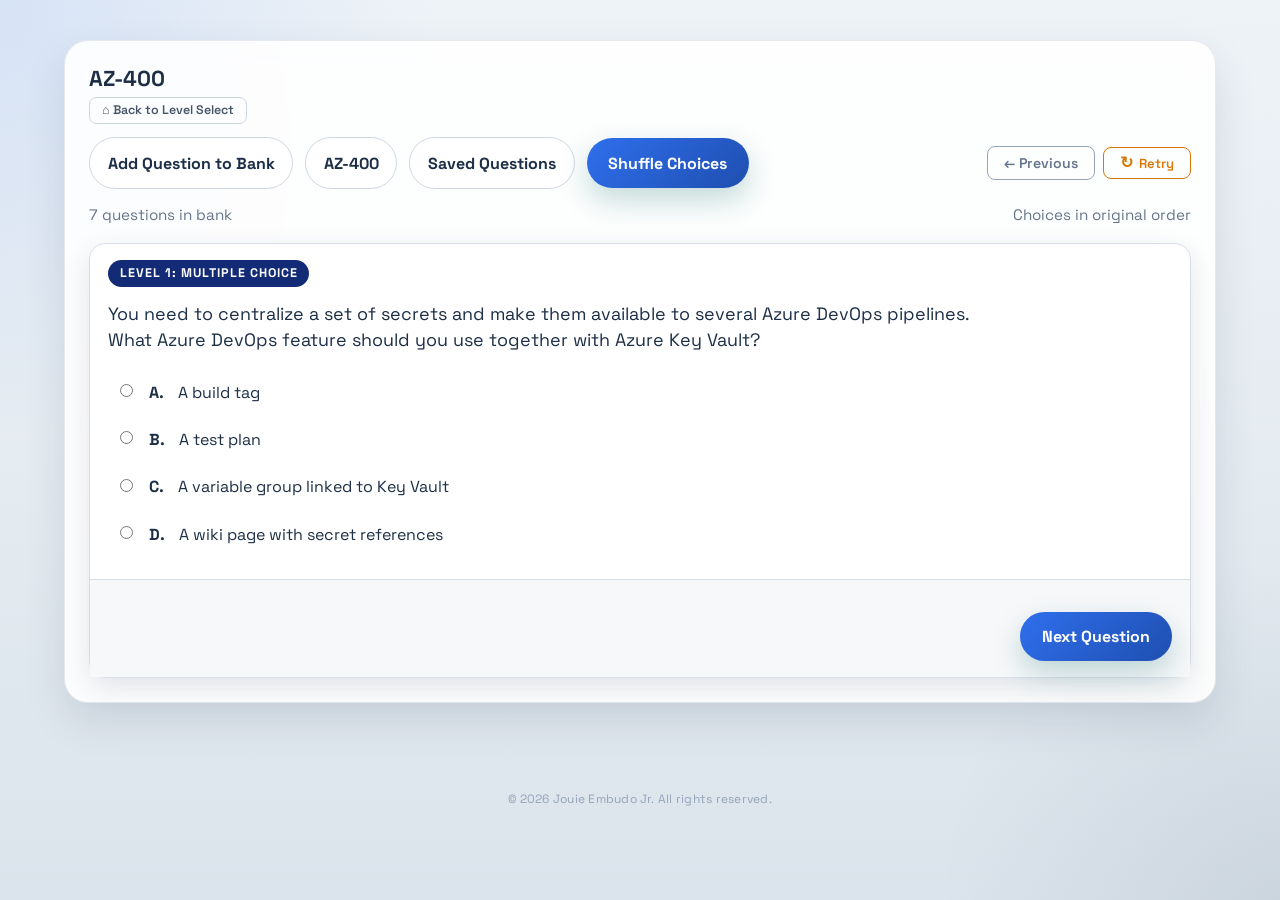
==== commit 3851b382: "Add footer with copyright notice to all HTML files Co-authored-by: Copilot <copilot@github.com>" ====
--- a/index.html
+++ b/index.html
@@ -547,6 +547,10 @@
       </section>
     </main>
 
+    <footer class="site-footer">
+      &copy; <span id="footerYear"></span> Jouie Embudo Jr. All rights reserved.
+    </footer>
     <script src="script.js"></script>
+    <script>document.getElementById("footerYear").textContent = new Date().getFullYear();</script>
   </body>
 </html>
--- a/styles.css
+++ b/styles.css
@@ -3817,4 +3817,28 @@
      t r a n s f o r m :   s c a l e ( 0 . 9 7 ) ; 
  }   
+ + 
+ / *    % %  S i t e   F o o t e r    % %  * / + 
+ . s i t e - f o o t e r   { + 
+     t e x t - a l i g n :   c e n t e r ; + 
+     p a d d i n g :   2 . 5 r e m   1 . 5 r e m   1 . 5 r e m ; + 
+     f o n t - s i z e :   0 . 7 5 r e m ; + 
+     c o l o r :   # 9 4 a 3 b 8 ; + 
+     l e t t e r - s p a c i n g :   0 . 0 2 e m ; + 
+     u s e r - s e l e c t :   n o n e ; + 
+     m a r g i n - t o p :   a u t o ; + 
+ } + 
+ + 
  
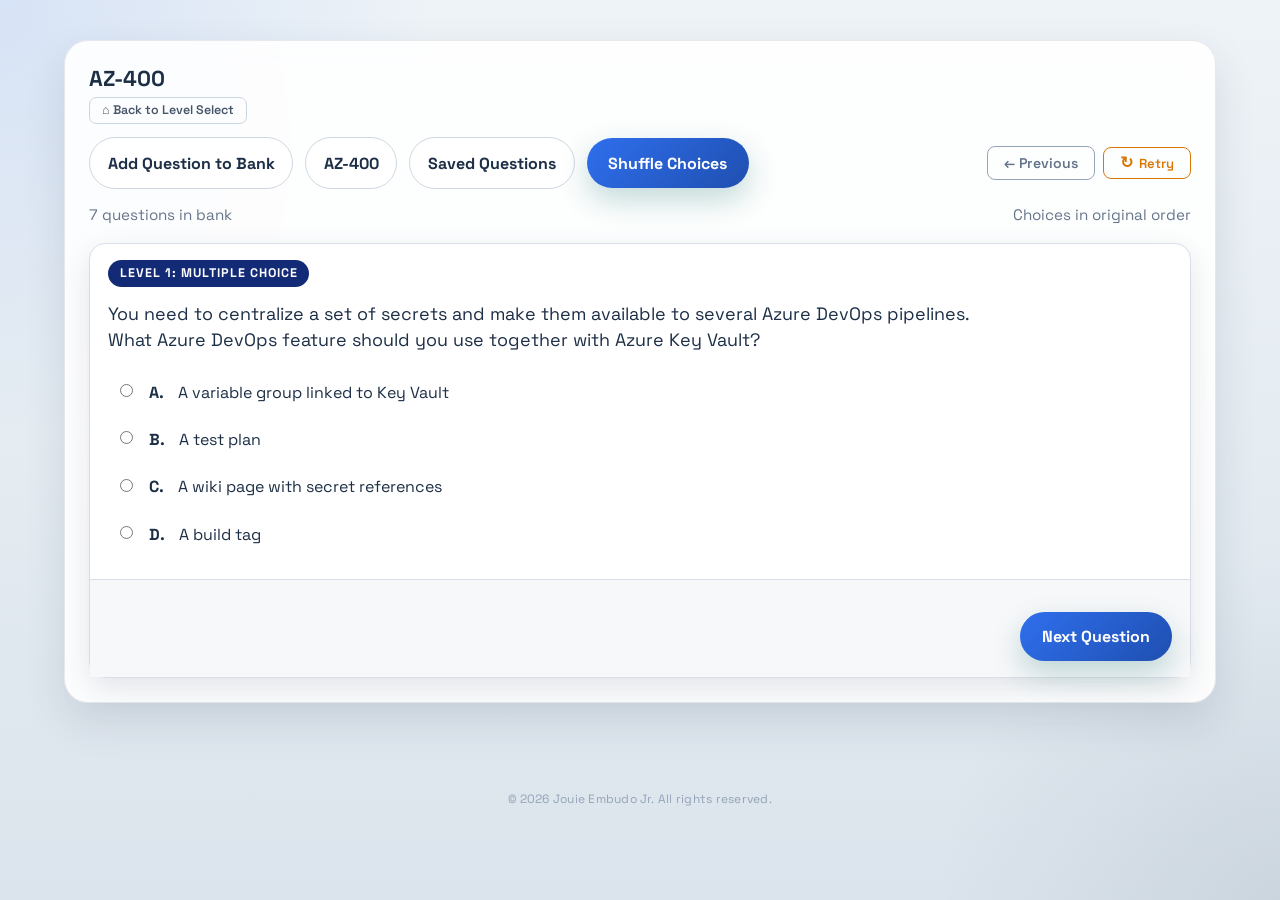
==== commit ae3fcd98: "feat(level3): enhance question form with blank sentences and vertical positioning - Added input fiel" ====
--- a/index.html
+++ b/index.html
@@ -260,20 +260,40 @@
                       required
                     />
                   </label>
+                  <div class="form-field form-field-wide">
+                    <span>Sentence beside Blank 1 <small>(optional)</small></span>
+                    <div class="blank-sentence-with-side">
+                      <input
+                        id="level3BlankSentence1Input"
+                        name="level3BlankSentence1"
+                        type="text"
+                        placeholder="e.g. The pipeline uses"
+                      />
+                      <div class="blank-side-toggle" data-target="level3BlankSide1Input" aria-label="Position of sentence">
+                        <button type="button" class="bst-btn is-active" data-value="left">&#8592; Left</button>
+                        <button type="button" class="bst-btn" data-value="right">Right &#8594;</button>
+                      </div>
+                      <input type="hidden" id="level3BlankSide1Input" name="level3BlankSide1" value="left" />
+                    </div>
+                  </div>
+                  <div class="form-field form-field-wide">
+                    <span>Sentence above or below Blank 1 <small>(optional)</small></span>
+                    <div class="blank-sentence-with-side">
+                      <input
+                        id="level3BlankVSentence1Input"
+                        name="level3BlankVSentence1"
+                        type="text"
+                        placeholder="e.g. Complete the following statement:"
+                      />
+                      <div class="blank-side-toggle" data-target="level3BlankVSide1Input" aria-label="Vertical position">
+                        <button type="button" class="bst-btn is-active" data-value="above">&#8593; Above</button>
+                        <button type="button" class="bst-btn" data-value="below">Below &#8595;</button>
+                      </div>
+                      <input type="hidden" id="level3BlankVSide1Input" name="level3BlankVSide1" value="above" />
+                    </div>
+                  </div>
                 </div>
               </fieldset>
-
-              <div class="form-grid">
-                <label class="form-field form-field-wide">
-                  <span>Sentence between Blank 1 and Blank 2</span>
-                  <textarea
-                    id="level3Seg1Input"
-                    name="level3Seg1"
-                    rows="2"
-                    placeholder="Example: provides CI/CD and"
-                  ></textarea>
-                </label>
-              </div>
 
               <fieldset class="blank-fieldset">
                 <legend>Blank 2</legend>
@@ -298,20 +318,40 @@
                       required
                     />
                   </label>
+                  <div class="form-field form-field-wide">
+                    <span>Sentence beside Blank 2 <small>(optional)</small></span>
+                    <div class="blank-sentence-with-side">
+                      <input
+                        id="level3BlankSentence2Input"
+                        name="level3BlankSentence2"
+                        type="text"
+                        placeholder="e.g. and then deploys via"
+                      />
+                      <div class="blank-side-toggle" data-target="level3BlankSide2Input" aria-label="Position of sentence">
+                        <button type="button" class="bst-btn is-active" data-value="left">&#8592; Left</button>
+                        <button type="button" class="bst-btn" data-value="right">Right &#8594;</button>
+                      </div>
+                      <input type="hidden" id="level3BlankSide2Input" name="level3BlankSide2" value="left" />
+                    </div>
+                  </div>
+                  <div class="form-field form-field-wide">
+                    <span>Sentence above or below Blank 2 <small>(optional)</small></span>
+                    <div class="blank-sentence-with-side">
+                      <input
+                        id="level3BlankVSentence2Input"
+                        name="level3BlankVSentence2"
+                        type="text"
+                        placeholder="e.g. and provides"
+                      />
+                      <div class="blank-side-toggle" data-target="level3BlankVSide2Input" aria-label="Vertical position">
+                        <button type="button" class="bst-btn is-active" data-value="above">&#8593; Above</button>
+                        <button type="button" class="bst-btn" data-value="below">Below &#8595;</button>
+                      </div>
+                      <input type="hidden" id="level3BlankVSide2Input" name="level3BlankVSide2" value="above" />
+                    </div>
+                  </div>
                 </div>
               </fieldset>
-
-              <div class="form-grid">
-                <label class="form-field form-field-wide">
-                  <span>Sentence after Blank 2 <small>(optional if using Blank 3, otherwise end of sentence)</small></span>
-                  <textarea
-                    id="level3Seg2Input"
-                    name="level3Seg2"
-                    rows="2"
-                    placeholder="Example: enables application monitoring."
-                  ></textarea>
-                </label>
-              </div>
 
               <fieldset class="blank-fieldset">
                 <legend>Blank 3 <small>(optional)</small></legend>
@@ -334,20 +374,40 @@
                       placeholder="Type the exact correct choice"
                     />
                   </label>
+                  <div class="form-field form-field-wide">
+                    <span>Sentence beside Blank 3 <small>(optional)</small></span>
+                    <div class="blank-sentence-with-side">
+                      <input
+                        id="level3BlankSentence3Input"
+                        name="level3BlankSentence3"
+                        type="text"
+                        placeholder="e.g. which stores artifacts in"
+                      />
+                      <div class="blank-side-toggle" data-target="level3BlankSide3Input" aria-label="Position of sentence">
+                        <button type="button" class="bst-btn is-active" data-value="left">&#8592; Left</button>
+                        <button type="button" class="bst-btn" data-value="right">Right &#8594;</button>
+                      </div>
+                      <input type="hidden" id="level3BlankSide3Input" name="level3BlankSide3" value="left" />
+                    </div>
+                  </div>
+                  <div class="form-field form-field-wide">
+                    <span>Sentence above or below Blank 3 <small>(optional)</small></span>
+                    <div class="blank-sentence-with-side">
+                      <input
+                        id="level3BlankVSentence3Input"
+                        name="level3BlankVSentence3"
+                        type="text"
+                        placeholder="e.g. for compliance."
+                      />
+                      <div class="blank-side-toggle" data-target="level3BlankVSide3Input" aria-label="Vertical position">
+                        <button type="button" class="bst-btn is-active" data-value="above">&#8593; Above</button>
+                        <button type="button" class="bst-btn" data-value="below">Below &#8595;</button>
+                      </div>
+                      <input type="hidden" id="level3BlankVSide3Input" name="level3BlankVSide3" value="above" />
+                    </div>
+                  </div>
                 </div>
               </fieldset>
-
-              <div class="form-grid">
-                <label class="form-field form-field-wide">
-                  <span>Sentence after Blank 3 <small>(optional)</small></span>
-                  <textarea
-                    id="level3Seg3Input"
-                    name="level3Seg3"
-                    rows="2"
-                    placeholder="Example: enables application monitoring."
-                  ></textarea>
-                </label>
-              </div>
 
               <div class="form-actions">
                 <p id="level3FormNotice" class="submit-notice" hidden></p>
--- a/styles.css
+++ b/styles.css
@@ -3118,6 +3118,274 @@
      b o x - s i z i n g :   b o r d e r - b o x ;   
  } + 
+ + 
+ / *   B l a n k   p l a c e h o l d e r   t o k e n   i n   t h e   q u e s t i o n   s e n t e n c e   ( e . g .   " ( 1 ) " )   * / + 
+ . q - b l a n k - p l a c e h o l d e r   { + 
+     d i s p l a y :   i n l i n e - b l o c k ; + 
+     f o n t - s i z e :   0 . 8 8 r e m ; + 
+     f o n t - w e i g h t :   7 0 0 ; + 
+     c o l o r :   v a r ( - - a c c e n t ,   # 4 f 6 e f 7 ) ; + 
+     b a c k g r o u n d :   r g b a ( 7 9 ,   1 1 0 ,   2 4 7 ,   0 . 1 ) ; + 
+     b o r d e r :   1 . 5 p x   s o l i d   r g b a ( 7 9 ,   1 1 0 ,   2 4 7 ,   0 . 3 5 ) ; + 
+     b o r d e r - r a d i u s :   0 . 3 5 r e m ; + 
+     p a d d i n g :   0 . 0 5 r e m   0 . 4 5 r e m ; + 
+     l i n e - h e i g h t :   1 . 5 ; + 
+ } + 
+ + 
+ / *   S e c t i o n   t h a t   h o l d s   a l l   b l a n k   d r o p d o w n s   b e l o w   t h e   s e n t e n c e   * / + 
+ . q - b l a n k s - s e c t i o n   { + 
+     d i s p l a y :   f l e x ; + 
+     f l e x - d i r e c t i o n :   c o l u m n ; + 
+     a l i g n - i t e m s :   c e n t e r ; + 
+     g a p :   1 r e m ; + 
+     m a r g i n - t o p :   1 . 4 r e m ; + 
+     w i d t h :   1 0 0 % ; + 
+     m a x - w i d t h :   1 0 0 % ; + 
+ } + 
+ + 
+ / *   A   s i n g l e   b l a n k   r o w :   o p t i o n a l   l e f t   s e n t e n c e   +   d r o p d o w n   +   o p t i o n a l   r i g h t   s e n t e n c e   * / + 
+ . q - b l a n k - r o w   { + 
+     d i s p l a y :   i n l i n e - f l e x ; + 
+     a l i g n - i t e m s :   c e n t e r ; + 
+     j u s t i f y - c o n t e n t :   c e n t e r ; + 
+     f l e x - w r a p :   n o w r a p ; + 
+     g a p :   0 . 6 5 r e m   0 . 8 5 r e m ; + 
+     m i n - h e i g h t :   2 . 6 r e m ; + 
+     p a d d i n g :   0 . 3 r e m   0 ; + 
+ } + 
+ + 
+ / *   " B l a n k   N "   b a d g e   * / + 
+ . q - b l a n k - n u m - b a d g e   { + 
+     f l e x - s h r i n k :   0 ; + 
+     f o n t - s i z e :   0 . 7 5 r e m ; + 
+     f o n t - w e i g h t :   7 0 0 ; + 
+     c o l o r :   v a r ( - - a c c e n t ,   # 4 f 6 e f 7 ) ; + 
+     b a c k g r o u n d :   r g b a ( 7 9 ,   1 1 0 ,   2 4 7 ,   0 . 1 ) ; + 
+     b o r d e r :   1 . 5 p x   s o l i d   r g b a ( 7 9 ,   1 1 0 ,   2 4 7 ,   0 . 3 ) ; + 
+     b o r d e r - r a d i u s :   0 . 3 5 r e m ; + 
+     p a d d i n g :   0 . 1 8 r e m   0 . 5 5 r e m ; + 
+     t e x t - t r a n s f o r m :   u p p e r c a s e ; + 
+     l e t t e r - s p a c i n g :   0 . 0 4 e m ; + 
+     l i n e - h e i g h t :   1 . 4 ; + 
+ } + 
+ + 
+ / *   S e n t e n c e   t e x t   b e s i d e   t h e   b l a n k   * / + 
+ . q - b l a n k - s e n t e n c e   { + 
+     f o n t - s i z e :   0 . 9 2 r e m ; + 
+     f o n t - w e i g h t :   5 0 0 ; + 
+     c o l o r :   v a r ( - - t e x t - m a i n ) ; + 
+     l i n e - h e i g h t :   1 . 4 5 ; + 
+     f l e x :   1   1   a u t o ; + 
+     m i n - w i d t h :   0 ; + 
+     w h i t e - s p a c e :   n o w r a p ; + 
+     o v e r f l o w :   h i d d e n ; + 
+     t e x t - o v e r f l o w :   e l l i p s i s ; + 
+ } + 
+ + 
+ . q - b l a n k - g r o u p   { + 
+     d i s p l a y :   f l e x ; + 
+     f l e x - d i r e c t i o n :   c o l u m n ; + 
+     a l i g n - i t e m s :   c e n t e r ; + 
+     g a p :   0 . 3 5 r e m ; + 
+ } + 
+ + 
+ . q - b l a n k - v s e n t e n c e   { + 
+     f o n t - s i z e :   0 . 9 r e m ; + 
+     f o n t - w e i g h t :   5 0 0 ; + 
+     c o l o r :   v a r ( - - t e x t - m a i n ) ; + 
+     l i n e - h e i g h t :   1 . 5 ; + 
+     w i d t h :   8 0 % ; + 
+     m a x - w i d t h :   8 0 % ; + 
+     t e x t - a l i g n :   c e n t e r ; + 
+     w h i t e - s p a c e :   n o r m a l ; + 
+     o v e r f l o w - w r a p :   b r e a k - w o r d ; + 
+     w o r d - b r e a k :   b r e a k - w o r d ; + 
+ } + 
+ + 
+ / *   F o r m :   s e n t e n c e   i n p u t   +   s i d e   t o g g l e   i n   o n e   c o m p a c t   r o w   * / + 
+ . b l a n k - s e n t e n c e - w i t h - s i d e   { + 
+     d i s p l a y :   f l e x ; + 
+     g a p :   0 . 4 r e m ; + 
+     a l i g n - i t e m s :   c e n t e r ; + 
+ } + 
+ + 
+ . b l a n k - s e n t e n c e - w i t h - s i d e   i n p u t [ t y p e = " t e x t " ]   { + 
+     f l e x :   1 ; + 
+     m i n - w i d t h :   0 ; + 
+ } + 
+ + 
+ / *   S e g m e n t e d   l e f t / r i g h t   t o g g l e   * / + 
+ . b l a n k - s i d e - t o g g l e   { + 
+     d i s p l a y :   i n l i n e - f l e x ; + 
+     b o r d e r :   1 . 5 p x   s o l i d   v a r ( - - c a r d - b o r d e r ,   # d 0 d 5 e 0 ) ; + 
+     b o r d e r - r a d i u s :   0 . 4 5 r e m ; + 
+     o v e r f l o w :   h i d d e n ; + 
+     f l e x - s h r i n k :   0 ; + 
+ } + 
+ + 
+ . b s t - b t n   { + 
+     a p p e a r a n c e :   n o n e ; + 
+     b o r d e r :   n o n e ; + 
+     b a c k g r o u n d :   t r a n s p a r e n t ; + 
+     f o n t - s i z e :   0 . 7 5 r e m ; + 
+     f o n t - w e i g h t :   6 0 0 ; + 
+     f o n t - f a m i l y :   i n h e r i t ; + 
+     c o l o r :   v a r ( - - t e x t - s u b ,   # 6 b 7 2 8 0 ) ; + 
+     p a d d i n g :   0 . 3 r e m   0 . 6 5 r e m ; + 
+     c u r s o r :   p o i n t e r ; + 
+     t r a n s i t i o n :   b a c k g r o u n d   1 4 0 m s   e a s e ,   c o l o r   1 4 0 m s   e a s e ; + 
+     w h i t e - s p a c e :   n o w r a p ; + 
+     l i n e - h e i g h t :   1 ; + 
+ } + 
+ + 
+ . b s t - b t n   +   . b s t - b t n   { + 
+     b o r d e r - l e f t :   1 . 5 p x   s o l i d   v a r ( - - c a r d - b o r d e r ,   # d 0 d 5 e 0 ) ; + 
+ } + 
+ + 
+ . b s t - b t n . i s - a c t i v e   { + 
+     b a c k g r o u n d :   v a r ( - - a c c e n t ,   # 4 f 6 e f 7 ) ; + 
+     c o l o r :   # f f f ; + 
+ } + 
+ + 
+ . b s t - b t n : h o v e r : n o t ( . i s - a c t i v e )   { + 
+     b a c k g r o u n d :   r g b a ( 7 9 ,   1 1 0 ,   2 4 7 ,   0 . 0 8 ) ; + 
+     c o l o r :   v a r ( - - a c c e n t ,   # 4 f 6 e f 7 ) ; + 
+ } + 
+   
  . q u e s t i o n - l i s t   {   
@@ -3685,160 +3953,633 @@
  
  . s u b m i t - n o t i c e [ h i d d e n ]   {   d i s p l a y :   n o n e ;   }   
- 
- / *    % %  P r a c t i c e   R a n g e   B u t t o n    % % % % % % % % % % % % % % % % % % % % % % % % % % % % % % % % % %  * / 
- . r a n g e - b u t t o n - - p r a c t i c e   { 
-     b o r d e r - c o l o r :   # 7 c 3 a e d ; 
-     c o l o r :   # 7 c 3 a e d ; 
+ + 
+ / *    % %  P r a c t i c e   R a n g e   B u t t o n    % % % % % % % % % % % % % % % % % % % % % % % % % % % % % % % % % %  * / + 
+ . r a n g e - b u t t o n - - p r a c t i c e   { + 
+     b o r d e r - c o l o r :   # 7 c 3 a e d ; + 
+     c o l o r :   # 7 c 3 a e d ; + 
+ } + 
+ + 
+ . r a n g e - b u t t o n - - p r a c t i c e : h o v e r   { + 
+     b a c k g r o u n d :   # 7 c 3 a e d ; + 
+     c o l o r :   # f f f f f f ; + 
+ } + 
+ + 
+ / *    % %  R e t r y   B u t t o n    % % % % % % % % % % % % % % % % % % % % % % % % % % % % % % % % % % % % % % % % % % %  * / + 
+ . t o o l b a r - e n d   { + 
+     d i s p l a y :   f l e x ; + 
+     a l i g n - i t e m s :   c e n t e r ; + 
+     g a p :   0 . 5 r e m ; + 
+     m a r g i n - l e f t :   a u t o ; + 
+ } + 
+ + 
+ . r e t r y - b u t t o n   { + 
+     d i s p l a y :   i n l i n e - f l e x ; + 
+     a l i g n - i t e m s :   c e n t e r ; + 
+     g a p :   0 . 4 r e m ; + 
+     p a d d i n g :   0 . 4 2 r e m   1 r e m ; + 
+     b o r d e r :   1 . 5 p x   s o l i d   # d 9 7 7 0 6 ; + 
+     b o r d e r - r a d i u s :   0 . 5 r e m ; + 
+     b a c k g r o u n d :   t r a n s p a r e n t ; + 
+     c o l o r :   # d 9 7 7 0 6 ; + 
+     f o n t - f a m i l y :   i n h e r i t ; + 
+     f o n t - s i z e :   0 . 8 2 r e m ; + 
+     f o n t - w e i g h t :   6 0 0 ; + 
+     c u r s o r :   p o i n t e r ; + 
+     t r a n s i t i o n :   b a c k g r o u n d - c o l o r   1 4 0 m s   e a s e ,   c o l o r   1 4 0 m s   e a s e ,   t r a n s f o r m   1 2 0 m s   e a s e ,   o p a c i t y   1 4 0 m s   e a s e ; + 
+     w h i t e - s p a c e :   n o w r a p ; + 
+ } + 
+ + 
+ . r e t r y - b u t t o n : h o v e r : n o t ( : d i s a b l e d )   { + 
+     b a c k g r o u n d :   # d 9 7 7 0 6 ; + 
+     c o l o r :   # f f f f f f ; + 
+     t r a n s f o r m :   t r a n s l a t e Y ( - 1 p x ) ; + 
+ } + 
+ + 
+ . r e t r y - b u t t o n : a c t i v e : n o t ( : d i s a b l e d )   { + 
+     t r a n s f o r m :   s c a l e ( 0 . 9 7 ) ; + 
+ } + 
+ + 
+ . r e t r y - b u t t o n : d i s a b l e d   { + 
+     o p a c i t y :   0 . 3 8 ; + 
+     c u r s o r :   n o t - a l l o w e d ; + 
+ } + 
+ + 
+ . r e t r y - b u t t o n   . r e t r y - i c o n   { + 
+     f o n t - s i z e :   1 r e m ; + 
+     l i n e - h e i g h t :   1 ; + 
+ } + 
+ + 
+ / *    % %  P r e v i o u s   ( B a c k )   B u t t o n    % % % % % % % % % % % % % % % % % % % % % % % % % % % % % % % %  * / + 
+ . p r e v - b u t t o n   { + 
+     d i s p l a y :   i n l i n e - f l e x ; + 
+     a l i g n - i t e m s :   c e n t e r ; + 
+     g a p :   0 . 4 r e m ; + 
+     p a d d i n g :   0 . 4 5 r e m   1 r e m ; + 
+     b o r d e r :   1 . 5 p x   s o l i d   # 9 4 a 3 b 8 ; + 
+     b o r d e r - r a d i u s :   0 . 5 r e m ; + 
+     b a c k g r o u n d :   t r a n s p a r e n t ; + 
+     c o l o r :   # 6 4 7 4 8 b ; + 
+     f o n t - f a m i l y :   i n h e r i t ; + 
+     f o n t - s i z e :   0 . 8 8 r e m ; + 
+     f o n t - w e i g h t :   6 0 0 ; + 
+     c u r s o r :   p o i n t e r ; + 
+     t r a n s i t i o n :   b a c k g r o u n d - c o l o r   1 4 0 m s   e a s e ,   c o l o r   1 4 0 m s   e a s e ,   b o r d e r - c o l o r   1 4 0 m s   e a s e ,   t r a n s f o r m   1 2 0 m s   e a s e ,   o p a c i t y   1 4 0 m s   e a s e ; + 
+     w h i t e - s p a c e :   n o w r a p ; + 
+     m a r g i n - r i g h t :   a u t o ; + 
+ } + 
+ + 
+ . p r e v - b u t t o n : h o v e r : n o t ( : d i s a b l e d )   { + 
+     b a c k g r o u n d :   # f 1 f 5 f 9 ; + 
+     b o r d e r - c o l o r :   # 6 4 7 4 8 b ; + 
+     c o l o r :   # 1 e 2 9 3 b ; + 
+     t r a n s f o r m :   t r a n s l a t e Y ( - 1 p x ) ; + 
+ } + 
+ + 
+ . p r e v - b u t t o n : a c t i v e : n o t ( : d i s a b l e d )   { + 
+     t r a n s f o r m :   s c a l e ( 0 . 9 7 ) ; + 
+ } + 
+ + 
+ . p r e v - b u t t o n : d i s a b l e d   { + 
+     o p a c i t y :   0 . 3 2 ; + 
+     c u r s o r :   n o t - a l l o w e d ; + 
+ } + 
+ + 
+ / *    % %  E x a m   H e a d e r   ( t i t l e   +   h o m e   b u t t o n )    % % % % % % % % % % % % % % % % % % % % %  * / + 
+ . e x a m - h e a d e r   { + 
+     d i s p l a y :   f l e x ; + 
+     f l e x - d i r e c t i o n :   c o l u m n ; + 
+     a l i g n - i t e m s :   f l e x - s t a r t ; + 
+     g a p :   0 . 3 r e m ; + 
+     m a r g i n - b o t t o m :   0 . 8 5 r e m ; + 
+ } + 
+ + 
+ . h o m e - b u t t o n   { + 
+     d i s p l a y :   i n l i n e - f l e x ; + 
+     a l i g n - i t e m s :   c e n t e r ; + 
+     g a p :   0 . 3 5 r e m ; + 
+     p a d d i n g :   0 . 2 8 r e m   0 . 7 5 r e m ; + 
+     b o r d e r :   1 . 5 p x   s o l i d   # c b d 5 e 1 ; + 
+     b o r d e r - r a d i u s :   0 . 4 5 r e m ; + 
+     b a c k g r o u n d :   t r a n s p a r e n t ; + 
+     c o l o r :   # 4 7 5 5 6 9 ; + 
+     f o n t - f a m i l y :   i n h e r i t ; + 
+     f o n t - s i z e :   0 . 7 8 r e m ; + 
+     f o n t - w e i g h t :   6 0 0 ; + 
+     c u r s o r :   p o i n t e r ; + 
+     t e x t - d e c o r a t i o n :   n o n e ; + 
+     w h i t e - s p a c e :   n o w r a p ; + 
+     t r a n s i t i o n :   b a c k g r o u n d - c o l o r   1 4 0 m s   e a s e ,   c o l o r   1 4 0 m s   e a s e ,   b o r d e r - c o l o r   1 4 0 m s   e a s e ,   t r a n s f o r m   1 2 0 m s   e a s e ; + 
+ } + 
+ + 
+ . h o m e - b u t t o n : h o v e r   { + 
+     b a c k g r o u n d :   # f 1 f 5 f 9 ; + 
+     b o r d e r - c o l o r :   # 9 4 a 3 b 8 ; + 
+     c o l o r :   # 1 e 2 9 3 b ; + 
+     t r a n s f o r m :   t r a n s l a t e Y ( - 1 p x ) ; + 
+ } + 
+ + 
+ . h o m e - b u t t o n : a c t i v e   { + 
+     t r a n s f o r m :   s c a l e ( 0 . 9 7 ) ; + 
+ } + 
+ + 
+ / *    % %  S i t e   F o o t e r    % %  * / + 
+ . s i t e - f o o t e r   { + 
+     t e x t - a l i g n :   c e n t e r ; + 
+     p a d d i n g :   2 . 5 r e m   1 . 5 r e m   1 . 5 r e m ; + 
+     f o n t - s i z e :   0 . 7 5 r e m ; + 
+     c o l o r :   # 9 4 a 3 b 8 ; + 
+     l e t t e r - s p a c i n g :   0 . 0 2 e m ; + 
+     u s e r - s e l e c t :   n o n e ; + 
+     m a r g i n - t o p :   a u t o ; + 
+ } + 
+ + 
+ 
+ / *    % %  L e v e l   3   E d i t   �   T w o - C o l u m n   S p l i t    % % % % % % % % % % % % % % % % % % % % % % %  * / 
+ . e d i t - l 3 - s p l i t   { 
+     d i s p l a y :   g r i d ; 
+     g r i d - t e m p l a t e - c o l u m n s :   m i n m a x ( 0 ,   1 f r )   3 6 0 p x ; 
+     g a p :   1 . 2 5 r e m ; 
+     a l i g n - i t e m s :   s t a r t ; 
  } 
  
- . r a n g e - b u t t o n - - p r a c t i c e : h o v e r   { 
-     b a c k g r o u n d :   # 7 c 3 a e d ; 
-     c o l o r :   # f f f f f f ; 
+ @ m e d i a   ( m a x - w i d t h :   9 0 0 p x )   { 
+     . e d i t - l 3 - s p l i t   { 
+         g r i d - t e m p l a t e - c o l u m n s :   1 f r ; 
+     } 
  } 
  
- / *    % %  R e t r y   B u t t o n    % % % % % % % % % % % % % % % % % % % % % % % % % % % % % % % % % % % % % % % % % % %  * / 
- . t o o l b a r - e n d   { 
+ . e d i t - l 3 - f o r m - c o l   { 
+     m i n - w i d t h :   0 ; 
+ } 
+ 
+ . e d i t - l 3 - p r e v i e w - c o l   { 
+     p o s i t i o n :   s t i c k y ; 
+     t o p :   1 r e m ; 
+ } 
+ 
+ / *    % %  L e v e l   3   P r e v i e w   P a n e l    % % % % % % % % % % % % % % % % % % % % % % % % % % % % % % % % % % %  * / 
+ . l 3 - p r e v i e w - p a n e l   { 
+     b o r d e r :   1 p x   s o l i d   v a r ( - - c a r d - b o r d e r ) ; 
+     b o r d e r - r a d i u s :   0 . 8 7 5 r e m ; 
+     b a c k g r o u n d :   w h i t e ; 
+     p a d d i n g :   1 . 1 r e m   1 . 1 5 r e m   1 . 2 5 r e m ; 
+     b o x - s h a d o w :   0   4 p x   1 4 p x   r g b a ( 3 0 ,   4 8 ,   7 3 ,   0 . 0 8 ) ; 
+ } 
+ 
+ . l 3 - p r e v i e w - h e a d e r   { 
+     d i s p l a y :   f l e x ; 
+     a l i g n - i t e m s :   b a s e l i n e ; 
+     j u s t i f y - c o n t e n t :   s p a c e - b e t w e e n ; 
+     g a p :   0 . 5 r e m ; 
+     m a r g i n - b o t t o m :   0 . 6 5 r e m ; 
+     p a d d i n g - b o t t o m :   0 . 5 5 r e m ; 
+     b o r d e r - b o t t o m :   1 p x   s o l i d   v a r ( - - c a r d - b o r d e r ) ; 
+ } 
+ 
+ . l 3 - p r e v i e w - t i t l e   { 
+     f o n t - s i z e :   0 . 7 8 r e m ; 
+     f o n t - w e i g h t :   7 0 0 ; 
+     l e t t e r - s p a c i n g :   0 . 0 7 e m ; 
+     t e x t - t r a n s f o r m :   u p p e r c a s e ; 
+     c o l o r :   v a r ( - - a c c e n t - d a r k ) ; 
+ } 
+ 
+ . l 3 - p r e v i e w - h i n t   { 
+     f o n t - s i z e :   0 . 7 4 r e m ; 
+     c o l o r :   v a r ( - - t e x t - m u t e d ) ; 
+     f o n t - s t y l e :   i t a l i c ; 
+ } 
+ 
+ . l 3 - p r e v i e w - p r o m p t   { 
+     m a r g i n - b o t t o m :   0 . 8 5 r e m ; 
+     f o n t - s i z e :   0 . 9 7 r e m ; 
+     l i n e - h e i g h t :   1 . 5 ; 
+     c o l o r :   v a r ( - - t e x t - m a i n ) ; 
+     w h i t e - s p a c e :   p r e - l i n e ; 
+     m i n - h e i g h t :   1 . 4 r e m ; 
+ } 
+ 
+ . l 3 - p r e v i e w - p r o m p t . l 3 - p r e v i e w - e m p t y   { 
+     c o l o r :   v a r ( - - t e x t - m u t e d ) ; 
+     f o n t - s t y l e :   i t a l i c ; 
+ } 
+ 
+ . l 3 - p r e v i e w - b l a n k s   { 
+     d i s p l a y :   f l e x ; 
+     f l e x - d i r e c t i o n :   c o l u m n ; 
+     g a p :   0 . 5 5 r e m ; 
+ } 
+ 
+ / *    % %  P r e v i e w   B l a n k   G r o u p    % % % % % % % % % % % % % % % % % % % % % % % % % % % % % % % % % % % % % %  * / 
+ . p r e v - b l a n k - g r o u p   { 
+     d i s p l a y :   f l e x ; 
+     f l e x - d i r e c t i o n :   c o l u m n ; 
+     g a p :   0 . 3 r e m ; 
+ } 
+ 
+ / *    % %  P r e v i e w   B l a n k   R o w   ( h o r i z o n t a l   l a y o u t )    % % % % % % % % % % % % % % % % % % % %  * / 
+ . p r e v - b l a n k - r o w   { 
      d i s p l a y :   f l e x ; 
      a l i g n - i t e m s :   c e n t e r ; 
-     g a p :   0 . 5 r e m ; 
-     m a r g i n - l e f t :   a u t o ; 
+     g a p :   0 . 3 5 r e m ; 
  } 
  
- . r e t r y - b u t t o n   { 
+ / *    % %  H o r i z o n t a l   D r o p   Z o n e s    % % % % % % % % % % % % % % % % % % % % % % % % % % % % % % % % % % % %  * / 
+ . p r e v - d r o p - z o n e   { 
+     f l e x :   1 ; 
+     m i n - h e i g h t :   2 . 2 5 r e m ; 
+     b o r d e r :   2 p x   d a s h e d   t r a n s p a r e n t ; 
+     b o r d e r - r a d i u s :   0 . 5 r e m ; 
+     d i s p l a y :   f l e x ; 
+     a l i g n - i t e m s :   c e n t e r ; 
+     p a d d i n g :   0 . 2 r e m   0 . 3 5 r e m ; 
+     t r a n s i t i o n :   b o r d e r - c o l o r   1 2 0 m s   e a s e ,   b a c k g r o u n d - c o l o r   1 2 0 m s   e a s e ; 
+ } 
+ 
+ . p r e v - d r o p - z o n e - - l e f t   { 
+     j u s t i f y - c o n t e n t :   f l e x - e n d ; 
+ } 
+ 
+ . p r e v - d r o p - z o n e - - r i g h t   { 
+     j u s t i f y - c o n t e n t :   f l e x - s t a r t ; 
+ } 
+ 
+ . p r e v - d r o p - z o n e . i s - d r a g - o v e r   { 
+     b o r d e r - c o l o r :   v a r ( - - a c c e n t ) ; 
+     b a c k g r o u n d :   r g b a ( 4 7 ,   1 1 1 ,   2 3 7 ,   0 . 0 7 ) ; 
+ } 
+ 
+ / *    % %  S e n t e n c e   E l e m e n t   ( d r a g g a b l e )    % % % % % % % % % % % % % % % % % % % % % % % % % % % % %  * / 
+ . p r e v - s e n t e n c e   { 
      d i s p l a y :   i n l i n e - f l e x ; 
      a l i g n - i t e m s :   c e n t e r ; 
-     g a p :   0 . 4 r e m ; 
-     p a d d i n g :   0 . 4 2 r e m   1 r e m ; 
-     b o r d e r :   1 . 5 p x   s o l i d   # d 9 7 7 0 6 ; 
-     b o r d e r - r a d i u s :   0 . 5 r e m ; 
-     b a c k g r o u n d :   t r a n s p a r e n t ; 
-     c o l o r :   # d 9 7 7 0 6 ; 
-     f o n t - f a m i l y :   i n h e r i t ; 
-     f o n t - s i z e :   0 . 8 2 r e m ; 
-     f o n t - w e i g h t :   6 0 0 ; 
-     c u r s o r :   p o i n t e r ; 
-     t r a n s i t i o n :   b a c k g r o u n d - c o l o r   1 4 0 m s   e a s e ,   c o l o r   1 4 0 m s   e a s e ,   t r a n s f o r m   1 2 0 m s   e a s e ,   o p a c i t y   1 4 0 m s   e a s e ; 
+     g a p :   0 . 3 r e m ; 
+     c u r s o r :   g r a b ; 
+     p a d d i n g :   0 . 2 8 r e m   0 . 5 5 r e m ; 
+     b o r d e r :   1 . 5 p x   d a s h e d   # a d c 3 f 7 ; 
+     b o r d e r - r a d i u s :   0 . 4 r e m ; 
+     b a c k g r o u n d :   # f 0 f 5 f f ; 
+     f o n t - s i z e :   0 . 8 6 r e m ; 
+     c o l o r :   v a r ( - - t e x t - m a i n ) ; 
+     u s e r - s e l e c t :   n o n e ; 
      w h i t e - s p a c e :   n o w r a p ; 
+     m a x - w i d t h :   1 0 0 % ; 
+     o v e r f l o w :   h i d d e n ; 
+     t e x t - o v e r f l o w :   e l l i p s i s ; 
+     t r a n s i t i o n :   b o r d e r - c o l o r   1 2 0 m s   e a s e ,   b a c k g r o u n d - c o l o r   1 2 0 m s   e a s e ,   o p a c i t y   1 2 0 m s   e a s e ; 
  } 
  
- . r e t r y - b u t t o n : h o v e r : n o t ( : d i s a b l e d )   { 
-     b a c k g r o u n d :   # d 9 7 7 0 6 ; 
-     c o l o r :   # f f f f f f ; 
-     t r a n s f o r m :   t r a n s l a t e Y ( - 1 p x ) ; 
+ . p r e v - s e n t e n c e : : b e f o r e   { 
+     c o n t e n t :   " \ 2 8 0 7 " ; 
+     c o l o r :   # a d c 3 f 7 ; 
+     f o n t - s i z e :   0 . 8 r e m ; 
+     f l e x - s h r i n k :   0 ; 
  } 
  
- . r e t r y - b u t t o n : a c t i v e : n o t ( : d i s a b l e d )   { 
-     t r a n s f o r m :   s c a l e ( 0 . 9 7 ) ; 
+ . p r e v - s e n t e n c e : a c t i v e   { 
+     c u r s o r :   g r a b b i n g ; 
  } 
  
- . r e t r y - b u t t o n : d i s a b l e d   { 
-     o p a c i t y :   0 . 3 8 ; 
-     c u r s o r :   n o t - a l l o w e d ; 
+ . p r e v - s e n t e n c e . i s - d r a g g i n g   { 
+     o p a c i t y :   0 . 3 5 ; 
  } 
  
- . r e t r y - b u t t o n   . r e t r y - i c o n   { 
-     f o n t - s i z e :   1 r e m ; 
-     l i n e - h e i g h t :   1 ; 
- } - 
- 
- / *    % %  P r e v i o u s   ( B a c k )   B u t t o n    % % % % % % % % % % % % % % % % % % % % % % % % % % % % % % % %  * / 
- . p r e v - b u t t o n   { 
+ / *    % %  P r e v i e w   B l a n k   T r i g g e r   ( s t a t i c   d r o p d o w n )    % % % % % % % % % % % % % % % % % %  * / 
+ . p r e v - b l a n k - t r i g g e r   { 
+     f l e x :   0   0   a u t o ; 
      d i s p l a y :   i n l i n e - f l e x ; 
      a l i g n - i t e m s :   c e n t e r ; 
-     g a p :   0 . 4 r e m ; 
-     p a d d i n g :   0 . 4 5 r e m   1 r e m ; 
-     b o r d e r :   1 . 5 p x   s o l i d   # 9 4 a 3 b 8 ; 
+     g a p :   0 . 3 r e m ; 
+     p a d d i n g :   0 . 3 8 r e m   0 . 7 r e m ; 
+     b o r d e r :   1 . 5 p x   s o l i d   # c f d 6 e 2 ; 
      b o r d e r - r a d i u s :   0 . 5 r e m ; 
-     b a c k g r o u n d :   t r a n s p a r e n t ; 
-     c o l o r :   # 6 4 7 4 8 b ; 
-     f o n t - f a m i l y :   i n h e r i t ; 
-     f o n t - s i z e :   0 . 8 8 r e m ; 
+     b a c k g r o u n d :   w h i t e ; 
+     f o n t - s i z e :   0 . 8 6 r e m ; 
+     f o n t - w e i g h t :   5 0 0 ; 
+     c o l o r :   v a r ( - - t e x t - m u t e d ) ; 
+     w h i t e - s p a c e :   n o w r a p ; 
+     b o x - s h a d o w :   0   1 p x   3 p x   r g b a ( 3 0 ,   4 8 ,   7 3 ,   0 . 0 7 ) ; 
+     p o i n t e r - e v e n t s :   n o n e ; 
+ } 
+ 
+ . p r e v - b l a n k - t r i g g e r - a r r o w   { 
+     f o n t - s i z e :   0 . 6 8 r e m ; 
+     c o l o r :   # 9 a b 0 d 4 ; 
+ } 
+ 
+ / *    % %  V e r t i c a l   S e n t e n c e   ( a b o v e / b e l o w   t h e   r o w )    % % % % % % % % % % % % % % % % % %  * / 
+ . p r e v - v s e n t e n c e   { 
+     d i s p l a y :   f l e x ; 
+     a l i g n - i t e m s :   c e n t e r ; 
+     g a p :   0 . 3 r e m ; 
+     p a d d i n g :   0 . 2 8 r e m   0 . 6 r e m ; 
+     b o r d e r :   1 . 5 p x   d a s h e d   # a d c 3 f 7 ; 
+     b o r d e r - r a d i u s :   0 . 4 r e m ; 
+     b a c k g r o u n d :   # f 0 f 5 f f ; 
+     f o n t - s i z e :   0 . 8 4 r e m ; 
+     c o l o r :   v a r ( - - t e x t - m a i n ) ; 
+     c u r s o r :   g r a b ; 
+     u s e r - s e l e c t :   n o n e ; 
+     t r a n s i t i o n :   b o r d e r - c o l o r   1 2 0 m s   e a s e ,   b a c k g r o u n d - c o l o r   1 2 0 m s   e a s e ,   o p a c i t y   1 2 0 m s   e a s e ; 
+ } 
+ 
+ . p r e v - v s e n t e n c e : : b e f o r e   { 
+     c o n t e n t :   " \ 2 8 0 7 " ; 
+     c o l o r :   # a d c 3 f 7 ; 
+     f o n t - s i z e :   0 . 8 r e m ; 
+     f l e x - s h r i n k :   0 ; 
+ } 
+ 
+ . p r e v - v s e n t e n c e : a c t i v e   { 
+     c u r s o r :   g r a b b i n g ; 
+ } 
+ 
+ . p r e v - v s e n t e n c e . i s - d r a g g i n g   { 
+     o p a c i t y :   0 . 3 5 ; 
+ } 
+ 
+ / *    % %  V e r t i c a l   D r o p   Z o n e s    % % % % % % % % % % % % % % % % % % % % % % % % % % % % % % % % % % % % % %  * / 
+ . p r e v - v d r o p   { 
+     d i s p l a y :   f l e x ; 
+     a l i g n - i t e m s :   c e n t e r ; 
+     j u s t i f y - c o n t e n t :   c e n t e r ; 
+     m i n - h e i g h t :   1 . 6 r e m ; 
+     b o r d e r :   2 p x   d a s h e d   t r a n s p a r e n t ; 
+     b o r d e r - r a d i u s :   0 . 4 r e m ; 
+     f o n t - s i z e :   0 . 7 r e m ; 
      f o n t - w e i g h t :   6 0 0 ; 
-     c u r s o r :   p o i n t e r ; 
-     t r a n s i t i o n :   b a c k g r o u n d - c o l o r   1 4 0 m s   e a s e ,   c o l o r   1 4 0 m s   e a s e ,   b o r d e r - c o l o r   1 4 0 m s   e a s e ,   t r a n s f o r m   1 2 0 m s   e a s e ,   o p a c i t y   1 4 0 m s   e a s e ; 
-     w h i t e - s p a c e :   n o w r a p ; 
-     m a r g i n - r i g h t :   a u t o ; 
+     l e t t e r - s p a c i n g :   0 . 0 4 e m ; 
+     c o l o r :   t r a n s p a r e n t ; 
+     t r a n s i t i o n :   b o r d e r - c o l o r   1 2 0 m s   e a s e ,   b a c k g r o u n d - c o l o r   1 2 0 m s   e a s e ,   c o l o r   1 2 0 m s   e a s e ; 
  } 
  
- . p r e v - b u t t o n : h o v e r : n o t ( : d i s a b l e d )   { 
-     b a c k g r o u n d :   # f 1 f 5 f 9 ; 
-     b o r d e r - c o l o r :   # 6 4 7 4 8 b ; 
-     c o l o r :   # 1 e 2 9 3 b ; 
-     t r a n s f o r m :   t r a n s l a t e Y ( - 1 p x ) ; 
+ . p r e v - v d r o p . i s - d r a g - o v e r   { 
+     b o r d e r - c o l o r :   v a r ( - - a c c e n t ) ; 
+     b a c k g r o u n d :   r g b a ( 4 7 ,   1 1 1 ,   2 3 7 ,   0 . 0 7 ) ; 
+     c o l o r :   v a r ( - - a c c e n t ) ; 
  } 
  
- . p r e v - b u t t o n : a c t i v e : n o t ( : d i s a b l e d )   { 
-     t r a n s f o r m :   s c a l e ( 0 . 9 7 ) ; 
+ . p r e v - v d r o p - - a b o v e . i s - d r a g - o v e r : : b e f o r e   { 
+     c o n t e n t :   " \ 2 1 9 1   D r o p   a b o v e " ; 
  } 
  
- . p r e v - b u t t o n : d i s a b l e d   { 
-     o p a c i t y :   0 . 3 2 ; 
-     c u r s o r :   n o t - a l l o w e d ; 
- } - 
- 
- / *    % %  E x a m   H e a d e r   ( t i t l e   +   h o m e   b u t t o n )    % % % % % % % % % % % % % % % % % % % % %  * / 
- . e x a m - h e a d e r   { 
+ . p r e v - v d r o p - - b e l o w . i s - d r a g - o v e r : : b e f o r e   { 
+     c o n t e n t :   " D r o p   b e l o w   \ 2 1 9 3 " ; 
+ } 
+ / *    % %  L e v e l   3   B l a n k   A r r a n g e m e n t :   H o r i z o n t a l   ( s i d e   b y   s i d e )    % %  * / 
+ . q - b l a n k s - s e c t i o n - - h o r i z o n t a l   { 
+     f l e x - d i r e c t i o n :   r o w ; 
+     f l e x - w r a p :   w r a p ; 
+     j u s t i f y - c o n t e n t :   c e n t e r ; 
+     a l i g n - i t e m s :   f l e x - s t a r t ; 
+     g a p :   0 . 7 5 r e m   1 . 2 5 r e m ; 
+ } 
+ 
+ . q - b l a n k s - s e c t i o n - - h o r i z o n t a l   . q - b l a n k - r o w   { 
+     / *   e a c h   r o w   i s   a l r e a d y   i n l i n e - f l e x ;   n o   c h a n g e   n e e d e d   * / 
+ } 
+ 
+ . q - b l a n k s - s e c t i o n - - h o r i z o n t a l   . q - b l a n k - g r o u p   { 
+     / *   k e e p   t h e   g r o u p ' s   o w n   c o l u m n   d i r e c t i o n   ( v S e n t e n c e   a b o v e / b e l o w   s t i l l   w o r k s )   * / 
+     a l i g n - i t e m s :   c e n t e r ; 
+ } 
+ 
+ / *    % %  L e v e l   3   B l a n k   A r r a n g e m e n t :   D i a g o n a l   ( i n d e n t e d   s t e p s )    % %  * / 
+ . q - b l a n k s - s e c t i o n - - d i a g o n a l   { 
+     a l i g n - i t e m s :   f l e x - s t a r t ; 
+     g a p :   0 . 5 5 r e m ; 
+ } 
+ 
+ . q - b l a n k s - s e c t i o n - - d i a g o n a l   >   * : n t h - c h i l d ( 1 )   {   m a r g i n - l e f t :   0 ;   } 
+ . q - b l a n k s - s e c t i o n - - d i a g o n a l   >   * : n t h - c h i l d ( 2 )   {   m a r g i n - l e f t :   2 . 2 5 r e m ;   } 
+ . q - b l a n k s - s e c t i o n - - d i a g o n a l   >   * : n t h - c h i l d ( 3 )   {   m a r g i n - l e f t :   4 . 5 r e m ;   } 
+ 
+ / *    % %  P r e v i e w :   h o r i z o n t a l   b l a n k s    % % % % % % % % % % % % % % % % % % % % % % % % % % % %  * / 
+ . l 3 - p r e v i e w - b l a n k s - - h o r i z o n t a l   { 
+     f l e x - d i r e c t i o n :   r o w ; 
+     f l e x - w r a p :   w r a p ; 
+     a l i g n - i t e m s :   f l e x - s t a r t ; 
+     g a p :   0 . 5 5 r e m   1 r e m ; 
+ } 
+ 
+ . l 3 - p r e v i e w - b l a n k s - - h o r i z o n t a l   . p r e v - b l a n k - g r o u p , 
+ . l 3 - p r e v i e w - b l a n k s - - h o r i z o n t a l   . p r e v - b l a n k - r o w   { 
+     f l e x - s h r i n k :   0 ; 
+ } 
+ 
+ / *    % %  P r e v i e w :   d i a g o n a l   b l a n k s    % % % % % % % % % % % % % % % % % % % % % % % % % % % % % %  * / 
+ . l 3 - p r e v i e w - b l a n k s - - d i a g o n a l   { 
+     a l i g n - i t e m s :   f l e x - s t a r t ; 
+     g a p :   0 . 4 5 r e m ; 
+ } 
+ 
+ . l 3 - p r e v i e w - b l a n k s - - d i a g o n a l   >   * : n t h - c h i l d ( 1 )   {   m a r g i n - l e f t :   0 ;   } 
+ . l 3 - p r e v i e w - b l a n k s - - d i a g o n a l   >   * : n t h - c h i l d ( 2 )   {   m a r g i n - l e f t :   1 . 7 5 r e m ;   } 
+ . l 3 - p r e v i e w - b l a n k s - - d i a g o n a l   >   * : n t h - c h i l d ( 3 )   {   m a r g i n - l e f t :   3 . 5 r e m ;   } 
+ / *    % %  E d i t   p a g e :   w i d e r   p a n e l    % % % % % % % % % % % % % % % % % % % % % % % % % % % % % % % % %  * / 
+ . p a n e l - - w i d e   { 
+     w i d t h :   m i n ( 1 0 0 % ,   9 2 r e m ) ; 
+ } 
+ 
+ / *    % %  L e v e l   3   e d i t :   w i d e r   s p l i t   +   b i g g e r   p r e v i e w   c o l    % % % % % % %  * / 
+ . p a n e l - - w i d e   . e d i t - l 3 - s p l i t   { 
+     g r i d - t e m p l a t e - c o l u m n s :   m i n m a x ( 0 ,   1 f r )   4 4 0 p x ; 
+ } 
+ 
+ @ m e d i a   ( m a x - w i d t h :   1 0 0 0 p x )   { 
+     . p a n e l - - w i d e   . e d i t - l 3 - s p l i t   { 
+         g r i d - t e m p l a t e - c o l u m n s :   1 f r ; 
+     } 
+ } 
+ 
+ / *    % %  L e v e l   3   b l a n k   f i e l d s e t :   t a l l   t w o - c o l u m n   l a y o u t    % % % % % % %  * / 
+ / *   L e f t   c o l :   c h o i c e s   t e x t a r e a   ( s p a n s   f u l l   h e i g h t )                           * / 
+ / *   R i g h t   c o l :   a n s w e r   i n p u t   +   t w o   s e n t e n c e   i n p u t s   s t a c k e d             * / 
+ . f o r m - g r i d - - l 3 - b l a n k   { 
+     d i s p l a y :   g r i d ; 
+     g r i d - t e m p l a t e - c o l u m n s :   1 f r   1 f r ; 
+     g r i d - t e m p l a t e - r o w s :   1 f r ; 
+     g a p :   0 . 9 5 r e m ; 
+     a l i g n - i t e m s :   s t r e t c h ; 
+ } 
+ 
+ . f o r m - g r i d - - l 3 - b l a n k   . l 3 - c h o i c e s - f i e l d   { 
+     g r i d - c o l u m n :   1 ; 
+     g r i d - r o w :   1 ; 
      d i s p l a y :   f l e x ; 
      f l e x - d i r e c t i o n :   c o l u m n ; 
-     a l i g n - i t e m s :   f l e x - s t a r t ; 
-     g a p :   0 . 3 r e m ; 
-     m a r g i n - b o t t o m :   0 . 8 5 r e m ; 
+     g a p :   0 . 4 5 r e m ; 
  } 
  
- . h o m e - b u t t o n   { 
-     d i s p l a y :   i n l i n e - f l e x ; 
-     a l i g n - i t e m s :   c e n t e r ; 
-     g a p :   0 . 3 5 r e m ; 
-     p a d d i n g :   0 . 2 8 r e m   0 . 7 5 r e m ; 
-     b o r d e r :   1 . 5 p x   s o l i d   # c b d 5 e 1 ; 
-     b o r d e r - r a d i u s :   0 . 4 5 r e m ; 
-     b a c k g r o u n d :   t r a n s p a r e n t ; 
-     c o l o r :   # 4 7 5 5 6 9 ; 
-     f o n t - f a m i l y :   i n h e r i t ; 
-     f o n t - s i z e :   0 . 7 8 r e m ; 
-     f o n t - w e i g h t :   6 0 0 ; 
-     c u r s o r :   p o i n t e r ; 
-     t e x t - d e c o r a t i o n :   n o n e ; 
-     w h i t e - s p a c e :   n o w r a p ; 
-     t r a n s i t i o n :   b a c k g r o u n d - c o l o r   1 4 0 m s   e a s e ,   c o l o r   1 4 0 m s   e a s e ,   b o r d e r - c o l o r   1 4 0 m s   e a s e ,   t r a n s f o r m   1 2 0 m s   e a s e ; 
+ / *   M a k e   t h e   c h o i c e s   t e x t a r e a   f i l l   t h e   f u l l   c o l u m n   h e i g h t   * / 
+ . f o r m - g r i d - - l 3 - b l a n k   . l 3 - c h o i c e s - f i e l d   t e x t a r e a   { 
+     f l e x :   1 ; 
+     r e s i z e :   v e r t i c a l ; 
  } 
  
- . h o m e - b u t t o n : h o v e r   { 
-     b a c k g r o u n d :   # f 1 f 5 f 9 ; 
-     b o r d e r - c o l o r :   # 9 4 a 3 b 8 ; 
-     c o l o r :   # 1 e 2 9 3 b ; 
-     t r a n s f o r m :   t r a n s l a t e Y ( - 1 p x ) ; 
+ . f o r m - g r i d - - l 3 - b l a n k   . l 3 - r i g h t - s t a c k   { 
+     g r i d - c o l u m n :   2 ; 
+     g r i d - r o w :   1 ; 
+     d i s p l a y :   f l e x ; 
+     f l e x - d i r e c t i o n :   c o l u m n ; 
+     g a p :   0 . 8 5 r e m ; 
  } 
  
- . h o m e - b u t t o n : a c t i v e   { 
-     t r a n s f o r m :   s c a l e ( 0 . 9 7 ) ; 
- } - 
- - 
- / *    % %  S i t e   F o o t e r    % %  * / - 
- . s i t e - f o o t e r   { - 
-     t e x t - a l i g n :   c e n t e r ; - 
-     p a d d i n g :   2 . 5 r e m   1 . 5 r e m   1 . 5 r e m ; - 
-     f o n t - s i z e :   0 . 7 5 r e m ; - 
-     c o l o r :   # 9 4 a 3 b 8 ; - 
-     l e t t e r - s p a c i n g :   0 . 0 2 e m ; - 
-     u s e r - s e l e c t :   n o n e ; - 
-     m a r g i n - t o p :   a u t o ; - 
- } - 
- - 
- + / *   E n s u r e   s e n t e n c e   i n p u t s   a n d   t o g g l e   r o w s   s t a y   c o m p a c t   * / 
+ . f o r m - g r i d - - l 3 - b l a n k   . l 3 - r i g h t - s t a c k   . b l a n k - s e n t e n c e - w i t h - s i d e   { 
+     f l e x - w r a p :   w r a p ; 
+ } 
+ 
+ @ m e d i a   ( m a x - w i d t h :   6 8 0 p x )   { 
+     . f o r m - g r i d - - l 3 - b l a n k   { 
+         g r i d - t e m p l a t e - c o l u m n s :   1 f r ; 
+     } 
+ 
+     . f o r m - g r i d - - l 3 - b l a n k   . l 3 - c h o i c e s - f i e l d , 
+     . f o r m - g r i d - - l 3 - b l a n k   . l 3 - r i g h t - s t a c k   { 
+         g r i d - c o l u m n :   1 ; 
+         g r i d - r o w :   a u t o ; 
+     } 
+ } 
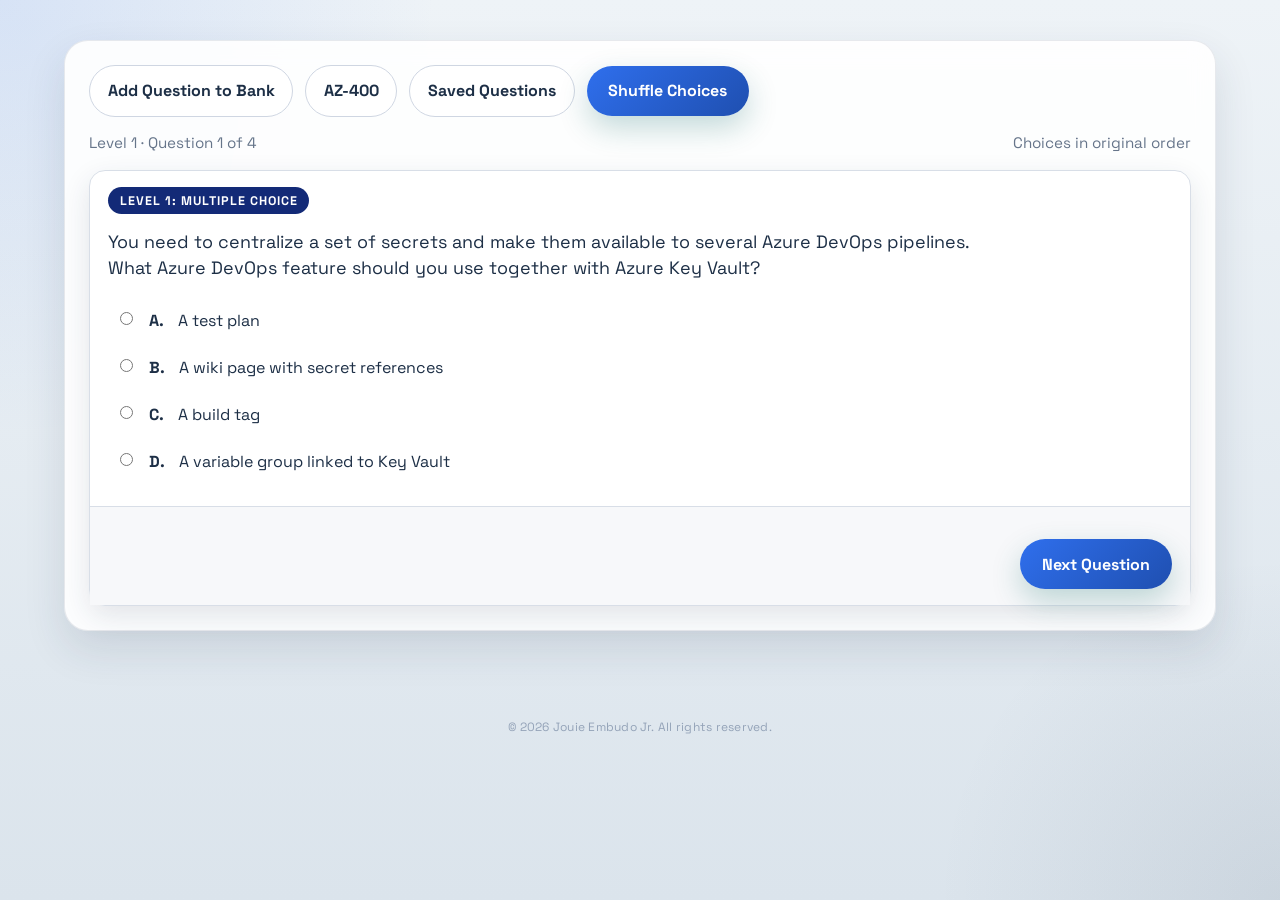
==== commit 85af5cb0: "feat: hide retry button based on practice mode and update question count display Co-authored-by: Cop" ====
--- a/index.html
+++ b/index.html
@@ -41,7 +41,7 @@
             <button id="prevQuestionButton" class="prev-button" type="button" aria-label="Go to previous question" hidden>
               &#8592; Previous
             </button>
-            <button id="retryButton" class="retry-button" type="button" title="Reset this question and try again">
+            <button id="retryButton" class="retry-button" type="button" title="Reset this question and try again" hidden>
               <span class="retry-icon" aria-hidden="true">&#8635;</span> Retry
             </button>
           </div>
--- a/styles.css
+++ b/styles.css
@@ -33,6 +33,16 @@
  *   {   
      b o x - s i z i n g :   b o r d e r - b o x ; + 
+ } + 
+ + 
+ / *   E n s u r e   [ h i d d e n ]   a l w a y s   w i n s   o v e r   c o m p o n e n t   d i s p l a y   r u l e s   * / + 
+ [ h i d d e n ]   { + 
+     d i s p l a y :   n o n e   ! i m p o r t a n t ;   
  }   
@@ -3237,11 +3247,11 @@
  
      m i n - w i d t h :   0 ;   
-     w h i t e - s p a c e :   n o w r a p ; - 
-     o v e r f l o w :   h i d d e n ; - 
-     t e x t - o v e r f l o w :   e l l i p s i s ; +     w h i t e - s p a c e :   p r e - w r a p ; + 
+     o v e r f l o w - w r a p :   b r e a k - w o r d ; + 
+     w o r d - b r e a k :   b r e a k - w o r d ;   
  }   
@@ -3277,7 +3287,7 @@
  
      t e x t - a l i g n :   c e n t e r ;   
-     w h i t e - s p a c e :   n o r m a l ; +     w h i t e - s p a c e :   p r e - w r a p ;   
      o v e r f l o w - w r a p :   b r e a k - w o r d ;   
@@ -3295,17 +3305,23 @@
  
      g a p :   0 . 4 r e m ;   
-     a l i g n - i t e m s :   c e n t e r ; - 
- } - 
- - 
- . b l a n k - s e n t e n c e - w i t h - s i d e   i n p u t [ t y p e = " t e x t " ]   { +     a l i g n - i t e m s :   f l e x - s t a r t ; + 
+ } + 
+ + 
+ . b l a n k - s e n t e n c e - w i t h - s i d e   t e x t a r e a   {   
      f l e x :   1 ;   
      m i n - w i d t h :   0 ; + 
+     r e s i z e :   v e r t i c a l ; + 
+     o v e r f l o w - x :   a u t o ; + 
+     w h i t e - s p a c e :   p r e ;   
  }   
@@ -3959,9 +3975,9 @@
  
  . r a n g e - b u t t o n - - p r a c t i c e   {   
-     b o r d e r - c o l o r :   # 7 c 3 a e d ; - 
-     c o l o r :   # 7 c 3 a e d ; +     b o r d e r - c o l o r :   # f 9 7 3 1 6 ; + 
+     c o l o r :   # f 9 7 3 1 6 ;   
  }   
@@ -3969,7 +3985,7 @@
  
  . r a n g e - b u t t o n - - p r a c t i c e : h o v e r   {   
-     b a c k g r o u n d :   # 7 c 3 a e d ; +     b a c k g r o u n d :   # f 9 7 3 1 6 ;   
      c o l o r :   # f f f f f f ;   
@@ -4235,351 +4251,914 @@
  
    
- 
- / *    % %  L e v e l   3   E d i t   �   T w o - C o l u m n   S p l i t    % % % % % % % % % % % % % % % % % % % % % % %  * / 
- . e d i t - l 3 - s p l i t   { 
-     d i s p l a y :   g r i d ; 
-     g r i d - t e m p l a t e - c o l u m n s :   m i n m a x ( 0 ,   1 f r )   3 6 0 p x ; 
-     g a p :   1 . 2 5 r e m ; 
-     a l i g n - i t e m s :   s t a r t ; 
- } 
- 
- @ m e d i a   ( m a x - w i d t h :   9 0 0 p x )   { 
-     . e d i t - l 3 - s p l i t   { 
-         g r i d - t e m p l a t e - c o l u m n s :   1 f r ; 
-     } 
- } 
- 
- . e d i t - l 3 - f o r m - c o l   { 
-     m i n - w i d t h :   0 ; 
- } 
- 
- . e d i t - l 3 - p r e v i e w - c o l   { 
-     p o s i t i o n :   s t i c k y ; 
-     t o p :   1 r e m ; 
- } 
- 
- / *    % %  L e v e l   3   P r e v i e w   P a n e l    % % % % % % % % % % % % % % % % % % % % % % % % % % % % % % % % % % %  * / 
- . l 3 - p r e v i e w - p a n e l   { 
-     b o r d e r :   1 p x   s o l i d   v a r ( - - c a r d - b o r d e r ) ; 
-     b o r d e r - r a d i u s :   0 . 8 7 5 r e m ; 
-     b a c k g r o u n d :   w h i t e ; 
-     p a d d i n g :   1 . 1 r e m   1 . 1 5 r e m   1 . 2 5 r e m ; 
-     b o x - s h a d o w :   0   4 p x   1 4 p x   r g b a ( 3 0 ,   4 8 ,   7 3 ,   0 . 0 8 ) ; 
- } 
- 
- . l 3 - p r e v i e w - h e a d e r   { 
-     d i s p l a y :   f l e x ; 
-     a l i g n - i t e m s :   b a s e l i n e ; 
-     j u s t i f y - c o n t e n t :   s p a c e - b e t w e e n ; 
-     g a p :   0 . 5 r e m ; 
-     m a r g i n - b o t t o m :   0 . 6 5 r e m ; 
-     p a d d i n g - b o t t o m :   0 . 5 5 r e m ; 
-     b o r d e r - b o t t o m :   1 p x   s o l i d   v a r ( - - c a r d - b o r d e r ) ; 
- } 
- 
- . l 3 - p r e v i e w - t i t l e   { 
-     f o n t - s i z e :   0 . 7 8 r e m ; 
-     f o n t - w e i g h t :   7 0 0 ; 
-     l e t t e r - s p a c i n g :   0 . 0 7 e m ; 
-     t e x t - t r a n s f o r m :   u p p e r c a s e ; 
-     c o l o r :   v a r ( - - a c c e n t - d a r k ) ; 
- } 
- 
- . l 3 - p r e v i e w - h i n t   { 
-     f o n t - s i z e :   0 . 7 4 r e m ; 
-     c o l o r :   v a r ( - - t e x t - m u t e d ) ; 
-     f o n t - s t y l e :   i t a l i c ; 
- } 
- 
- . l 3 - p r e v i e w - p r o m p t   { 
-     m a r g i n - b o t t o m :   0 . 8 5 r e m ; 
-     f o n t - s i z e :   0 . 9 7 r e m ; 
-     l i n e - h e i g h t :   1 . 5 ; 
-     c o l o r :   v a r ( - - t e x t - m a i n ) ; 
-     w h i t e - s p a c e :   p r e - l i n e ; 
-     m i n - h e i g h t :   1 . 4 r e m ; 
- } 
- 
- . l 3 - p r e v i e w - p r o m p t . l 3 - p r e v i e w - e m p t y   { 
-     c o l o r :   v a r ( - - t e x t - m u t e d ) ; 
-     f o n t - s t y l e :   i t a l i c ; 
- } 
- 
- . l 3 - p r e v i e w - b l a n k s   { 
-     d i s p l a y :   f l e x ; 
-     f l e x - d i r e c t i o n :   c o l u m n ; 
-     g a p :   0 . 5 5 r e m ; 
- } 
- 
- / *    % %  P r e v i e w   B l a n k   G r o u p    % % % % % % % % % % % % % % % % % % % % % % % % % % % % % % % % % % % % % %  * / 
- . p r e v - b l a n k - g r o u p   { 
-     d i s p l a y :   f l e x ; 
-     f l e x - d i r e c t i o n :   c o l u m n ; 
-     g a p :   0 . 3 r e m ; 
- } 
- 
- / *    % %  P r e v i e w   B l a n k   R o w   ( h o r i z o n t a l   l a y o u t )    % % % % % % % % % % % % % % % % % % % %  * / 
- . p r e v - b l a n k - r o w   { 
-     d i s p l a y :   f l e x ; 
-     a l i g n - i t e m s :   c e n t e r ; 
-     g a p :   0 . 3 5 r e m ; 
- } 
- 
- / *    % %  H o r i z o n t a l   D r o p   Z o n e s    % % % % % % % % % % % % % % % % % % % % % % % % % % % % % % % % % % % %  * / 
- . p r e v - d r o p - z o n e   { 
-     f l e x :   1 ; 
-     m i n - h e i g h t :   2 . 2 5 r e m ; 
-     b o r d e r :   2 p x   d a s h e d   t r a n s p a r e n t ; 
-     b o r d e r - r a d i u s :   0 . 5 r e m ; 
-     d i s p l a y :   f l e x ; 
-     a l i g n - i t e m s :   c e n t e r ; 
-     p a d d i n g :   0 . 2 r e m   0 . 3 5 r e m ; 
-     t r a n s i t i o n :   b o r d e r - c o l o r   1 2 0 m s   e a s e ,   b a c k g r o u n d - c o l o r   1 2 0 m s   e a s e ; 
- } 
- 
- . p r e v - d r o p - z o n e - - l e f t   { 
-     j u s t i f y - c o n t e n t :   f l e x - e n d ; 
- } 
- 
- . p r e v - d r o p - z o n e - - r i g h t   { 
-     j u s t i f y - c o n t e n t :   f l e x - s t a r t ; 
- } 
- 
- . p r e v - d r o p - z o n e . i s - d r a g - o v e r   { 
-     b o r d e r - c o l o r :   v a r ( - - a c c e n t ) ; 
-     b a c k g r o u n d :   r g b a ( 4 7 ,   1 1 1 ,   2 3 7 ,   0 . 0 7 ) ; 
- } 
- 
- / *    % %  S e n t e n c e   E l e m e n t   ( d r a g g a b l e )    % % % % % % % % % % % % % % % % % % % % % % % % % % % % %  * / 
- . p r e v - s e n t e n c e   { 
-     d i s p l a y :   i n l i n e - f l e x ; 
-     a l i g n - i t e m s :   c e n t e r ; 
-     g a p :   0 . 3 r e m ; 
-     c u r s o r :   g r a b ; 
-     p a d d i n g :   0 . 2 8 r e m   0 . 5 5 r e m ; 
-     b o r d e r :   1 . 5 p x   d a s h e d   # a d c 3 f 7 ; 
-     b o r d e r - r a d i u s :   0 . 4 r e m ; 
-     b a c k g r o u n d :   # f 0 f 5 f f ; 
-     f o n t - s i z e :   0 . 8 6 r e m ; 
-     c o l o r :   v a r ( - - t e x t - m a i n ) ; 
-     u s e r - s e l e c t :   n o n e ; 
-     w h i t e - s p a c e :   n o w r a p ; 
-     m a x - w i d t h :   1 0 0 % ; 
-     o v e r f l o w :   h i d d e n ; 
-     t e x t - o v e r f l o w :   e l l i p s i s ; 
-     t r a n s i t i o n :   b o r d e r - c o l o r   1 2 0 m s   e a s e ,   b a c k g r o u n d - c o l o r   1 2 0 m s   e a s e ,   o p a c i t y   1 2 0 m s   e a s e ; 
- } 
- 
- . p r e v - s e n t e n c e : : b e f o r e   { 
-     c o n t e n t :   " \ 2 8 0 7 " ; 
-     c o l o r :   # a d c 3 f 7 ; 
-     f o n t - s i z e :   0 . 8 r e m ; 
-     f l e x - s h r i n k :   0 ; 
- } 
- 
- . p r e v - s e n t e n c e : a c t i v e   { 
-     c u r s o r :   g r a b b i n g ; 
- } 
- 
- . p r e v - s e n t e n c e . i s - d r a g g i n g   { 
-     o p a c i t y :   0 . 3 5 ; 
- } 
- 
- / *    % %  P r e v i e w   B l a n k   T r i g g e r   ( s t a t i c   d r o p d o w n )    % % % % % % % % % % % % % % % % % %  * / 
- . p r e v - b l a n k - t r i g g e r   { 
-     f l e x :   0   0   a u t o ; 
-     d i s p l a y :   i n l i n e - f l e x ; 
-     a l i g n - i t e m s :   c e n t e r ; 
-     g a p :   0 . 3 r e m ; 
-     p a d d i n g :   0 . 3 8 r e m   0 . 7 r e m ; 
-     b o r d e r :   1 . 5 p x   s o l i d   # c f d 6 e 2 ; 
-     b o r d e r - r a d i u s :   0 . 5 r e m ; 
-     b a c k g r o u n d :   w h i t e ; 
-     f o n t - s i z e :   0 . 8 6 r e m ; 
-     f o n t - w e i g h t :   5 0 0 ; 
-     c o l o r :   v a r ( - - t e x t - m u t e d ) ; 
-     w h i t e - s p a c e :   n o w r a p ; 
-     b o x - s h a d o w :   0   1 p x   3 p x   r g b a ( 3 0 ,   4 8 ,   7 3 ,   0 . 0 7 ) ; 
-     p o i n t e r - e v e n t s :   n o n e ; 
- } 
- 
- . p r e v - b l a n k - t r i g g e r - a r r o w   { 
-     f o n t - s i z e :   0 . 6 8 r e m ; 
-     c o l o r :   # 9 a b 0 d 4 ; 
- } 
- 
- / *    % %  V e r t i c a l   S e n t e n c e   ( a b o v e / b e l o w   t h e   r o w )    % % % % % % % % % % % % % % % % % %  * / 
- . p r e v - v s e n t e n c e   { 
-     d i s p l a y :   f l e x ; 
-     a l i g n - i t e m s :   c e n t e r ; 
-     g a p :   0 . 3 r e m ; 
-     p a d d i n g :   0 . 2 8 r e m   0 . 6 r e m ; 
-     b o r d e r :   1 . 5 p x   d a s h e d   # a d c 3 f 7 ; 
-     b o r d e r - r a d i u s :   0 . 4 r e m ; 
-     b a c k g r o u n d :   # f 0 f 5 f f ; 
-     f o n t - s i z e :   0 . 8 4 r e m ; 
-     c o l o r :   v a r ( - - t e x t - m a i n ) ; 
-     c u r s o r :   g r a b ; 
-     u s e r - s e l e c t :   n o n e ; 
-     t r a n s i t i o n :   b o r d e r - c o l o r   1 2 0 m s   e a s e ,   b a c k g r o u n d - c o l o r   1 2 0 m s   e a s e ,   o p a c i t y   1 2 0 m s   e a s e ; 
- } 
- 
- . p r e v - v s e n t e n c e : : b e f o r e   { 
-     c o n t e n t :   " \ 2 8 0 7 " ; 
-     c o l o r :   # a d c 3 f 7 ; 
-     f o n t - s i z e :   0 . 8 r e m ; 
-     f l e x - s h r i n k :   0 ; 
- } 
- 
- . p r e v - v s e n t e n c e : a c t i v e   { 
-     c u r s o r :   g r a b b i n g ; 
- } 
- 
- . p r e v - v s e n t e n c e . i s - d r a g g i n g   { 
-     o p a c i t y :   0 . 3 5 ; 
- } 
- 
- / *    % %  V e r t i c a l   D r o p   Z o n e s    % % % % % % % % % % % % % % % % % % % % % % % % % % % % % % % % % % % % % %  * / 
- . p r e v - v d r o p   { 
-     d i s p l a y :   f l e x ; 
-     a l i g n - i t e m s :   c e n t e r ; 
-     j u s t i f y - c o n t e n t :   c e n t e r ; 
-     m i n - h e i g h t :   1 . 6 r e m ; 
-     b o r d e r :   2 p x   d a s h e d   t r a n s p a r e n t ; 
-     b o r d e r - r a d i u s :   0 . 4 r e m ; 
-     f o n t - s i z e :   0 . 7 r e m ; 
-     f o n t - w e i g h t :   6 0 0 ; 
-     l e t t e r - s p a c i n g :   0 . 0 4 e m ; 
-     c o l o r :   t r a n s p a r e n t ; 
-     t r a n s i t i o n :   b o r d e r - c o l o r   1 2 0 m s   e a s e ,   b a c k g r o u n d - c o l o r   1 2 0 m s   e a s e ,   c o l o r   1 2 0 m s   e a s e ; 
- } 
- 
- . p r e v - v d r o p . i s - d r a g - o v e r   { 
-     b o r d e r - c o l o r :   v a r ( - - a c c e n t ) ; 
-     b a c k g r o u n d :   r g b a ( 4 7 ,   1 1 1 ,   2 3 7 ,   0 . 0 7 ) ; 
-     c o l o r :   v a r ( - - a c c e n t ) ; 
- } 
- 
- . p r e v - v d r o p - - a b o v e . i s - d r a g - o v e r : : b e f o r e   { 
-     c o n t e n t :   " \ 2 1 9 1   D r o p   a b o v e " ; 
- } 
- 
- . p r e v - v d r o p - - b e l o w . i s - d r a g - o v e r : : b e f o r e   { 
-     c o n t e n t :   " D r o p   b e l o w   \ 2 1 9 3 " ; 
- } 
- / *    % %  L e v e l   3   B l a n k   A r r a n g e m e n t :   H o r i z o n t a l   ( s i d e   b y   s i d e )    % %  * / 
- . q - b l a n k s - s e c t i o n - - h o r i z o n t a l   { 
-     f l e x - d i r e c t i o n :   r o w ; 
-     f l e x - w r a p :   w r a p ; 
-     j u s t i f y - c o n t e n t :   c e n t e r ; 
-     a l i g n - i t e m s :   f l e x - s t a r t ; 
-     g a p :   0 . 7 5 r e m   1 . 2 5 r e m ; 
- } 
- 
- . q - b l a n k s - s e c t i o n - - h o r i z o n t a l   . q - b l a n k - r o w   { 
-     / *   e a c h   r o w   i s   a l r e a d y   i n l i n e - f l e x ;   n o   c h a n g e   n e e d e d   * / 
- } 
- 
- . q - b l a n k s - s e c t i o n - - h o r i z o n t a l   . q - b l a n k - g r o u p   { 
-     / *   k e e p   t h e   g r o u p ' s   o w n   c o l u m n   d i r e c t i o n   ( v S e n t e n c e   a b o v e / b e l o w   s t i l l   w o r k s )   * / 
-     a l i g n - i t e m s :   c e n t e r ; 
- } 
- 
- / *    % %  L e v e l   3   B l a n k   A r r a n g e m e n t :   D i a g o n a l   ( i n d e n t e d   s t e p s )    % %  * / 
- . q - b l a n k s - s e c t i o n - - d i a g o n a l   { 
-     a l i g n - i t e m s :   f l e x - s t a r t ; 
-     g a p :   0 . 5 5 r e m ; 
- } 
- 
- . q - b l a n k s - s e c t i o n - - d i a g o n a l   >   * : n t h - c h i l d ( 1 )   {   m a r g i n - l e f t :   0 ;   } 
- . q - b l a n k s - s e c t i o n - - d i a g o n a l   >   * : n t h - c h i l d ( 2 )   {   m a r g i n - l e f t :   2 . 2 5 r e m ;   } 
- . q - b l a n k s - s e c t i o n - - d i a g o n a l   >   * : n t h - c h i l d ( 3 )   {   m a r g i n - l e f t :   4 . 5 r e m ;   } 
- 
- / *    % %  P r e v i e w :   h o r i z o n t a l   b l a n k s    % % % % % % % % % % % % % % % % % % % % % % % % % % % %  * / 
- . l 3 - p r e v i e w - b l a n k s - - h o r i z o n t a l   { 
-     f l e x - d i r e c t i o n :   r o w ; 
-     f l e x - w r a p :   w r a p ; 
-     a l i g n - i t e m s :   f l e x - s t a r t ; 
-     g a p :   0 . 5 5 r e m   1 r e m ; 
- } 
- 
- . l 3 - p r e v i e w - b l a n k s - - h o r i z o n t a l   . p r e v - b l a n k - g r o u p , 
- . l 3 - p r e v i e w - b l a n k s - - h o r i z o n t a l   . p r e v - b l a n k - r o w   { 
-     f l e x - s h r i n k :   0 ; 
- } 
- 
- / *    % %  P r e v i e w :   d i a g o n a l   b l a n k s    % % % % % % % % % % % % % % % % % % % % % % % % % % % % % %  * / 
- . l 3 - p r e v i e w - b l a n k s - - d i a g o n a l   { 
-     a l i g n - i t e m s :   f l e x - s t a r t ; 
-     g a p :   0 . 4 5 r e m ; 
- } 
- 
- . l 3 - p r e v i e w - b l a n k s - - d i a g o n a l   >   * : n t h - c h i l d ( 1 )   {   m a r g i n - l e f t :   0 ;   } 
- . l 3 - p r e v i e w - b l a n k s - - d i a g o n a l   >   * : n t h - c h i l d ( 2 )   {   m a r g i n - l e f t :   1 . 7 5 r e m ;   } 
- . l 3 - p r e v i e w - b l a n k s - - d i a g o n a l   >   * : n t h - c h i l d ( 3 )   {   m a r g i n - l e f t :   3 . 5 r e m ;   } 
- / *    % %  E d i t   p a g e :   w i d e r   p a n e l    % % % % % % % % % % % % % % % % % % % % % % % % % % % % % % % % %  * / 
- . p a n e l - - w i d e   { 
-     w i d t h :   m i n ( 1 0 0 % ,   9 2 r e m ) ; 
- } 
- 
- / *    % %  L e v e l   3   e d i t :   w i d e r   s p l i t   +   b i g g e r   p r e v i e w   c o l    % % % % % % %  * / 
- . p a n e l - - w i d e   . e d i t - l 3 - s p l i t   { 
-     g r i d - t e m p l a t e - c o l u m n s :   m i n m a x ( 0 ,   1 f r )   4 4 0 p x ; 
- } 
- 
- @ m e d i a   ( m a x - w i d t h :   1 0 0 0 p x )   { 
-     . p a n e l - - w i d e   . e d i t - l 3 - s p l i t   { 
-         g r i d - t e m p l a t e - c o l u m n s :   1 f r ; 
-     } 
- } 
- 
- / *    % %  L e v e l   3   b l a n k   f i e l d s e t :   t a l l   t w o - c o l u m n   l a y o u t    % % % % % % %  * / 
- / *   L e f t   c o l :   c h o i c e s   t e x t a r e a   ( s p a n s   f u l l   h e i g h t )                           * / 
- / *   R i g h t   c o l :   a n s w e r   i n p u t   +   t w o   s e n t e n c e   i n p u t s   s t a c k e d             * / 
- . f o r m - g r i d - - l 3 - b l a n k   { 
-     d i s p l a y :   g r i d ; 
-     g r i d - t e m p l a t e - c o l u m n s :   1 f r   1 f r ; 
-     g r i d - t e m p l a t e - r o w s :   1 f r ; 
-     g a p :   0 . 9 5 r e m ; 
-     a l i g n - i t e m s :   s t r e t c h ; 
- } 
- 
- . f o r m - g r i d - - l 3 - b l a n k   . l 3 - c h o i c e s - f i e l d   { 
-     g r i d - c o l u m n :   1 ; 
-     g r i d - r o w :   1 ; 
-     d i s p l a y :   f l e x ; 
-     f l e x - d i r e c t i o n :   c o l u m n ; 
-     g a p :   0 . 4 5 r e m ; 
- } 
- 
- / *   M a k e   t h e   c h o i c e s   t e x t a r e a   f i l l   t h e   f u l l   c o l u m n   h e i g h t   * / 
- . f o r m - g r i d - - l 3 - b l a n k   . l 3 - c h o i c e s - f i e l d   t e x t a r e a   { 
-     f l e x :   1 ; 
-     r e s i z e :   v e r t i c a l ; 
- } 
- 
- . f o r m - g r i d - - l 3 - b l a n k   . l 3 - r i g h t - s t a c k   { 
-     g r i d - c o l u m n :   2 ; 
-     g r i d - r o w :   1 ; 
-     d i s p l a y :   f l e x ; 
-     f l e x - d i r e c t i o n :   c o l u m n ; 
-     g a p :   0 . 8 5 r e m ; 
- } 
- 
- / *   E n s u r e   s e n t e n c e   i n p u t s   a n d   t o g g l e   r o w s   s t a y   c o m p a c t   * / 
- . f o r m - g r i d - - l 3 - b l a n k   . l 3 - r i g h t - s t a c k   . b l a n k - s e n t e n c e - w i t h - s i d e   { 
-     f l e x - w r a p :   w r a p ; 
- } 
- 
- @ m e d i a   ( m a x - w i d t h :   6 8 0 p x )   { 
-     . f o r m - g r i d - - l 3 - b l a n k   { 
-         g r i d - t e m p l a t e - c o l u m n s :   1 f r ; 
-     } 
- 
-     . f o r m - g r i d - - l 3 - b l a n k   . l 3 - c h o i c e s - f i e l d , 
-     . f o r m - g r i d - - l 3 - b l a n k   . l 3 - r i g h t - s t a c k   { 
-         g r i d - c o l u m n :   1 ; 
-         g r i d - r o w :   a u t o ; 
-     } 
- } + + 
+ / *    % %  L e v e l   3   E d i t   �   T w o - C o l u m n   S p l i t    % % % % % % % % % % % % % % % % % % % % % % %  * / + 
+ . e d i t - l 3 - s p l i t   { + 
+     d i s p l a y :   g r i d ; + 
+     g r i d - t e m p l a t e - c o l u m n s :   m i n m a x ( 0 ,   1 f r )   3 6 0 p x ; + 
+     g a p :   1 . 2 5 r e m ; + 
+     a l i g n - i t e m s :   s t a r t ; + 
+ } + 
+ + 
+ @ m e d i a   ( m a x - w i d t h :   9 0 0 p x )   { + 
+     . e d i t - l 3 - s p l i t   { + 
+         g r i d - t e m p l a t e - c o l u m n s :   1 f r ; + 
+     } + 
+ } + 
+ + 
+ . e d i t - l 3 - f o r m - c o l   { + 
+     m i n - w i d t h :   0 ; + 
+ } + 
+ + 
+ . e d i t - l 3 - p r e v i e w - c o l   { + 
+     p o s i t i o n :   s t i c k y ; + 
+     t o p :   1 r e m ; + 
+ } + 
+ + 
+ / *    % %  L e v e l   3   P r e v i e w   P a n e l    % % % % % % % % % % % % % % % % % % % % % % % % % % % % % % % % % % %  * / + 
+ . l 3 - p r e v i e w - p a n e l   { + 
+     b o r d e r :   1 p x   s o l i d   v a r ( - - c a r d - b o r d e r ) ; + 
+     b o r d e r - r a d i u s :   0 . 8 7 5 r e m ; + 
+     b a c k g r o u n d :   w h i t e ; + 
+     p a d d i n g :   1 . 1 r e m   1 . 1 5 r e m   1 . 2 5 r e m ; + 
+     b o x - s h a d o w :   0   4 p x   1 4 p x   r g b a ( 3 0 ,   4 8 ,   7 3 ,   0 . 0 8 ) ; + 
+ } + 
+ + 
+ . l 3 - p r e v i e w - h e a d e r   { + 
+     d i s p l a y :   f l e x ; + 
+     a l i g n - i t e m s :   b a s e l i n e ; + 
+     j u s t i f y - c o n t e n t :   s p a c e - b e t w e e n ; + 
+     g a p :   0 . 5 r e m ; + 
+     m a r g i n - b o t t o m :   0 . 6 5 r e m ; + 
+     p a d d i n g - b o t t o m :   0 . 5 5 r e m ; + 
+     b o r d e r - b o t t o m :   1 p x   s o l i d   v a r ( - - c a r d - b o r d e r ) ; + 
+ } + 
+ + 
+ . l 3 - p r e v i e w - t i t l e   { + 
+     f o n t - s i z e :   0 . 7 8 r e m ; + 
+     f o n t - w e i g h t :   7 0 0 ; + 
+     l e t t e r - s p a c i n g :   0 . 0 7 e m ; + 
+     t e x t - t r a n s f o r m :   u p p e r c a s e ; + 
+     c o l o r :   v a r ( - - a c c e n t - d a r k ) ; + 
+ } + 
+ + 
+ . l 3 - p r e v i e w - h i n t   { + 
+     f o n t - s i z e :   0 . 7 4 r e m ; + 
+     c o l o r :   v a r ( - - t e x t - m u t e d ) ; + 
+     f o n t - s t y l e :   i t a l i c ; + 
+ } + 
+ + 
+ . l 3 - p r e v i e w - p r o m p t   { + 
+     m a r g i n - b o t t o m :   0 . 8 5 r e m ; + 
+     f o n t - s i z e :   0 . 9 7 r e m ; + 
+     l i n e - h e i g h t :   1 . 5 ; + 
+     c o l o r :   v a r ( - - t e x t - m a i n ) ; + 
+     w h i t e - s p a c e :   p r e - l i n e ; + 
+     m i n - h e i g h t :   1 . 4 r e m ; + 
+ } + 
+ + 
+ . l 3 - p r e v i e w - p r o m p t . l 3 - p r e v i e w - e m p t y   { + 
+     c o l o r :   v a r ( - - t e x t - m u t e d ) ; + 
+     f o n t - s t y l e :   i t a l i c ; + 
+ } + 
+ + 
+ . l 3 - p r e v i e w - b l a n k s   { + 
+     d i s p l a y :   f l e x ; + 
+     f l e x - d i r e c t i o n :   c o l u m n ; + 
+     g a p :   0 . 5 5 r e m ; + 
+ } + 
+ + 
+ / *    % %  P r e v i e w   B l a n k   G r o u p    % % % % % % % % % % % % % % % % % % % % % % % % % % % % % % % % % % % % % %  * / + 
+ . p r e v - b l a n k - g r o u p   { + 
+     d i s p l a y :   f l e x ; + 
+     f l e x - d i r e c t i o n :   c o l u m n ; + 
+     g a p :   0 . 3 r e m ; + 
+ } + 
+ + 
+ / *    % %  P r e v i e w   B l a n k   R o w   ( h o r i z o n t a l   l a y o u t )    % % % % % % % % % % % % % % % % % % % %  * / + 
+ . p r e v - b l a n k - r o w   { + 
+     d i s p l a y :   f l e x ; + 
+     a l i g n - i t e m s :   c e n t e r ; + 
+     g a p :   0 . 3 5 r e m ; + 
+ } + 
+ + 
+ / *    % %  H o r i z o n t a l   D r o p   Z o n e s    % % % % % % % % % % % % % % % % % % % % % % % % % % % % % % % % % % % %  * / + 
+ . p r e v - d r o p - z o n e   { + 
+     f l e x :   1 ; + 
+     m i n - h e i g h t :   2 . 2 5 r e m ; + 
+     b o r d e r :   2 p x   d a s h e d   t r a n s p a r e n t ; + 
+     b o r d e r - r a d i u s :   0 . 5 r e m ; + 
+     d i s p l a y :   f l e x ; + 
+     a l i g n - i t e m s :   c e n t e r ; + 
+     p a d d i n g :   0 . 2 r e m   0 . 3 5 r e m ; + 
+     t r a n s i t i o n :   b o r d e r - c o l o r   1 2 0 m s   e a s e ,   b a c k g r o u n d - c o l o r   1 2 0 m s   e a s e ; + 
+ } + 
+ + 
+ . p r e v - d r o p - z o n e - - l e f t   { + 
+     j u s t i f y - c o n t e n t :   f l e x - e n d ; + 
+ } + 
+ + 
+ . p r e v - d r o p - z o n e - - r i g h t   { + 
+     j u s t i f y - c o n t e n t :   f l e x - s t a r t ; + 
+ } + 
+ + 
+ . p r e v - d r o p - z o n e . i s - d r a g - o v e r   { + 
+     b o r d e r - c o l o r :   v a r ( - - a c c e n t ) ; + 
+     b a c k g r o u n d :   r g b a ( 4 7 ,   1 1 1 ,   2 3 7 ,   0 . 0 7 ) ; + 
+ } + 
+ + 
+ / *    % %  S e n t e n c e   E l e m e n t   ( d r a g g a b l e )    % % % % % % % % % % % % % % % % % % % % % % % % % % % % %  * / + 
+ . p r e v - s e n t e n c e   { + 
+     d i s p l a y :   i n l i n e - f l e x ; + 
+     a l i g n - i t e m s :   f l e x - s t a r t ; + 
+     g a p :   0 . 3 r e m ; + 
+     c u r s o r :   g r a b ; + 
+     p a d d i n g :   0 . 2 8 r e m   0 . 5 5 r e m ; + 
+     b o r d e r :   1 . 5 p x   d a s h e d   # a d c 3 f 7 ; + 
+     b o r d e r - r a d i u s :   0 . 4 r e m ; + 
+     b a c k g r o u n d :   # f 0 f 5 f f ; + 
+     f o n t - s i z e :   0 . 8 6 r e m ; + 
+     c o l o r :   v a r ( - - t e x t - m a i n ) ; + 
+     u s e r - s e l e c t :   n o n e ; + 
+     w h i t e - s p a c e :   p r e - w r a p ; + 
+     w o r d - b r e a k :   b r e a k - w o r d ; + 
+     o v e r f l o w - w r a p :   b r e a k - w o r d ; + 
+     m a x - w i d t h :   1 0 0 % ; + 
+     t r a n s i t i o n :   b o r d e r - c o l o r   1 2 0 m s   e a s e ,   b a c k g r o u n d - c o l o r   1 2 0 m s   e a s e ,   o p a c i t y   1 2 0 m s   e a s e ; + 
+ } + 
+ + 
+ . p r e v - s e n t e n c e : : b e f o r e   { + 
+     c o n t e n t :   " \ 2 8 0 7 " ; + 
+     c o l o r :   # a d c 3 f 7 ; + 
+     f o n t - s i z e :   0 . 8 r e m ; + 
+     f l e x - s h r i n k :   0 ; + 
+ } + 
+ + 
+ . p r e v - s e n t e n c e : a c t i v e   { + 
+     c u r s o r :   g r a b b i n g ; + 
+ } + 
+ + 
+ . p r e v - s e n t e n c e . i s - d r a g g i n g   { + 
+     o p a c i t y :   0 . 3 5 ; + 
+ } + 
+ + 
+ / *    % %  P r e v i e w   B l a n k   T r i g g e r   ( s t a t i c   d r o p d o w n )    % % % % % % % % % % % % % % % % % %  * / + 
+ . p r e v - b l a n k - t r i g g e r   { + 
+     f l e x :   0   0   a u t o ; + 
+     d i s p l a y :   i n l i n e - f l e x ; + 
+     a l i g n - i t e m s :   c e n t e r ; + 
+     g a p :   0 . 3 r e m ; + 
+     p a d d i n g :   0 . 3 8 r e m   0 . 7 r e m ; + 
+     b o r d e r :   1 . 5 p x   s o l i d   # c f d 6 e 2 ; + 
+     b o r d e r - r a d i u s :   0 . 5 r e m ; + 
+     b a c k g r o u n d :   w h i t e ; + 
+     f o n t - s i z e :   0 . 8 6 r e m ; + 
+     f o n t - w e i g h t :   5 0 0 ; + 
+     c o l o r :   v a r ( - - t e x t - m u t e d ) ; + 
+     w h i t e - s p a c e :   n o w r a p ; + 
+     b o x - s h a d o w :   0   1 p x   3 p x   r g b a ( 3 0 ,   4 8 ,   7 3 ,   0 . 0 7 ) ; + 
+     p o i n t e r - e v e n t s :   n o n e ; + 
+ } + 
+ + 
+ . p r e v - b l a n k - t r i g g e r - a r r o w   { + 
+     f o n t - s i z e :   0 . 6 8 r e m ; + 
+     c o l o r :   # 9 a b 0 d 4 ; + 
+ } + 
+ + 
+ / *    % %  V e r t i c a l   S e n t e n c e   ( a b o v e / b e l o w   t h e   r o w )    % % % % % % % % % % % % % % % % % %  * / + 
+ . p r e v - v s e n t e n c e   { + 
+     d i s p l a y :   f l e x ; + 
+     a l i g n - i t e m s :   f l e x - s t a r t ; + 
+     g a p :   0 . 3 r e m ; + 
+     p a d d i n g :   0 . 2 8 r e m   0 . 6 r e m ; + 
+     b o r d e r :   1 . 5 p x   d a s h e d   # a d c 3 f 7 ; + 
+     b o r d e r - r a d i u s :   0 . 4 r e m ; + 
+     b a c k g r o u n d :   # f 0 f 5 f f ; + 
+     f o n t - s i z e :   0 . 8 4 r e m ; + 
+     c o l o r :   v a r ( - - t e x t - m a i n ) ; + 
+     c u r s o r :   g r a b ; + 
+     u s e r - s e l e c t :   n o n e ; + 
+     w h i t e - s p a c e :   p r e - w r a p ; + 
+     w o r d - b r e a k :   b r e a k - w o r d ; + 
+     o v e r f l o w - w r a p :   b r e a k - w o r d ; + 
+     t r a n s i t i o n :   b o r d e r - c o l o r   1 2 0 m s   e a s e ,   b a c k g r o u n d - c o l o r   1 2 0 m s   e a s e ,   o p a c i t y   1 2 0 m s   e a s e ; + 
+ } + 
+ + 
+ . p r e v - v s e n t e n c e : : b e f o r e   { + 
+     c o n t e n t :   " \ 2 8 0 7 " ; + 
+     c o l o r :   # a d c 3 f 7 ; + 
+     f o n t - s i z e :   0 . 8 r e m ; + 
+     f l e x - s h r i n k :   0 ; + 
+ } + 
+ + 
+ . p r e v - v s e n t e n c e : a c t i v e   { + 
+     c u r s o r :   g r a b b i n g ; + 
+ } + 
+ + 
+ . p r e v - v s e n t e n c e . i s - d r a g g i n g   { + 
+     o p a c i t y :   0 . 3 5 ; + 
+ } + 
+ + 
+ / *    % %  V e r t i c a l   D r o p   Z o n e s    % % % % % % % % % % % % % % % % % % % % % % % % % % % % % % % % % % % % % %  * / + 
+ . p r e v - v d r o p   { + 
+     d i s p l a y :   f l e x ; + 
+     a l i g n - i t e m s :   c e n t e r ; + 
+     j u s t i f y - c o n t e n t :   c e n t e r ; + 
+     m i n - h e i g h t :   1 . 6 r e m ; + 
+     b o r d e r :   2 p x   d a s h e d   t r a n s p a r e n t ; + 
+     b o r d e r - r a d i u s :   0 . 4 r e m ; + 
+     f o n t - s i z e :   0 . 7 r e m ; + 
+     f o n t - w e i g h t :   6 0 0 ; + 
+     l e t t e r - s p a c i n g :   0 . 0 4 e m ; + 
+     c o l o r :   t r a n s p a r e n t ; + 
+     t r a n s i t i o n :   b o r d e r - c o l o r   1 2 0 m s   e a s e ,   b a c k g r o u n d - c o l o r   1 2 0 m s   e a s e ,   c o l o r   1 2 0 m s   e a s e ; + 
+ } + 
+ + 
+ . p r e v - v d r o p . i s - d r a g - o v e r   { + 
+     b o r d e r - c o l o r :   v a r ( - - a c c e n t ) ; + 
+     b a c k g r o u n d :   r g b a ( 4 7 ,   1 1 1 ,   2 3 7 ,   0 . 0 7 ) ; + 
+     c o l o r :   v a r ( - - a c c e n t ) ; + 
+ } + 
+ + 
+ . p r e v - v d r o p - - a b o v e . i s - d r a g - o v e r : : b e f o r e   { + 
+     c o n t e n t :   " \ 2 1 9 1   D r o p   a b o v e " ; + 
+ } + 
+ + 
+ . p r e v - v d r o p - - b e l o w . i s - d r a g - o v e r : : b e f o r e   { + 
+     c o n t e n t :   " D r o p   b e l o w   \ 2 1 9 3 " ; + 
+ } + 
+ / *    % %  L e v e l   3   B l a n k   A r r a n g e m e n t :   H o r i z o n t a l   ( s i d e   b y   s i d e )    % %  * / + 
+ . q - b l a n k s - s e c t i o n - - h o r i z o n t a l   { + 
+     f l e x - d i r e c t i o n :   r o w ; + 
+     f l e x - w r a p :   w r a p ; + 
+     j u s t i f y - c o n t e n t :   c e n t e r ; + 
+     a l i g n - i t e m s :   f l e x - s t a r t ; + 
+     g a p :   0 . 7 5 r e m   1 . 2 5 r e m ; + 
+ } + 
+ + 
+ . q - b l a n k s - s e c t i o n - - h o r i z o n t a l   . q - b l a n k - g r o u p   { + 
+     / *   k e e p   t h e   g r o u p ' s   o w n   c o l u m n   d i r e c t i o n   ( v S e n t e n c e   a b o v e / b e l o w   s t i l l   w o r k s )   * / + 
+     a l i g n - i t e m s :   c e n t e r ; + 
+ } + 
+ + 
+ / *    % %  L e v e l   3   B l a n k   A r r a n g e m e n t :   D i a g o n a l   ( i n d e n t e d   s t e p s )    % %  * / + 
+ . q - b l a n k s - s e c t i o n - - d i a g o n a l   { + 
+     a l i g n - i t e m s :   f l e x - s t a r t ; + 
+     g a p :   0 . 5 5 r e m ; + 
+ } + 
+ + 
+ . q - b l a n k s - s e c t i o n - - d i a g o n a l   >   * : n t h - c h i l d ( 1 )   {   m a r g i n - l e f t :   0 ;   } + 
+ . q - b l a n k s - s e c t i o n - - d i a g o n a l   >   * : n t h - c h i l d ( 2 )   {   m a r g i n - l e f t :   2 . 2 5 r e m ;   } + 
+ . q - b l a n k s - s e c t i o n - - d i a g o n a l   >   * : n t h - c h i l d ( 3 )   {   m a r g i n - l e f t :   4 . 5 r e m ;   } + 
+ + 
+ / *    % %  P r e v i e w :   h o r i z o n t a l   b l a n k s    % % % % % % % % % % % % % % % % % % % % % % % % % % % %  * / + 
+ . l 3 - p r e v i e w - b l a n k s - - h o r i z o n t a l   { + 
+     f l e x - d i r e c t i o n :   r o w ; + 
+     f l e x - w r a p :   w r a p ; + 
+     a l i g n - i t e m s :   f l e x - s t a r t ; + 
+     g a p :   0 . 5 5 r e m   1 r e m ; + 
+ } + 
+ + 
+ . l 3 - p r e v i e w - b l a n k s - - h o r i z o n t a l   . p r e v - b l a n k - g r o u p , + 
+ . l 3 - p r e v i e w - b l a n k s - - h o r i z o n t a l   . p r e v - b l a n k - r o w   { + 
+     f l e x - s h r i n k :   0 ; + 
+ } + 
+ + 
+ / *    % %  P r e v i e w :   d i a g o n a l   b l a n k s    % % % % % % % % % % % % % % % % % % % % % % % % % % % % % %  * / + 
+ . l 3 - p r e v i e w - b l a n k s - - d i a g o n a l   { + 
+     a l i g n - i t e m s :   f l e x - s t a r t ; + 
+     g a p :   0 . 4 5 r e m ; + 
+ } + 
+ + 
+ . l 3 - p r e v i e w - b l a n k s - - d i a g o n a l   >   * : n t h - c h i l d ( 1 )   {   m a r g i n - l e f t :   0 ;   } + 
+ . l 3 - p r e v i e w - b l a n k s - - d i a g o n a l   >   * : n t h - c h i l d ( 2 )   {   m a r g i n - l e f t :   1 . 7 5 r e m ;   } + 
+ . l 3 - p r e v i e w - b l a n k s - - d i a g o n a l   >   * : n t h - c h i l d ( 3 )   {   m a r g i n - l e f t :   3 . 5 r e m ;   } + 
+ / *    % %  E d i t   p a g e :   w i d e r   p a n e l    % % % % % % % % % % % % % % % % % % % % % % % % % % % % % % % % %  * / + 
+ . p a n e l - - w i d e   { + 
+     w i d t h :   m i n ( 1 0 0 % ,   1 1 0 r e m ) ; + 
+ } + 
+ + 
+ / *    % %  L e v e l   3   e d i t :   w i d e r   s p l i t   +   b i g g e r   p r e v i e w   c o l    % % % % % % %  * / + 
+ . p a n e l - - w i d e   . e d i t - l 3 - s p l i t   { + 
+     g r i d - t e m p l a t e - c o l u m n s :   m i n m a x ( 0 ,   1 f r )   5 2 0 p x ; + 
+ } + 
+ + 
+ @ m e d i a   ( m a x - w i d t h :   1 0 0 0 p x )   { + 
+     . p a n e l - - w i d e   . e d i t - l 3 - s p l i t   { + 
+         g r i d - t e m p l a t e - c o l u m n s :   1 f r ; + 
+     } + 
+ } + 
+ + 
+ / *    % %  L e v e l   3   b l a n k   f i e l d s e t :   t a l l   t w o - c o l u m n   l a y o u t    % % % % % % %  * / + 
+ / *   L e f t   c o l :   c h o i c e s   t e x t a r e a   ( s p a n s   f u l l   h e i g h t )                           * / + 
+ / *   R i g h t   c o l :   a n s w e r   i n p u t   +   t w o   s e n t e n c e   i n p u t s   s t a c k e d             * / + 
+ . f o r m - g r i d - - l 3 - b l a n k   { + 
+     d i s p l a y :   g r i d ; + 
+     g r i d - t e m p l a t e - c o l u m n s :   1 f r   1 f r ; + 
+     g r i d - t e m p l a t e - r o w s :   1 f r ; + 
+     g a p :   0 . 9 5 r e m ; + 
+     a l i g n - i t e m s :   s t r e t c h ; + 
+ } + 
+ + 
+ . f o r m - g r i d - - l 3 - b l a n k   . l 3 - c h o i c e s - f i e l d   { + 
+     g r i d - c o l u m n :   1 ; + 
+     g r i d - r o w :   1 ; + 
+     d i s p l a y :   f l e x ; + 
+     f l e x - d i r e c t i o n :   c o l u m n ; + 
+     g a p :   0 . 4 5 r e m ; + 
+ } + 
+ + 
+ / *   M a k e   t h e   c h o i c e s   t e x t a r e a   f i l l   t h e   f u l l   c o l u m n   h e i g h t   * / + 
+ . f o r m - g r i d - - l 3 - b l a n k   . l 3 - c h o i c e s - f i e l d   t e x t a r e a   { + 
+     f l e x :   1 ; + 
+     r e s i z e :   v e r t i c a l ; + 
+ } + 
+ + 
+ . f o r m - g r i d - - l 3 - b l a n k   . l 3 - r i g h t - s t a c k   { + 
+     g r i d - c o l u m n :   2 ; + 
+     g r i d - r o w :   1 ; + 
+     d i s p l a y :   f l e x ; + 
+     f l e x - d i r e c t i o n :   c o l u m n ; + 
+     g a p :   0 . 8 5 r e m ; + 
+ } + 
+ + 
+ / *   E n s u r e   s e n t e n c e   i n p u t s   a n d   t o g g l e   r o w s   s t a y   c o m p a c t   * / + 
+ . f o r m - g r i d - - l 3 - b l a n k   . l 3 - r i g h t - s t a c k   . b l a n k - s e n t e n c e - w i t h - s i d e   { + 
+     f l e x - w r a p :   w r a p ; + 
+ } + 
+ + 
+ @ m e d i a   ( m a x - w i d t h :   6 8 0 p x )   { + 
+     . f o r m - g r i d - - l 3 - b l a n k   { + 
+         g r i d - t e m p l a t e - c o l u m n s :   1 f r ; + 
+     } + 
+ + 
+     . f o r m - g r i d - - l 3 - b l a n k   . l 3 - c h o i c e s - f i e l d , + 
+     . f o r m - g r i d - - l 3 - b l a n k   . l 3 - r i g h t - s t a c k   { + 
+         g r i d - c o l u m n :   1 ; + 
+         g r i d - r o w :   a u t o ; + 
+     } + 
+ } + 
+ + 
+ / *    % %  P e r - b l a n k   A r r a n g e m e n t   ( g a m e   r e n d e r e r )    % % % % % % % % % % % % % % % % % % % % % % % % % % % % % % % %  * / + 
+ / *   A l w a y s   m a k e   t h e   b l a n k s   s e c t i o n   f l e x - w r a p   s o   p e r - b l a n k   c l a s s e s   w o r k   i n   a l l   m o d e s   * / + 
+ . q - b l a n k s - s e c t i o n   { + 
+     f l e x - w r a p :   w r a p ; + 
+ } + 
+ + 
+ / *   F o r c e   a   b l a n k   g r o u p   o n t o   i t s   o w n   f u l l - w i d t h   r o w   * / + 
+ . q - b l a n k - g r o u p - - f u l l - r o w   { + 
+     f l e x :   0   0   1 0 0 % ; + 
+     w i d t h :   1 0 0 % ; + 
+     a l i g n - i t e m s :   c e n t e r ; + 
+ } + 
+ + 
+ / *   F o r c e   a   b l a n k   g r o u p   i n l i n e   ( a u t o   w i d t h ,   s h a r e s   t h e   r o w )   * / + 
+ . q - b l a n k - g r o u p - - i n l i n e   { + 
+     f l e x :   0   0   a u t o ; + 
+     w i d t h :   a u t o ; + 
+ } + 
+ + 
+ / *    % %  P e r - b l a n k   A r r a n g e m e n t   ( p r e v i e w   p a n e l )    % % % % % % % % % % % % % % % % % % % % % % % % % % % % % % % %  * / + 
+ . l 3 - p r e v i e w - b l a n k s   { + 
+     f l e x - w r a p :   w r a p ; + 
+ } + 
+ + 
+ . p r e v - b l a n k - g r o u p - - f u l l - r o w   { + 
+     f l e x :   0   0   1 0 0 % ; + 
+     w i d t h :   1 0 0 % ; + 
+ } + 
+ + 
+ . p r e v - b l a n k - g r o u p - - i n l i n e   { + 
+     f l e x :   0   0   a u t o ; + 
+     w i d t h :   a u t o ; + 
+ } + 
+ + 
+ / *    % %  B l a n k   a r r a n g e m e n t   s e l e c t   i n s i d e   f i e l d s e t   l e g e n d    % % % % % % % % % % % % % % % % % % % % % %  * / + 
+ . b l a n k - f i e l d s e t   >   l e g e n d   { + 
+     d i s p l a y :   f l e x ; + 
+     a l i g n - i t e m s :   c e n t e r ; + 
+     f l e x - w r a p :   w r a p ; + 
+     g a p :   0 . 5 r e m   1 r e m ; + 
+ } + 
+ + 
+ . b l a n k - a r r a n g e m e n t - l a b e l   { + 
+     d i s p l a y :   i n l i n e - f l e x ; + 
+     a l i g n - i t e m s :   c e n t e r ; + 
+     g a p :   0 . 3 5 r e m ; + 
+     f o n t - s i z e :   0 . 8 r e m ; + 
+     f o n t - w e i g h t :   4 0 0 ; + 
+     c o l o r :   v a r ( - - t e x t - s u b ,   # 6 6 6 ) ; + 
+ } + 
+ + 
+ . b l a n k - a r r a n g e m e n t - s e l e c t   { + 
+     f o n t - s i z e :   0 . 8 r e m ; + 
+     p a d d i n g :   0 . 1 5 r e m   0 . 3 5 r e m ; + 
+     b o r d e r - r a d i u s :   0 . 3 r e m ; + 
+     b o r d e r :   1 . 5 p x   s o l i d   v a r ( - - c a r d - b o r d e r ,   # d 0 d 7 d e ) ; + 
+     b a c k g r o u n d :   v a r ( - - c a r d - b g ,   # f f f ) ; + 
+     c o l o r :   v a r ( - - t e x t - m a i n ,   # 1 a 1 a 1 a ) ; + 
+     c u r s o r :   p o i n t e r ; + 
+ } + 
+ + 
+ / *    % %  P e r - b l a n k   a r r a n g e m e n t   m o d e   ( g a m e   r e n d e r e r )    % % % % % % % % % % %  * / + 
+ . q - b l a n k s - s e c t i o n - - p e r b l i n k   { + 
+     f l e x - d i r e c t i o n :   r o w ; + 
+     f l e x - w r a p :   w r a p ; + 
+     a l i g n - i t e m s :   f l e x - s t a r t ; + 
+     j u s t i f y - c o n t e n t :   f l e x - s t a r t ; + 
+ } + 
+ + 
+ . q - b l a n k - g r o u p - - v e r t i c a l   { + 
+     f l e x :   0   0   1 0 0 % ; + 
+     a l i g n - i t e m s :   c e n t e r ; + 
+ } + 
+ + 
+ . q - b l a n k - g r o u p - - h o r i z o n t a l   { + 
+     f l e x :   1   1   a u t o ; + 
+     m i n - w i d t h :   1 8 0 p x ; + 
+     a l i g n - i t e m s :   c e n t e r ; + 
+ } + 
+ + 
+ . q - b l a n k - g r o u p - - d i a g o n a l   { + 
+     f l e x :   0   0   1 0 0 % ; + 
+     a l i g n - i t e m s :   c e n t e r ; + 
+     p a d d i n g - l e f t :   2 r e m ; + 
+ } + 
+ + 
+ / *    % %  P e r - b l a n k   a r r a n g e m e n t   m o d e   ( l i v e   p r e v i e w )    % % % % % % % % % % % % %  * / + 
+ . l 3 - p r e v i e w - b l a n k s - - p e r b l i n k   { + 
+     f l e x - d i r e c t i o n :   r o w ; + 
+     f l e x - w r a p :   w r a p ; + 
+     a l i g n - i t e m s :   f l e x - s t a r t ; + 
+     j u s t i f y - c o n t e n t :   f l e x - s t a r t ; + 
+ } + 
+ + 
+ . p r e v - b l a n k - g r o u p - - v e r t i c a l   { + 
+     f l e x :   0   0   1 0 0 % ; + 
+ } + 
+ + 
+ . p r e v - b l a n k - g r o u p - - h o r i z o n t a l   { + 
+     f l e x :   1   1   a u t o ; + 
+     m i n - w i d t h :   1 6 0 p x ; + 
+ } + 
+ + 
+ . p r e v - b l a n k - g r o u p - - d i a g o n a l   { + 
+     f l e x :   0   0   1 0 0 % ; + 
+     p a d d i n g - l e f t :   2 r e m ; + 
+ } + 
+ 
